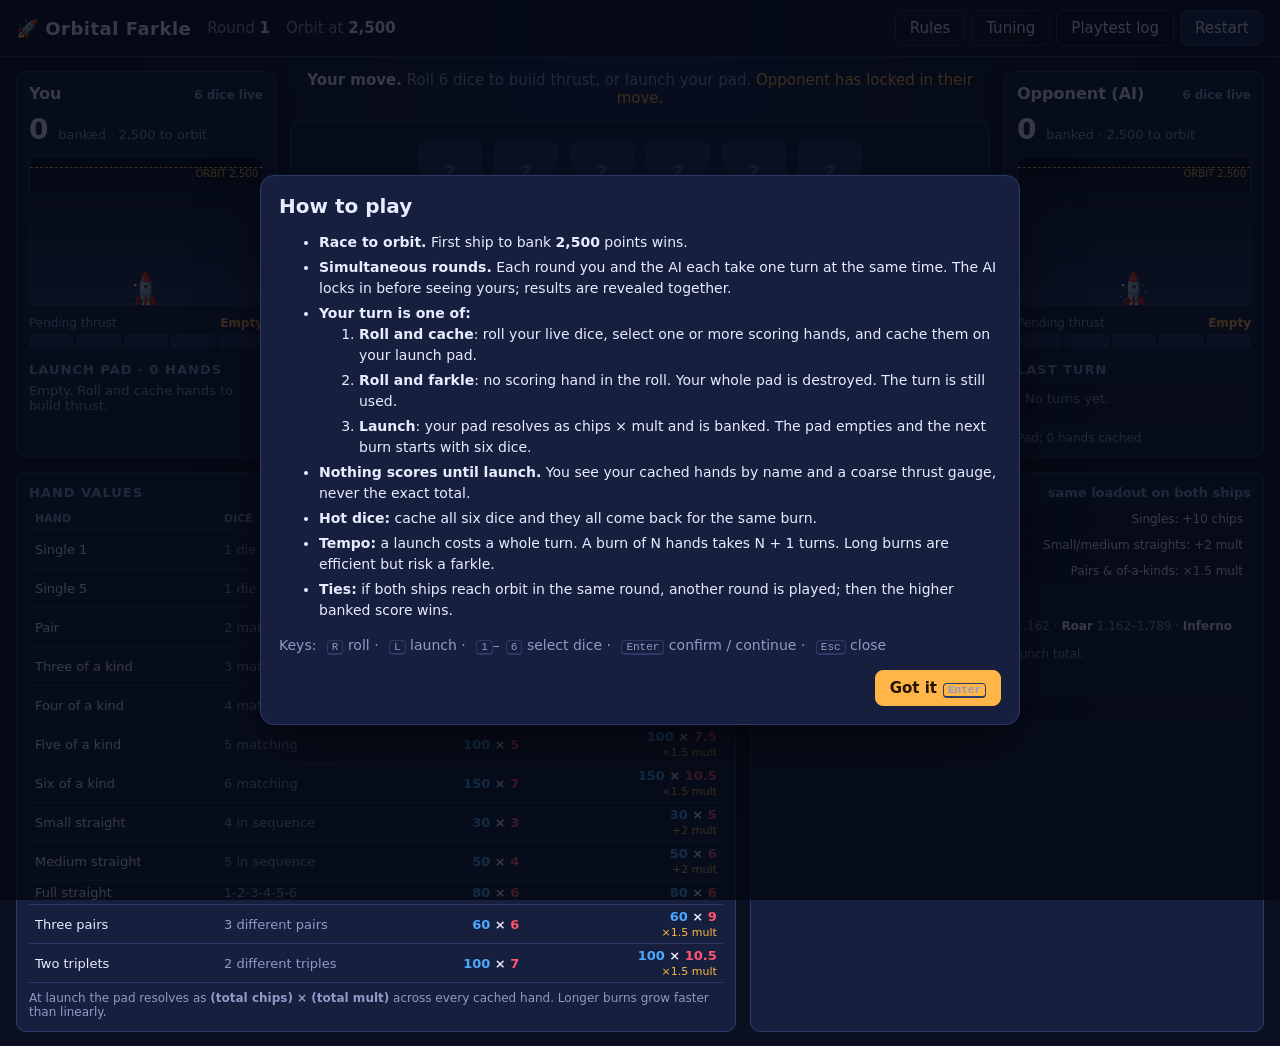
==== orbital-farkle.html @ 851effcd "Add single-file build for easy sharing Co-Authored-By: Claude Opus 5.5 <noreply@anthropic.com> Claud" ====
<!doctype html>
<html lang="en">
<head>
  <meta charset="utf-8">
  <meta name="viewport" content="width=device-width, initial-scale=1">
  <title>Orbital Farkle</title>
  <style>
:root {
  --bg: #0b1020;
  --bg2: #121a33;
  --panel: #161f3d;
  --panel2: #1d2850;
  --line: #2c3a6b;
  --text: #e7ecff;
  --muted: #8f9bc7;
  --accent: #ffb547;
  --accent2: #ff6b3d;
  --good: #4fd18b;
  --bad: #ff5470;
  --chips: #4aa8ff;
  --mult: #ff5470;
  --die: #f4f1e8;
  --die-text: #1a1f36;
  --sel: #ffb547;
  --radius: 10px;
  font-family: system-ui, -apple-system, 'Segoe UI', Roboto, sans-serif;
}

* { box-sizing: border-box; }
html, body { margin: 0; }
body {
  background: radial-gradient(ellipse at top, #18234a 0%, var(--bg) 60%) fixed, var(--bg);
  color: var(--text);
  min-height: 100vh;
  font-size: 15px;
}
button {
  font: inherit;
  cursor: pointer;
  border-radius: 8px;
  border: 1px solid var(--line);
  background: var(--panel2);
  color: var(--text);
  padding: 8px 14px;
}
button:hover:not(:disabled) { border-color: var(--accent); }
button:disabled { opacity: 0.4; cursor: not-allowed; }
button.primary { background: var(--accent); color: #241400; border-color: var(--accent); font-weight: 700; }
button.danger { background: var(--accent2); color: #fff; border-color: var(--accent2); font-weight: 700; }
button.ghost { background: transparent; }
kbd {
  font-size: 11px; border: 1px solid var(--line); border-bottom-width: 2px; border-radius: 4px;
  padding: 0 4px; color: var(--muted); margin-left: 6px;
}

header {
  display: flex; align-items: center; gap: 16px; flex-wrap: wrap;
  padding: 10px 16px; border-bottom: 1px solid var(--line); background: rgba(11, 16, 32, 0.7);
}
header h1 { font-size: 18px; margin: 0; letter-spacing: 0.5px; }
header .meta { color: var(--muted); display: flex; gap: 16px; flex-wrap: wrap; }
header .meta b { color: var(--text); }
header .spacer { flex: 1; }
header .tools { display: flex; gap: 6px; flex-wrap: wrap; }

main {
  display: grid;
  grid-template-columns: 260px minmax(0, 1fr) 260px;
  gap: 14px;
  padding: 14px 16px;
  max-width: 1300px;
  margin: 0 auto;
}
@media (max-width: 960px) {
  main { grid-template-columns: 1fr 1fr; }
  #center { grid-column: 1 / -1; order: -1; }
}
@media (max-width: 560px) {
  main { grid-template-columns: 1fr; }
}

.panel {
  background: var(--panel);
  border: 1px solid var(--line);
  border-radius: var(--radius);
  padding: 12px;
}
.panel h2 { font-size: 13px; text-transform: uppercase; letter-spacing: 1px; color: var(--muted); margin: 0 0 8px; }
.panel h2 .tag { float: right; text-transform: none; letter-spacing: 0; }

/* Ship panels */
.ship { display: flex; flex-direction: column; gap: 10px; }
.ship .name { font-weight: 700; font-size: 16px; display: flex; justify-content: space-between; align-items: baseline; }
.ship .banked { font-size: 28px; font-weight: 800; font-variant-numeric: tabular-nums; }
.ship .banked small { font-size: 13px; color: var(--muted); font-weight: 400; }
.track {
  position: relative; height: 150px; border-radius: 8px; overflow: hidden;
  background: linear-gradient(to top, #24315c 0%, #121a33 70%, #070a14 100%);
  border: 1px solid var(--line);
}
.track .orbit {
  position: absolute; top: 10px; left: 0; right: 0; border-top: 1px dashed var(--accent);
  font-size: 10px; color: var(--accent); text-align: right; padding-right: 4px;
}
.track .fill { position: absolute; left: 0; right: 0; bottom: 0; background: rgba(79, 209, 139, 0.15); transition: height 0.8s ease; }
.track .rocket {
  position: absolute; left: 50%; font-size: 28px; transform: translate(-50%, 50%) rotate(-45deg);
  transition: bottom 1s cubic-bezier(.3,1.4,.5,1);
}
.track .stars { position: absolute; inset: 0; background-image: radial-gradient(1px 1px at 20% 30%, #fff8, transparent), radial-gradient(1px 1px at 70% 15%, #fff6, transparent), radial-gradient(1px 1px at 40% 60%, #fff4, transparent), radial-gradient(1px 1px at 85% 45%, #fff5, transparent); }

.gauge { display: flex; flex-direction: column; gap: 4px; }
.gauge .label { display: flex; justify-content: space-between; font-size: 12px; color: var(--muted); }
.gauge .label b { color: var(--accent); }
.gauge .segs { display: flex; gap: 3px; }
.gauge .seg { flex: 1; height: 14px; border-radius: 3px; background: #26305a; transition: background 0.3s; }
.gauge .seg.on { background: linear-gradient(to top, var(--accent2), var(--accent)); box-shadow: 0 0 8px rgba(255, 140, 60, 0.5); }

.padlist { list-style: none; margin: 0; padding: 0; font-size: 13px; display: flex; flex-direction: column; gap: 3px; max-height: 180px; overflow: auto; }
.padlist li { background: var(--bg2); padding: 4px 8px; border-radius: 6px; display: flex; justify-content: space-between; gap: 6px; }
.padlist li .dice { color: var(--muted); font-variant-numeric: tabular-nums; white-space: nowrap; }
.padlist .empty { color: var(--muted); background: none; padding: 0; }

.lastturn { font-size: 13px; background: var(--bg2); border-radius: 6px; padding: 8px; min-height: 38px; }
.lastturn .t-farkle { color: var(--bad); font-weight: 700; }
.lastturn .t-launch { color: var(--good); font-weight: 700; }
.lastturn .t-cache { color: var(--accent); font-weight: 700; }
.lastturn .why { color: var(--muted); font-style: italic; display: block; margin-top: 2px; }

.powerups { display: flex; flex-direction: column; gap: 4px; font-size: 12px; }
.powerups .pu { display: flex; justify-content: space-between; background: var(--bg2); padding: 4px 8px; border-radius: 6px; }
.powerups .pu.off { opacity: 0.4; text-decoration: line-through; }

/* Center */
#center { display: flex; flex-direction: column; gap: 14px; }
.status {
  text-align: center; font-size: 15px; min-height: 22px; color: var(--muted);
}
.status b { color: var(--text); }
.status .lock { color: var(--accent); }

.tray {
  display: flex; justify-content: center; gap: 12px; flex-wrap: wrap; padding: 18px 8px; min-height: 106px;
  background: radial-gradient(ellipse at center, #1f2b57 0%, var(--panel) 70%); border-radius: var(--radius); border: 1px solid var(--line);
}
.die {
  width: 64px; height: 64px; border-radius: 10px; background: var(--die); color: var(--die-text);
  display: flex; align-items: center; justify-content: center; font-size: 32px; font-weight: 800;
  box-shadow: 0 4px 0 #b8b2a2, 0 6px 14px rgba(0, 0, 0, 0.4); user-select: none; border: 3px solid transparent;
  transition: transform 0.12s, border-color 0.12s;
  padding: 0;
}
.die.clickable:hover { transform: translateY(-3px); }
.die.sel { border-color: var(--sel); transform: translateY(-6px); box-shadow: 0 4px 0 #b8b2a2, 0 0 18px rgba(255, 181, 71, 0.8); }
.die.blank { background: #2a3566; color: #5a6699; box-shadow: none; font-size: 20px; }
.die.dead { opacity: 0.35; }
.die.rolling { animation: tumble 0.45s ease-out; }
@keyframes tumble {
  0% { transform: rotate(-200deg) scale(0.6); opacity: 0.2; }
  70% { transform: rotate(15deg) scale(1.08); }
  100% { transform: rotate(0) scale(1); opacity: 1; }
}

.selinfo { min-height: 50px; text-align: center; font-size: 14px; }
.selinfo .hand { display: inline-block; margin: 3px 4px; background: var(--panel2); padding: 4px 10px; border-radius: 20px; border: 1px solid var(--line); }
.selinfo .invalid { color: var(--bad); }
.selinfo .hint { color: var(--muted); }
.cm { font-variant-numeric: tabular-nums; font-weight: 700; }
.cm .c { color: var(--chips); }
.cm .m { color: var(--mult); }

.actions { display: flex; justify-content: center; gap: 10px; flex-wrap: wrap; }
.actions button { min-width: 140px; padding: 12px 18px; font-size: 16px; }
.risk { text-align: center; font-size: 12px; color: var(--muted); }
.risk b { color: var(--text); }

.farkle-banner {
  text-align: center; color: var(--bad); font-weight: 900; font-size: 26px; letter-spacing: 2px; animation: shake 0.4s;
}
@keyframes shake { 0%,100% { transform: translateX(0); } 25% { transform: translateX(-8px); } 75% { transform: translateX(8px); } }

/* Hand values table */
table.values { width: 100%; border-collapse: collapse; font-size: 13px; }
table.values th, table.values td { padding: 4px 6px; text-align: left; border-bottom: 1px solid var(--line); }
table.values th { color: var(--muted); font-weight: 600; font-size: 11px; text-transform: uppercase; }
table.values td.num { text-align: right; font-variant-numeric: tabular-nums; }
table.values td .boost { color: var(--accent); font-size: 11px; }
.formula { font-size: 12px; color: var(--muted); margin-top: 8px; }
.bottom { grid-column: 1 / -1; display: grid; grid-template-columns: 1.4fr 1fr; gap: 14px; }
@media (max-width: 960px) { .bottom { grid-template-columns: 1fr; } }

.log { font-size: 12px; max-height: 260px; overflow: auto; display: flex; flex-direction: column-reverse; gap: 2px; }
.log div { padding: 3px 6px; border-radius: 4px; background: var(--bg2); }
.log .r { color: var(--muted); }

/* Overlay / modal */
.overlay {
  position: fixed; inset: 0; background: rgba(5, 8, 18, 0.78); display: flex; align-items: center; justify-content: center;
  z-index: 50; padding: 16px;
}
.overlay[hidden] { display: none; }
.modal {
  background: var(--panel); border: 1px solid var(--line); border-radius: 14px; padding: 18px; width: min(760px, 100%);
  max-height: calc(100vh - 32px); overflow: auto; box-shadow: 0 20px 60px rgba(0, 0, 0, 0.5);
}
.modal h3 { margin: 0 0 12px; font-size: 20px; }
.modal .row { display: grid; grid-template-columns: 1fr 1fr; gap: 12px; }
@media (max-width: 600px) { .modal .row { grid-template-columns: 1fr; } }
.modal .foot { display: flex; justify-content: flex-end; gap: 8px; margin-top: 14px; flex-wrap: wrap; }
.card { background: var(--bg2); border-radius: 10px; padding: 12px; border: 1px solid var(--line); }
.card h4 { margin: 0 0 8px; display: flex; justify-content: space-between; }
.card.farkle { border-color: var(--bad); }
.card.launch { border-color: var(--good); }
.card .big { font-size: 22px; font-weight: 800; margin: 4px 0; }
.card .steps { list-style: none; margin: 6px 0; padding: 0; font-size: 13px; }
.card .steps li { display: flex; justify-content: space-between; padding: 2px 0; opacity: 0; transform: translateX(-6px); transition: all 0.25s; }
.card .steps li.show { opacity: 1; transform: none; }
.card .resolve { font-size: 24px; font-weight: 900; text-align: center; margin-top: 8px; font-variant-numeric: tabular-nums; }
.card .resolve .total { color: var(--accent); font-size: 32px; display: block; transform: scale(0.4); opacity: 0; transition: all 0.35s cubic-bezier(.3,1.6,.5,1); }
.card .resolve .total.show { transform: scale(1); opacity: 1; }
.card .muted { color: var(--muted); font-size: 13px; }
.card .why { color: var(--muted); font-style: italic; font-size: 12px; }

.winbox { text-align: center; }
.winbox .big { font-size: 34px; font-weight: 900; margin: 6px 0; }
.survey { text-align: left; margin-top: 14px; display: flex; flex-direction: column; gap: 10px; font-size: 14px; }
.survey label { display: flex; flex-direction: column; gap: 4px; }
.survey .scale { display: flex; gap: 6px; flex-wrap: wrap; }
.survey .scale label { flex-direction: row; align-items: center; gap: 3px; }
.survey textarea { background: var(--bg2); color: var(--text); border: 1px solid var(--line); border-radius: 6px; padding: 6px; font: inherit; min-height: 50px; }

.form { display: grid; grid-template-columns: 1fr 1fr; gap: 10px 16px; font-size: 14px; }
@media (max-width: 600px) { .form { grid-template-columns: 1fr; } }
.form label { display: flex; flex-direction: column; gap: 3px; color: var(--muted); }
.form label.inline { flex-direction: row; align-items: center; gap: 8px; color: var(--text); }
.form input[type=number], .form select { background: var(--bg2); color: var(--text); border: 1px solid var(--line); border-radius: 6px; padding: 6px; font: inherit; }
.form h4 { grid-column: 1 / -1; margin: 8px 0 0; color: var(--text); }
table.edit input { width: 64px; background: var(--bg2); color: var(--text); border: 1px solid var(--line); border-radius: 4px; padding: 3px; font: inherit; }

.stats { display: grid; grid-template-columns: repeat(auto-fill, minmax(200px, 1fr)); gap: 8px; }
.stat { background: var(--bg2); border-radius: 8px; padding: 10px; }
.stat .v { font-size: 22px; font-weight: 800; }
.stat .k { color: var(--muted); font-size: 12px; }
.stat .pass { color: var(--good); font-size: 12px; }
.stat .fail { color: var(--bad); font-size: 12px; }
.rules { font-size: 14px; line-height: 1.5; }
.rules li { margin-bottom: 4px; }
</style>
</head>
<body>
  <header>
    <h1>🚀 Orbital Farkle</h1>
    <div class="meta">
      <span>Round <b id="round">1</b></span>
      <span>Orbit at <b id="target">0</b></span>
      <span id="overtime" hidden><b style="color:var(--accent)">OVERTIME</b></span>
    </div>
    <div class="spacer"></div>
    <div class="tools">
      <button class="ghost" id="btn-rules">Rules</button>
      <button class="ghost" id="btn-tuning">Tuning</button>
      <button class="ghost" id="btn-stats">Playtest log</button>
      <button id="btn-restart">Restart</button>
    </div>
  </header>

  <main>
    <section class="panel ship" id="side-player"></section>

    <section id="center">
      <div class="status" id="status"></div>
      <div class="tray" id="tray"></div>
      <div class="selinfo" id="selinfo"></div>
      <div class="actions" id="actions"></div>
      <div class="risk" id="risk"></div>
    </section>

    <section class="panel ship" id="side-ai"></section>

    <div class="bottom">
      <section class="panel">
        <h2>Hand values <span class="tag" id="mode-tag"></span></h2>
        <table class="values" id="values"></table>
        <div class="formula" id="formula"></div>
      </section>
      <section class="panel">
        <h2>Power-ups <span class="tag">same loadout on both ships</span></h2>
        <div class="powerups" id="powerups"></div>
        <h2 style="margin-top:14px">Thrust gauge tiers</h2>
        <div class="formula" id="tiers" style="margin-top:0"></div>
        <h2 style="margin-top:14px">Round log</h2>
        <div class="log" id="log"></div>
      </section>
    </div>
  </main>

  <div class="overlay" id="overlay" hidden>
    <div class="modal" id="modal"></div>
  </div>

  <script>
/*
 * Orbital Farkle — game engine (no DOM).
 * Loaded by index.html via a classic <script> tag, and by sim.js via require().
 */
(function (root) {
  'use strict';

  // ---------------------------------------------------------------------------
  // Config (every value here is a tuning dial; see the Tuning panel in the UI)
  // ---------------------------------------------------------------------------

  const HAND_DEFS = [
    // id, display name, family, base chips, base mult
    { id: 'single1', name: 'Single 1', family: 'single', chips: 10, mult: 1 },
    { id: 'single5', name: 'Single 5', family: 'single', chips: 5, mult: 1 },
    { id: 'pair', name: 'Pair', family: 'set', chips: 15, mult: 2 },
    { id: 'three', name: 'Three of a kind', family: 'set', chips: 30, mult: 3 },
    { id: 'four', name: 'Four of a kind', family: 'set', chips: 60, mult: 4 },
    { id: 'five', name: 'Five of a kind', family: 'set', chips: 100, mult: 5 },
    { id: 'six', name: 'Six of a kind', family: 'set', chips: 150, mult: 7 },
    { id: 'smallStraight', name: 'Small straight', family: 'run', chips: 30, mult: 3 },
    { id: 'mediumStraight', name: 'Medium straight', family: 'run', chips: 50, mult: 4 },
    { id: 'fullStraight', name: 'Full straight', family: 'run', chips: 80, mult: 6 },
    { id: 'threePairs', name: 'Three pairs', family: 'set', chips: 60, mult: 6 },
    { id: 'twoTriplets', name: 'Two triplets', family: 'set', chips: 100, mult: 7 },
  ];

  const HAND_DICE_TEXT = {
    single1: '1 die (a 1)',
    single5: '1 die (a 5)',
    pair: '2 matching',
    three: '3 matching',
    four: '4 matching',
    five: '5 matching',
    six: '6 matching',
    smallStraight: '4 in sequence',
    mediumStraight: '5 in sequence',
    fullStraight: '1-2-3-4-5-6',
    threePairs: '3 different pairs',
    twoTriplets: '2 different triples',
  };

  function defaultConfig() {
    const hands = {};
    HAND_DEFS.forEach(function (h) {
      hands[h.id] = { chips: h.chips, mult: h.mult };
    });
    return {
      targetScore: 2500,
      // 'pooled': pad resolves as (sum of chips) x (sum of mult), Balatro style.
      // 'perHand': each hand resolves as its own chips x mult, then they are added.
      scoringMode: 'pooled',
      gaugeTiers: 5,
      hotDice: true,
      showFarkleRisk: true,
      hands: hands,
      powerups: {
        single: { enabled: true, chips: 10, appliesTo: ['single1', 'single5'] },
        run: { enabled: true, mult: 2, appliesTo: ['smallStraight', 'mediumStraight'] },
        set: {
          enabled: true,
          xmult: 1.5,
          appliesTo: ['pair', 'three', 'four', 'five', 'six', 'threePairs', 'twoTriplets'],
        },
      },
      ai: {
        // Launch threshold as a share of the target score, before adjustments.
        baseLaunchShare: 0.2,
        leadingFactor: 0.65, // launch earlier when leading
        trailingMax: 1.8, // launch later when trailing (scaled by how far behind)
        jitter: 0.25, // +/- random spread per burn so the AI is not solvable
      },
    };
  }

  function mergeConfig(base, over) {
    if (!over || typeof over !== 'object') return base;
    const out = Array.isArray(base) ? base.slice() : Object.assign({}, base);
    Object.keys(over).forEach(function (k) {
      const bv = base ? base[k] : undefined;
      const ov = over[k];
      if (bv && typeof bv === 'object' && !Array.isArray(bv) && ov && typeof ov === 'object') {
        out[k] = mergeConfig(bv, ov);
      } else if (ov !== undefined) {
        out[k] = ov;
      }
    });
    return out;
  }

  // ---------------------------------------------------------------------------
  // RNG
  // ---------------------------------------------------------------------------

  function makeRng(seed) {
    if (seed === undefined || seed === null) return Math.random;
    let a = seed >>> 0;
    return function () {
      // mulberry32
      a = (a + 0x6d2b79f5) >>> 0;
      let t = a;
      t = Math.imul(t ^ (t >>> 15), t | 1);
      t ^= t + Math.imul(t ^ (t >>> 7), t | 61);
      return ((t ^ (t >>> 14)) >>> 0) / 4294967296;
    };
  }

  function rollDice(n, rng) {
    const out = [];
    for (let i = 0; i < n; i++) out.push(1 + Math.floor(rng() * 6));
    return out;
  }

  // ---------------------------------------------------------------------------
  // Hands and scoring
  // ---------------------------------------------------------------------------

  const HAND_BY_ID = {};
  HAND_DEFS.forEach(function (h) {
    HAND_BY_ID[h.id] = h;
  });

  /** Chips and mult for one hand after the power-up loadout is applied. */
  function handValue(id, cfg) {
    const base = cfg.hands[id];
    let chips = base.chips;
    let mult = base.mult;
    const boosts = [];
    const p = cfg.powerups;
    if (p.single.enabled && p.single.appliesTo.indexOf(id) >= 0) {
      chips += p.single.chips;
      boosts.push('+' + p.single.chips + ' chips');
    }
    if (p.run.enabled && p.run.appliesTo.indexOf(id) >= 0) {
      mult += p.run.mult;
      boosts.push('+' + p.run.mult + ' mult');
    }
    if (p.set.enabled && p.set.appliesTo.indexOf(id) >= 0) {
      mult = mult * p.set.xmult;
      boosts.push('×' + p.set.xmult + ' mult');
    }
    return { chips: chips, mult: round2(mult), boosts: boosts };
  }

  function round2(x) {
    return Math.round(x * 100) / 100;
  }

  function makeHand(id, dice, cfg) {
    const v = handValue(id, cfg);
    return {
      id: id,
      name: HAND_BY_ID[id].name,
      family: HAND_BY_ID[id].family,
      dice: dice.slice().sort(),
      chips: v.chips,
      mult: v.mult,
      label: handLabel(id, dice),
    };
  }

  function handLabel(id, dice) {
    const h = HAND_BY_ID[id];
    if (h.family === 'set' && id !== 'threePairs' && id !== 'twoTriplets') {
      return h.name + ' (' + dice[0] + 's)';
    }
    if (h.family === 'run') {
      const s = dice.slice().sort();
      return h.name + ' (' + s[0] + '–' + s[s.length - 1] + ')';
    }
    return h.name;
  }

  /**
   * Resolve a list of hands into a launch total.
   * Returns { chips, mult, total, steps[] } where steps describe the reveal.
   */
  function resolvePad(hands, cfg) {
    let chips = 0;
    let mult = 0;
    let perHandTotal = 0;
    const steps = hands.map(function (h) {
      chips += h.chips;
      mult = round2(mult + h.mult);
      const own = Math.round(h.chips * h.mult);
      perHandTotal += own;
      return { label: h.label, chips: h.chips, mult: h.mult, runChips: chips, runMult: mult, own: own, runOwn: perHandTotal };
    });
    const total = cfg.scoringMode === 'perHand' ? perHandTotal : Math.round(chips * mult);
    return { chips: chips, mult: mult, total: total, steps: steps, mode: cfg.scoringMode };
  }

  /**
   * Split a set of selected dice values into scoring hands that use every die.
   * Returns the best-scoring split (array of hands) or null if the selection is not valid.
   */
  function decompose(values, cfg) {
    const n = values.length;
    if (!n) return null;
    const counts = [0, 0, 0, 0, 0, 0, 0];
    values.forEach(function (v) {
      counts[v]++;
    });
    let best = null;
    function consider(list) {
      const s = resolvePad(list, cfg).total;
      if (!best || s > best.score || (s === best.score && list.length < best.list.length)) {
        best = { list: list.slice(), score: s };
      }
    }
    if (n === 6) {
      const nz = counts.filter(function (c) {
        return c > 0;
      });
      if (nz.length === 3 && nz.every(function (c) { return c === 2; })) consider([makeHand('threePairs', values, cfg)]);
      if (nz.length === 2 && nz.every(function (c) { return c === 3; })) consider([makeHand('twoTriplets', values, cfg)]);
    }
    const kinds = { 2: 'pair', 3: 'three', 4: 'four', 5: 'five', 6: 'six' };
    const straights = [
      [4, 'smallStraight'],
      [5, 'mediumStraight'],
      [6, 'fullStraight'],
    ];
    const acc = [];
    (function recurse() {
      let f = 1;
      while (f <= 6 && counts[f] === 0) f++;
      if (f > 6) {
        consider(acc);
        return;
      }
      // The lowest remaining face must belong to some hand; try every hand containing it.
      if (f === 1 || f === 5) {
        counts[f]--;
        acc.push(makeHand(f === 1 ? 'single1' : 'single5', [f], cfg));
        recurse();
        acc.pop();
        counts[f]++;
      }
      for (let k = 2; k <= counts[f]; k++) {
        counts[f] -= k;
        acc.push(makeHand(kinds[k], new Array(k).fill(f), cfg));
        recurse();
        acc.pop();
        counts[f] += k;
      }
      straights.forEach(function (st) {
        const len = st[0];
        if (f + len - 1 > 6) return;
        for (let i = f; i < f + len; i++) if (!counts[i]) return;
        const dice = [];
        for (let i = f; i < f + len; i++) {
          counts[i]--;
          dice.push(i);
        }
        acc.push(makeHand(st[1], dice, cfg));
        recurse();
        acc.pop();
        for (let i = f; i < f + len; i++) counts[i]++;
      });
    })();
    return best ? best.list : null;
  }

  /** True if any subset of the roll scores (i.e. the roll is not a farkle). */
  function hasScoring(values) {
    const counts = [0, 0, 0, 0, 0, 0, 0];
    values.forEach(function (v) {
      counts[v]++;
    });
    if (counts[1] || counts[5]) return true;
    for (let f = 1; f <= 6; f++) if (counts[f] >= 2) return true;
    for (let s = 1; s <= 3; s++) {
      if (counts[s] && counts[s + 1] && counts[s + 2] && counts[s + 3]) return true;
    }
    return false;
  }

  /** Exact probability that rolling n dice is a farkle. */
  const farkleCache = {};
  function farkleChance(n) {
    if (n <= 0) return 0;
    if (farkleCache[n] !== undefined) return farkleCache[n];
    let bad = 0;
    const total = Math.pow(6, n);
    const vals = new Array(n).fill(1);
    for (let i = 0; i < total; i++) {
      let x = i;
      for (let d = 0; d < n; d++) {
        vals[d] = (x % 6) + 1;
        x = Math.floor(x / 6);
      }
      if (!hasScoring(vals)) bad++;
    }
    farkleCache[n] = bad / total;
    return farkleCache[n];
  }

  /** All valid cache options for a roll: [{ idx:[...], hands:[...] }]. */
  function cacheOptions(values, cfg) {
    const out = [];
    const n = values.length;
    for (let mask = 1; mask < 1 << n; mask++) {
      const idx = [];
      for (let i = 0; i < n; i++) if (mask & (1 << i)) idx.push(i);
      const hands = decompose(
        idx.map(function (i) {
          return values[i];
        }),
        cfg
      );
      if (hands) out.push({ idx: idx, hands: hands });
    }
    return out;
  }

  // ---------------------------------------------------------------------------
  // Thrust gauge (coarse tiers)
  // ---------------------------------------------------------------------------

  const TIER_NAMES_5 = ['Cold', 'Spark', 'Burn', 'Roar', 'Inferno'];

  function gaugeThresholds(cfg) {
    const n = Math.max(2, cfg.gaugeTiers | 0);
    const out = [];
    // Tier 0 = empty pad. Tiers 1..n-1 start at target * (k/n)^1.5
    for (let k = 1; k < n; k++) out.push(cfg.targetScore * Math.pow(k / n, 1.5));
    return out;
  }

  function gaugeTier(total, handsCount, cfg) {
    if (!handsCount) return { tier: 0, of: cfg.gaugeTiers, name: 'Empty' };
    const th = gaugeThresholds(cfg);
    let t = 1;
    for (let i = 0; i < th.length; i++) if (total >= th[i]) t = i + 2;
    const n = cfg.gaugeTiers;
    const name = n === 5 ? TIER_NAMES_5[t - 1] : 'Tier ' + t;
    return { tier: t, of: n, name: name };
  }

  // ---------------------------------------------------------------------------
  // Match
  // ---------------------------------------------------------------------------

  function newSide(id) {
    return {
      id: id,
      banked: 0,
      pad: [],
      available: 6,
      dice: [], // current roll values
      burn: null, // active burn info for logging
      lastTurn: null,
    };
  }

  function Match(cfg, opts) {
    opts = opts || {};
    this.cfg = cfg;
    this.rng = opts.rng || Math.random;
    this.round = 0;
    this.player = newSide('player');
    this.ai = newSide('ai');
    this.over = false;
    this.winner = null;
    this.overtime = false;
    this.aiPlan = null;
    this.playerTurn = null;
    this.log = { burns: [], rounds: [], startedAt: Date.now() };
  }

  Match.prototype.other = function (side) {
    return side === this.player ? this.ai : this.player;
  };

  Match.prototype.padTotal = function (side) {
    return resolvePad(side.pad, this.cfg).total;
  };

  Match.prototype.gauge = function (side) {
    return gaugeTier(this.padTotal(side), side.pad.length, this.cfg);
  };

  Match.prototype.beginRound = function () {
    this.round++;
    this.playerTurn = null;
    // The AI commits before it sees anything the player does this round.
    this.aiPlan = aiDecide(this, this.ai, this.player);
  };

  Match.prototype.ensureBurn = function (side) {
    if (!side.burn) {
      const o = this.other(side);
      side.burn = {
        side: side.id,
        startRound: this.round,
        caches: 0,
        rolls: 0,
        hotDice: 0,
        diffAtStart: side.banked - o.banked,
        jitter: 1 + (this.rng() * 2 - 1) * this.cfg.ai.jitter,
      };
    }
    return side.burn;
  };

  Match.prototype.roll = function (side) {
    this.ensureBurn(side).rolls++;
    side.dice = rollDice(side.available, this.rng);
    return { values: side.dice.slice(), farkle: !hasScoring(side.dice) };
  };

  /** Cache the dice at the given indices of the current roll. Returns the turn record or null if invalid. */
  Match.prototype.cache = function (side, idx) {
    const vals = idx.map(function (i) {
      return side.dice[i];
    });
    const hands = decompose(vals, this.cfg);
    if (!hands) return null;
    const roll = side.dice.slice();
    side.pad = side.pad.concat(hands);
    side.available -= idx.length;
    const burn = this.ensureBurn(side);
    burn.caches++;
    let hot = false;
    if (side.available === 0 && this.cfg.hotDice) {
      side.available = 6;
      burn.hotDice++;
      hot = true;
    }
    side.dice = [];
    return { type: 'cache', roll: roll, kept: idx.slice(), hands: hands, hot: hot, diceLeft: side.available };
  };

  Match.prototype.farkle = function (side) {
    const lost = resolvePad(side.pad, this.cfg);
    const handsLost = side.pad.slice();
    const roll = side.dice.slice();
    this.endBurn(side, 'farkle', lost.total);
    side.pad = [];
    side.available = 6;
    side.dice = [];
    return { type: 'farkle', roll: roll, lost: lost, handsLost: handsLost };
  };

  Match.prototype.launch = function (side) {
    const res = resolvePad(side.pad, this.cfg);
    const hands = side.pad.slice();
    const before = side.banked;
    this.endBurn(side, 'launch', res.total);
    side.banked += res.total;
    side.pad = [];
    side.available = 6;
    side.dice = [];
    return { type: 'launch', resolution: res, hands: hands, before: before, after: side.banked };
  };

  Match.prototype.endBurn = function (side, outcome, total) {
    const b = side.burn;
    if (!b) return;
    const o = this.other(side);
    b.outcome = outcome;
    b.total = total;
    b.endRound = this.round;
    b.diffAtEnd = side.banked - o.banked;
    b.trailing = b.diffAtEnd < 0;
    this.log.burns.push(b);
    side.burn = null;
  };

  /** Player commits a full turn. turn = { type:'cache', idx:[...] } | { type:'farkle' } | { type:'launch' }. */
  Match.prototype.resolveRound = function (playerTurnRecord) {
    const aiTurn = executeAiPlan(this, this.ai, this.aiPlan);
    const pTurn = playerTurnRecord;
    this.player.lastTurn = pTurn;
    this.ai.lastTurn = aiTurn;

    const t = this.cfg.targetScore;
    const pR = this.player.banked >= t;
    const aR = this.ai.banked >= t;
    let result = null;
    if (this.overtime) {
      if (this.player.banked !== this.ai.banked) result = this.player.banked > this.ai.banked ? 'player' : 'ai';
    } else if (pR && aR) {
      // Both reached orbit in the same round: a tie, so another round is played.
      // From then on the higher banked score at the end of a round wins.
      this.overtime = true;
      result = 'tie';
    } else if (pR) result = 'player';
    else if (aR) result = 'ai';

    const rec = {
      round: this.round,
      player: summarizeTurn(pTurn),
      ai: summarizeTurn(aiTurn),
      playerBanked: this.player.banked,
      aiBanked: this.ai.banked,
    };
    this.log.rounds.push(rec);

    if (result === 'player' || result === 'ai') {
      this.over = true;
      this.winner = result;
      // close any open burns so they are logged
      [this.player, this.ai].forEach(function (s) {
        if (s.burn) this.endBurn(s, 'matchEnd', this.padTotal(s));
      }, this);
      this.log.endedAt = Date.now();
    }
    return { player: pTurn, ai: aiTurn, result: result, round: this.round };
  };

  function summarizeTurn(t) {
    if (!t) return null;
    if (t.type === 'cache') return { type: 'cache', hands: t.hands.map(function (h) { return h.label; }), hot: t.hot };
    if (t.type === 'farkle') return { type: 'farkle', lost: t.lost.total };
    if (t.type === 'launch') return { type: 'launch', total: t.resolution.total };
    return t;
  }

  // ---------------------------------------------------------------------------
  // AI: readable heuristic. Keeps rolling when trailing, launches earlier when leading.
  // ---------------------------------------------------------------------------

  function aiDecide(match, me, opp) {
    const cfg = match.cfg;
    if (!me.pad.length) return { type: 'roll', reason: 'Pad is empty' };
    if (me.available === 0) return { type: 'launch', reason: 'No dice left' };
    const pad = match.padTotal(me);
    const need = cfg.targetScore - me.banked;
    if (pad >= need) return { type: 'launch', reason: 'Pad reaches orbit' };

    const lead = me.banked - opp.banked;
    let threshold = cfg.targetScore * cfg.ai.baseLaunchShare;
    if (lead > 0) threshold *= cfg.ai.leadingFactor;
    else if (lead < 0) threshold *= 1 + Math.min(1, (-lead / cfg.targetScore) * 2) * (cfg.ai.trailingMax - 1);

    // Opponent's pad looks big and they are close: bank what we have so we are not left behind.
    const oppGauge = gaugeTier(match.padTotal(opp), opp.pad.length, cfg);
    if (opp.banked >= cfg.targetScore * 0.6 && oppGauge.tier >= Math.ceil(cfg.gaugeTiers * 0.6)) threshold *= 0.8;

    // Few dice left means a high farkle chance on the next roll.
    const risk = farkleChance(me.available);
    if (risk >= 0.5) threshold *= 0.45;
    else if (risk >= 0.25) threshold *= 0.65;
    else if (risk >= 0.1) threshold *= 0.85;

    threshold *= me.burn ? me.burn.jitter : 1;
    if (threshold > need) threshold = need;
    if (pad >= threshold) return { type: 'launch', reason: lead > 0 ? 'Leading: banking early' : 'Pad is big enough' };
    return { type: 'roll', reason: lead < 0 ? 'Trailing: pressing on' : 'Building thrust' };
  }

  function aiChooseCache(match, me, values) {
    const cfg = match.cfg;
    const opts = cacheOptions(values, cfg);
    if (!opts.length) return null;
    const n = values.length;
    const cur = resolvePad(me.pad, cfg);
    function gain(o) {
      return resolvePad(me.pad.concat(o.hands), cfg).total - cur.total;
    }
    // Hot dice whenever possible: it resets to six dice.
    const all = opts.filter(function (o) {
      return o.idx.length === n;
    });
    if (all.length && cfg.hotDice) return all[0];
    // Otherwise prefer keeping at least 3 dice live, taking the best gain; if impossible take everything we can.
    const keep3 = opts.filter(function (o) {
      return n - o.idx.length >= 3;
    });
    const pool = keep3.length ? keep3 : opts;
    let best = null;
    let bestScore = -Infinity;
    pool.forEach(function (o) {
      // value gain, minus a small cost for each die spent (dice are future rolls)
      const s = gain(o) - (keep3.length ? o.idx.length * cfg.targetScore * 0.004 : -o.idx.length);
      if (s > bestScore) {
        bestScore = s;
        best = o;
      }
    });
    return best;
  }

  function executeAiPlan(match, me, plan) {
    let turn;
    if (plan.type === 'launch') {
      turn = match.launch(me);
    } else {
      const r = match.roll(me);
      if (r.farkle) {
        turn = match.farkle(me);
      } else {
        const choice = aiChooseCache(match, me, r.values);
        turn = match.cache(me, choice.idx);
      }
    }
    turn.reason = plan.reason;
    return turn;
  }

  // ---------------------------------------------------------------------------

  const api = {
    HAND_DEFS: HAND_DEFS,
    HAND_DICE_TEXT: HAND_DICE_TEXT,
    defaultConfig: defaultConfig,
    mergeConfig: mergeConfig,
    makeRng: makeRng,
    rollDice: rollDice,
    handValue: handValue,
    resolvePad: resolvePad,
    decompose: decompose,
    hasScoring: hasScoring,
    farkleChance: farkleChance,
    cacheOptions: cacheOptions,
    gaugeTier: gaugeTier,
    gaugeThresholds: gaugeThresholds,
    Match: Match,
    aiDecide: aiDecide,
    aiChooseCache: aiChooseCache,
  };

  if (typeof module !== 'undefined' && module.exports) module.exports = api;
  else root.OF = api;
})(this);
</script>
  <script>
/* Orbital Farkle — browser UI. Depends on engine.js (window.OF). */
(function () {
  'use strict';

  const OF = window.OF;
  const $ = function (id) { return document.getElementById(id); };
  const fmt = function (n) { return Math.round(n).toLocaleString(); };

  // ---------------------------------------------------------------------------
  // Persistence (localStorage is best-effort: the game works without it)
  // ---------------------------------------------------------------------------

  const LS_CONFIG = 'orbitalFarkle.config.v1';
  const LS_LOGS = 'orbitalFarkle.logs.v1';
  const LS_TESTER = 'orbitalFarkle.tester.v1';

  function lsGet(key, fallback) {
    try {
      const raw = localStorage.getItem(key);
      return raw ? JSON.parse(raw) : fallback;
    } catch (e) {
      return fallback;
    }
  }
  function lsSet(key, val) {
    try {
      localStorage.setItem(key, JSON.stringify(val));
    } catch (e) { /* ignore */ }
  }

  function loadConfig() {
    return OF.mergeConfig(OF.defaultConfig(), lsGet(LS_CONFIG, null));
  }

  // ---------------------------------------------------------------------------
  // State
  // ---------------------------------------------------------------------------

  let cfg = loadConfig();
  let match = null;
  let phase = 'choose'; // choose | select | farkled | reveal | over
  let selected = [];
  let pendingPlayerTurn = null;
  let rolledFresh = false;
  let matchSaved = false;
  const roundLog = [];

  function newMatch() {
    if (match && !matchSaved && match.round > 1) saveMatch(true);
    cfg = loadConfig();
    match = new OF.Match(cfg);
    matchSaved = false;
    roundLog.length = 0;
    selected = [];
    pendingPlayerTurn = null;
    match.beginRound();
    phase = 'choose';
    closeModal();
    render();
  }

  // ---------------------------------------------------------------------------
  // Player actions
  // ---------------------------------------------------------------------------

  function onRoll() {
    if (phase !== 'choose' || match.player.available === 0) return;
    const r = match.roll(match.player);
    selected = [];
    rolledFresh = true;
    if (r.farkle) {
      phase = 'farkled';
    } else {
      phase = 'select';
    }
    render();
    rolledFresh = false;
  }

  function onLaunch() {
    if (phase !== 'choose' || !match.player.pad.length) return;
    commit(match.launch(match.player));
  }

  function onCache() {
    if (phase !== 'select' || !currentSelection()) return;
    const turn = match.cache(match.player, selected.slice().sort());
    if (turn) commit(turn);
  }

  function onFarkleContinue() {
    if (phase !== 'farkled') return;
    commit(match.farkle(match.player));
  }

  function toggleDie(i) {
    if (phase !== 'select' || i >= match.player.dice.length) return;
    const at = selected.indexOf(i);
    if (at >= 0) selected.splice(at, 1);
    else selected.push(i);
    render();
  }

  function currentSelection() {
    if (!selected.length) return null;
    return OF.decompose(selected.map(function (i) { return match.player.dice[i]; }), cfg);
  }

  function commit(turn) {
    pendingPlayerTurn = turn;
    const res = match.resolveRound(turn);
    roundLog.push(res);
    phase = 'reveal';
    render();
    showReveal(res);
  }

  function afterReveal() {
    closeModal();
    if (match.over) {
      phase = 'over';
      if (!matchSaved) saveMatch(false);
      render();
      showGameOver();
      return;
    }
    match.beginRound();
    phase = 'choose';
    render();
  }

  // ---------------------------------------------------------------------------
  // Rendering
  // ---------------------------------------------------------------------------

  function render() {
    $('round').textContent = match.round;
    $('target').textContent = fmt(cfg.targetScore);
    $('overtime').hidden = !match.overtime;
    renderSide($('side-player'), match.player, true);
    renderSide($('side-ai'), match.ai, false);
    renderCenter();
    renderValues();
    renderLog();
  }

  function gaugeHtml(side) {
    const g = match.gauge(side);
    let segs = '';
    for (let i = 0; i < g.of; i++) segs += '<div class="seg' + (i < g.tier ? ' on' : '') + '"></div>';
    return (
      '<div class="gauge"><div class="label"><span>Pending thrust</span><b>' + g.name + '</b></div>' +
      '<div class="segs">' + segs + '</div></div>'
    );
  }

  function renderSide(el, side, isPlayer) {
    const pct = Math.min(1, side.banked / cfg.targetScore);
    const need = Math.max(0, cfg.targetScore - side.banked);
    let html =
      '<div class="name"><span>' + (isPlayer ? 'You' : 'Opponent (AI)') + '</span>' +
      '<span class="muted" style="font-size:12px;color:var(--muted)">' + side.available + ' dice live</span></div>' +
      '<div class="banked">' + fmt(side.banked) + ' <small>banked · ' + fmt(need) + ' to orbit</small></div>' +
      '<div class="track"><div class="stars"></div><div class="orbit">ORBIT ' + fmt(cfg.targetScore) + '</div>' +
      '<div class="fill" style="height:' + (pct * 85) + '%"></div>' +
      '<div class="rocket" style="bottom:' + (8 + pct * 80) + '%">🚀</div></div>' +
      gaugeHtml(side);

    if (isPlayer) {
      html += '<div><h2 style="margin:4px 0 6px">Launch pad · ' + side.pad.length + ' hand' + (side.pad.length === 1 ? '' : 's') + '</h2>';
      if (!side.pad.length) html += '<ul class="padlist"><li class="empty">Empty. Roll and cache hands to build thrust.</li></ul>';
      else {
        html += '<ul class="padlist">' + side.pad.map(function (h) {
          return '<li><span>' + h.label + '</span><span class="dice">' + h.dice.join(' ') + '</span></li>';
        }).join('') + '</ul>';
      }
      html += '</div>';
    } else {
      html += '<div><h2 style="margin:4px 0 6px">Last turn</h2><div class="lastturn">' + describeTurn(side.lastTurn, false) + '</div></div>';
      html += '<div class="muted" style="font-size:12px;color:var(--muted)">Pad: ' + side.pad.length + ' hand' + (side.pad.length === 1 ? '' : 's') + ' cached</div>';
    }
    el.innerHTML = html;
  }

  function describeTurn(t, short) {
    if (!t) return '<span class="muted" style="color:var(--muted)">No turns yet.</span>';
    let s = '';
    if (t.type === 'cache') {
      s = '<span class="t-cache">Rolled ' + t.roll.length + ', cached</span> ' + t.hands.map(function (h) { return h.label; }).join(' + ');
      if (t.hot) s += ' · <b>Hot dice!</b>';
    } else if (t.type === 'farkle') {
      s = '<span class="t-farkle">Farkle!</span> Rolled ' + t.roll.join(' ') + (t.handsLost.length ? ' and lost a pad of ' + t.handsLost.length + ' hand' + (t.handsLost.length === 1 ? '' : 's') : '');
    } else if (t.type === 'launch') {
      s = '<span class="t-launch">Launched</span> for ' + fmt(t.resolution.total);
    }
    if (!short && t.reason) s += '<span class="why">“' + t.reason + '”</span>';
    return s;
  }

  function cmHtml(chips, mult) {
    return '<span class="cm"><span class="c">' + fmt(chips) + '</span> × <span class="m">' + mult + '</span></span>';
  }

  function renderCenter() {
    const p = match.player;
    const tray = $('tray');
    const status = $('status');
    const sel = $('selinfo');
    const actions = $('actions');
    const risk = $('risk');

    // Status line
    if (phase === 'choose') {
      status.innerHTML = '<b>Your move.</b> Roll ' + p.available + ' dice to build thrust, or launch your pad. <span class="lock">Opponent has locked in their move.</span>';
    } else if (phase === 'select') {
      status.innerHTML = '<b>Select one or more scoring hands</b> to cache on your pad, then confirm.';
    } else if (phase === 'farkled') {
      status.innerHTML = '<b>No scoring hand.</b> Your pad is destroyed.';
    } else if (phase === 'reveal') {
      status.innerHTML = 'Revealing round…';
    } else {
      status.innerHTML = '<b>Match over.</b>';
    }

    // Dice tray
    let dice = '';
    if (phase === 'select' || phase === 'farkled') {
      p.dice.forEach(function (v, i) {
        const cls = 'die' + (phase === 'select' ? ' clickable' : ' dead') + (selected.indexOf(i) >= 0 ? ' sel' : '') + (rolledFresh ? ' rolling' : '');
        dice += '<button class="' + cls + '" data-i="' + i + '" style="animation-delay:' + (i * 40) + 'ms" aria-label="Die ' + (i + 1) + ': ' + v + '">' + v + '</button>';
      });
    } else {
      for (let i = 0; i < p.available; i++) dice += '<div class="die blank">?</div>';
      if (!p.available) dice = '<div class="hint" style="color:var(--muted);align-self:center">No dice left. Launch!</div>';
    }
    if (phase === 'farkled') dice += '<div class="farkle-banner" style="flex-basis:100%">FARKLE</div>';
    tray.innerHTML = dice;
    tray.querySelectorAll('.die[data-i]').forEach(function (b) {
      b.addEventListener('click', function () { toggleDie(+b.dataset.i); });
    });

    // Selection info
    if (phase === 'select') {
      if (!selected.length) {
        sel.innerHTML = '<span class="hint">Click dice (or press 1–6) to select a hand.</span>';
      } else {
        const hands = currentSelection();
        if (!hands) {
          sel.innerHTML = '<span class="invalid">Not a valid hand: every selected die must be part of a scoring hand.</span>';
        } else {
          const left = p.available - selected.length;
          sel.innerHTML = hands.map(function (h) {
            return '<span class="hand">' + h.label + ' · ' + cmHtml(h.chips, h.mult) + '</span>';
          }).join('') +
            '<div class="hint">' + (left === 0 && cfg.hotDice ? '<b style="color:var(--accent)">Hot dice!</b> All six dice come back.' : left + ' dice left for the next roll') + '</div>';
        }
      }
    } else if (phase === 'farkled') {
      sel.innerHTML = '<span class="invalid">Your pad of ' + p.pad.length + ' hand' + (p.pad.length === 1 ? '' : 's') + ' will be destroyed.</span>';
    } else {
      sel.innerHTML = '';
    }

    // Buttons
    let a = '';
    if (phase === 'choose') {
      a += '<button class="primary" id="a-roll"' + (p.available ? '' : ' disabled') + '>Roll ' + p.available + ' dice<kbd>R</kbd></button>';
      a += '<button class="danger" id="a-launch"' + (p.pad.length ? '' : ' disabled') + '>Launch pad<kbd>L</kbd></button>';
    } else if (phase === 'select') {
      a += '<button class="primary" id="a-cache"' + (currentSelection() ? '' : ' disabled') + '>Cache & end turn<kbd>Enter</kbd></button>';
    } else if (phase === 'farkled') {
      a += '<button class="danger" id="a-fcont">End turn<kbd>Enter</kbd></button>';
    } else if (phase === 'over') {
      a += '<button class="primary" id="a-again">Play again</button>';
    }
    actions.innerHTML = a;
    bind('a-roll', onRoll);
    bind('a-launch', onLaunch);
    bind('a-cache', onCache);
    bind('a-fcont', onFarkleContinue);
    bind('a-again', newMatch);

    // Farkle risk readout
    if (cfg.showFarkleRisk && phase === 'choose' && p.available) {
      const ch = OF.farkleChance(p.available);
      risk.innerHTML = 'Farkle chance on a ' + p.available + '-die roll: <b>' + (ch * 100).toFixed(ch < 0.1 && ch > 0 ? 1 : 0) + '%</b>';
    } else if (cfg.showFarkleRisk && phase === 'select' && selected.length && currentSelection()) {
      let left = p.available - selected.length;
      if (left === 0 && cfg.hotDice) left = 6;
      const ch = OF.farkleChance(left);
      risk.innerHTML = left ? 'Next roll would be ' + left + ' dice: <b>' + (ch * 100).toFixed(ch < 0.1 && ch > 0 ? 1 : 0) + '%</b> farkle chance' : 'No dice left after this: you will have to launch.';
    } else risk.innerHTML = '';
  }

  function bind(id, fn) {
    const el = $(id);
    if (el) el.addEventListener('click', fn);
  }

  function renderValues() {
    $('mode-tag').textContent = cfg.scoringMode === 'pooled' ? 'pooled scoring' : 'per-hand scoring';
    let rows = '<tr><th>Hand</th><th>Dice</th><th class="num">Base</th><th class="num">With power-ups</th></tr>';
    OF.HAND_DEFS.forEach(function (h) {
      const base = cfg.hands[h.id];
      const v = OF.handValue(h.id, cfg);
      rows += '<tr><td>' + h.name + '</td><td style="color:var(--muted)">' + OF.HAND_DICE_TEXT[h.id] + '</td>' +
        '<td class="num">' + cmHtml(base.chips, base.mult) + '</td>' +
        '<td class="num">' + cmHtml(v.chips, v.mult) + (v.boosts.length ? '<br><span class="boost">' + v.boosts.join(', ') + '</span>' : '') + '</td></tr>';
    });
    $('values').innerHTML = rows;
    $('formula').innerHTML = cfg.scoringMode === 'pooled'
      ? 'At launch the pad resolves as <b>(total chips) × (total mult)</b> across every cached hand. Longer burns grow faster than linearly.'
      : 'At launch each cached hand resolves as its own <b>chips × mult</b>, and the results are added.';

    const p = cfg.powerups;
    $('powerups').innerHTML =
      '<div class="pu' + (p.single.enabled ? '' : ' off') + '"><span>⚡ Single booster</span><span>Singles: +' + p.single.chips + ' chips</span></div>' +
      '<div class="pu' + (p.run.enabled ? '' : ' off') + '"><span>🌀 Run booster</span><span>Small/medium straights: +' + p.run.mult + ' mult</span></div>' +
      '<div class="pu' + (p.set.enabled ? '' : ' off') + '"><span>💎 Set booster</span><span>Pairs & of-a-kinds: ×' + p.set.xmult + ' mult</span></div>';

    const th = OF.gaugeThresholds(cfg);
    const names = [];
    for (let t = 1; t <= cfg.gaugeTiers; t++) {
      const lo = t === 1 ? 0 : th[t - 2];
      const hi = t - 1 < th.length ? th[t - 1] : null;
      const nm = OF.gaugeTier(t === 1 ? 0 : lo, 1, cfg).name;
      names.push('<b style="color:var(--text)">' + nm + '</b> ' + (hi === null ? fmt(lo) + '+' : fmt(lo) + '–' + fmt(hi)));
    }
    $('tiers').innerHTML = names.join(' · ') + '<br>The gauge shows a tier, never the exact launch total.';
  }

  function renderLog() {
    $('log').innerHTML = roundLog.map(function (r) {
      return '<div><span class="r">R' + r.round + '</span> You: ' + describeTurn(r.player, true) + ' &nbsp;|&nbsp; AI: ' + describeTurn(r.ai, true) + '</div>';
    }).join('') || '<div style="color:var(--muted)">Nothing yet.</div>';
  }

  // ---------------------------------------------------------------------------
  // Modals
  // ---------------------------------------------------------------------------

  let modalOnEnter = null;
  let revealTimers = [];

  function openModal(html, onEnter) {
    $('modal').innerHTML = html;
    $('overlay').hidden = false;
    modalOnEnter = onEnter || null;
  }
  function closeModal() {
    revealTimers.forEach(clearTimeout);
    revealTimers = [];
    $('overlay').hidden = true;
    $('modal').innerHTML = '';
    modalOnEnter = null;
  }

  function turnCard(who, t, idPrefix) {
    let cls = 'card';
    let body = '';
    if (t.type === 'cache') {
      body = '<div class="big" style="color:var(--accent)">Cached</div>' +
        '<div>' + t.hands.map(function (h) { return h.label + ' ' + cmHtml(h.chips, h.mult); }).join('<br>') + '</div>' +
        '<div class="muted">Rolled ' + t.roll.join(' ') + (t.hot ? ' · <b style="color:var(--accent)">Hot dice! Six dice return.</b>' : ' · ' + t.diceLeft + ' dice left') + '</div>';
    } else if (t.type === 'farkle') {
      cls += ' farkle';
      body = '<div class="big" style="color:var(--bad)">Farkle!</div><div class="muted">Rolled ' + t.roll.join(' ') + ' with no scoring hand.</div>';
      if (t.handsLost.length) {
        body += '<div>Pad destroyed: ' + t.handsLost.length + ' hand' + (t.handsLost.length === 1 ? '' : 's') + '.</div>' +
          '<div class="muted">It would have launched for <b style="color:var(--text)">' + fmt(t.lost.total) + '</b>.</div>';
      }
    } else if (t.type === 'launch') {
      cls += ' launch';
      const r = t.resolution;
      body = '<div class="big" style="color:var(--good)">Launch!</div><ul class="steps" id="' + idPrefix + '-steps">' +
        r.steps.map(function (s) {
          return '<li><span>' + s.label + '</span><span>' +
            (r.mode === 'pooled' ? '+<span class="cm"><span class="c">' + s.chips + '</span></span> / +<span class="cm"><span class="m">' + s.mult + '</span></span>'
              : cmHtml(s.chips, s.mult) + ' = ' + fmt(s.own)) + '</span></li>';
        }).join('') + '</ul>' +
        '<div class="resolve">' +
        (r.mode === 'pooled' ? '<span id="' + idPrefix + '-cm">' + cmHtml(0, 0) + '</span>' : '<span id="' + idPrefix + '-cm">' + fmt(0) + '</span>') +
        '<span class="total" id="' + idPrefix + '-total">= ' + fmt(r.total) + '</span></div>' +
        '<div class="muted" style="text-align:center">Banked ' + fmt(t.before) + ' → <b style="color:var(--text)">' + fmt(t.after) + '</b></div>';
    }
    const why = t.reason ? '<div class="why">“' + t.reason + '”</div>' : '';
    return '<div class="' + cls + '"><h4><span>' + who + '</span></h4>' + body + why + '</div>';
  }

  function animateLaunch(idPrefix, t, delay) {
    if (t.type !== 'launch') return delay;
    const r = t.resolution;
    const items = document.querySelectorAll('#' + idPrefix + '-steps li');
    const cm = $(idPrefix + '-cm');
    r.steps.forEach(function (s, i) {
      delay += 380;
      revealTimers.push(setTimeout(function () {
        if (items[i]) items[i].classList.add('show');
        if (cm) cm.innerHTML = r.mode === 'pooled' ? cmHtml(s.runChips, s.runMult) : fmt(s.runOwn);
      }, delay));
    });
    delay += 450;
    revealTimers.push(setTimeout(function () {
      const tot = $(idPrefix + '-total');
      if (tot) tot.classList.add('show');
    }, delay));
    return delay;
  }

  function showReveal(res) {
    let title = 'Round ' + res.round + ' results';
    let note = '';
    if (res.result === 'tie') {
      note = '<div class="card" style="margin-top:12px;border-color:var(--accent)"><b>Both ships reached orbit in the same round!</b> It is a tie, so another round is played. After it, the higher banked score wins.</div>';
    }
    openModal(
      '<h3>' + title + '</h3><div class="row">' + turnCard('You', res.player, 'rp') + turnCard('Opponent', res.ai, 'ra') + '</div>' + note +
      '<div class="foot"><button class="primary" id="m-next">' + (match.over ? 'See result' : 'Next round') + '<kbd>Enter</kbd></button></div>',
      afterReveal
    );
    bind('m-next', afterReveal);
    let d = animateLaunch('rp', res.player, 100);
    animateLaunch('ra', res.ai, res.player.type === 'launch' ? d : 100);
  }

  function showGameOver() {
    const w = match.winner;
    const title = w === 'player' ? 'You reached orbit first! 🎉' : 'The opponent reached orbit first.';
    const q = function (name, text) {
      let s = '<label>' + text + '<div class="scale">';
      for (let i = 1; i <= 5; i++) s += '<label><input type="radio" name="' + name + '" value="' + i + '">' + i + '</label>';
      return s + '</div><span style="color:var(--muted);font-size:12px">1 = not at all · 5 = completely</span></label>';
    };
    openModal(
      '<div class="winbox"><h3>' + title + '</h3>' +
      '<div class="big">' + fmt(match.player.banked) + ' – ' + fmt(match.ai.banked) + '</div>' +
      '<div style="color:var(--muted)">' + match.round + ' rounds</div></div>' +
      '<form class="survey" id="survey"><b>Quick questions (optional, saved to the playtest log)</b>' +
      q('q_bet', 'Launching felt like a bet, not a routine.') +
      q('q_opp', 'The opponent\'s score changed when I launched.') +
      q('q_fair', 'Losses felt explained by my own choices.') +
      '<label>After a farkle, what should you have done? (or anything else)<textarea name="q_note"></textarea></label></form>' +
      '<div class="foot"><button id="m-log">Playtest log</button><button class="primary" id="m-again">Save & play again<kbd>Enter</kbd></button></div>',
      function () { saveSurvey(); newMatch(); }
    );
    bind('m-again', function () { saveSurvey(); newMatch(); });
    bind('m-log', function () { saveSurvey(); showStats(); });
  }

  // ---------------------------------------------------------------------------
  // Playtest logging
  // ---------------------------------------------------------------------------

  function tester() {
    return lsGet(LS_TESTER, '') || '';
  }

  function saveMatch(abandoned) {
    const logs = lsGet(LS_LOGS, []);
    const burns = match.log.burns.map(function (b) {
      return {
        side: b.side, startRound: b.startRound, endRound: b.endRound, caches: b.caches, rolls: b.rolls, hotDice: b.hotDice,
        outcome: b.outcome, total: b.total, diffAtStart: b.diffAtStart, diffAtEnd: b.diffAtEnd, trailing: b.trailing,
      };
    });
    let comeback = false;
    if (!abandoned && match.winner) {
      const wins = burns.filter(function (b) { return b.side === match.winner && b.outcome === 'launch'; });
      const last = wins[wins.length - 1];
      comeback = !!(last && last.trailing && last.caches >= 3);
    }
    logs.push({
      id: Date.now().toString(36),
      tester: tester(),
      startedAt: new Date(match.log.startedAt).toISOString(),
      endedAt: new Date().toISOString(),
      abandoned: !!abandoned,
      winner: abandoned ? null : match.winner,
      rounds: match.round,
      playerBanked: match.player.banked,
      aiBanked: match.ai.banked,
      comeback: comeback,
      config: { targetScore: cfg.targetScore, scoringMode: cfg.scoringMode, gaugeTiers: cfg.gaugeTiers, hotDice: cfg.hotDice, showFarkleRisk: cfg.showFarkleRisk },
      burns: burns,
      roundLog: match.log.rounds,
      survey: null,
    });
    lsSet(LS_LOGS, logs);
    matchSaved = true;
  }

  function saveSurvey() {
    const form = $('survey');
    if (!form) return;
    const data = {};
    let any = false;
    ['q_bet', 'q_opp', 'q_fair'].forEach(function (k) {
      const el = form.querySelector('input[name=' + k + ']:checked');
      data[k] = el ? +el.value : null;
      if (el) any = true;
    });
    data.q_note = form.querySelector('textarea').value.trim();
    if (data.q_note) any = true;
    if (!any) return;
    const logs = lsGet(LS_LOGS, []);
    if (logs.length) {
      logs[logs.length - 1].survey = data;
      lsSet(LS_LOGS, logs);
    }
  }

  function computeStats(logs) {
    const done = logs.filter(function (m) { return !m.abandoned; });
    const pb = [];
    logs.forEach(function (m) {
      m.burns.forEach(function (b) { if (b.side === 'player' && b.outcome !== 'matchEnd') pb.push(b); });
    });
    const launched = pb.filter(function (b) { return b.outcome === 'launch'; });
    const avg = function (a) { return a.length ? a.reduce(function (x, y) { return x + y; }, 0) / a.length : null; };
    const trailing = pb.filter(function (b) { return b.trailing; }).map(function (b) { return b.caches; });
    const leading = pb.filter(function (b) { return !b.trailing; }).map(function (b) { return b.caches; });
    return {
      matches: done.length,
      wins: done.filter(function (m) { return m.winner === 'player'; }).length,
      burns: pb.length,
      long: launched.length ? launched.filter(function (b) { return b.caches >= 3; }).length / launched.length : null,
      farkleRate: pb.length ? pb.filter(function (b) { return b.outcome === 'farkle'; }).length / pb.length : null,
      avgLaunch: avg(launched.map(function (b) { return b.total; })),
      trailingCaches: avg(trailing),
      leadingCaches: avg(leading),
      trailingN: trailing.length,
      leadingN: leading.length,
      comebacks: done.length ? done.filter(function (m) { return m.comeback; }).length / done.length : null,
      avgRounds: avg(done.map(function (m) { return m.rounds; })),
    };
  }

  function showStats() {
    const logs = lsGet(LS_LOGS, []);
    const s = computeStats(logs);
    const pct = function (x) { return x === null ? '–' : Math.round(x * 100) + '%'; };
    const num = function (x, d) { return x === null ? '–' : x.toFixed(d || 0); };
    const pass = function (ok, text) { return ok === null ? '' : '<div class="' + (ok ? 'pass' : 'fail') + '">' + (ok ? '✓ ' : '✗ ') + text + '</div>'; };
    const stat = function (v, k, extra) { return '<div class="stat"><div class="v">' + v + '</div><div class="k">' + k + '</div>' + (extra || '') + '</div>'; };
    openModal(
      '<h3>Playtest log</h3>' +
      '<div class="form" style="margin-bottom:12px"><label>Tester name (saved with each match)<input type="text" id="tester" value="' + escapeHtml(tester()) + '" style="background:var(--bg2);color:var(--text);border:1px solid var(--line);border-radius:6px;padding:6px;font:inherit"></label></div>' +
      '<div class="stats">' +
      stat(s.matches + ' <small style="font-size:13px;color:var(--muted)">(' + s.wins + ' won)</small>', 'Completed matches on this browser') +
      stat(pct(s.long), 'Your launched burns with 3+ cache turns', pass(s.long === null ? null : s.long >= 0.4, 'target ≥ 40%')) +
      stat(num(s.trailingCaches, 2) + ' vs ' + num(s.leadingCaches, 2), 'Avg cache turns per burn: trailing vs leading (n=' + s.trailingN + ' / ' + s.leadingN + ')',
        pass(s.trailingCaches === null || s.leadingCaches === null ? null : s.trailingCaches > s.leadingCaches, 'trailing should go longer')) +
      stat(pct(s.comebacks), 'Matches won by a trailing ship after a 3+ cache burn', pass(s.comebacks === null ? null : s.comebacks >= 0.25, 'target ≥ 1 in 4')) +
      stat(pct(s.farkleRate), 'Your farkle rate (per burn)') +
      stat(num(s.avgLaunch), 'Your average launch size') +
      stat(num(s.avgRounds, 1), 'Average rounds per match') +
      stat(s.burns, 'Your burns logged') +
      '</div>' +
      '<p style="color:var(--muted);font-size:13px">Logs live in this browser only (localStorage). Export them to collect results from each tester.</p>' +
      '<div class="foot"><button id="s-clear">Clear log</button><button id="s-csv">Export burns CSV</button><button id="s-json">Export JSON</button><button class="primary" id="s-close">Close<kbd>Esc</kbd></button></div>',
      null
    );
    $('tester').addEventListener('change', function (e) { lsSet(LS_TESTER, e.target.value.trim()); });
    bind('s-close', function () { closeModal(); if (phase === 'over') showGameOver(); });
    bind('s-json', function () { download('orbital-farkle-log.json', JSON.stringify(lsGet(LS_LOGS, []), null, 2), 'application/json'); });
    bind('s-csv', function () { download('orbital-farkle-burns.csv', burnsCsv(lsGet(LS_LOGS, [])), 'text/csv'); });
    bind('s-clear', function () {
      if (confirm('Delete every logged match on this browser?')) { lsSet(LS_LOGS, []); showStats(); }
    });
  }

  function burnsCsv(logs) {
    const cols = ['matchId', 'tester', 'winner', 'side', 'startRound', 'endRound', 'caches', 'rolls', 'hotDice', 'outcome', 'total', 'diffAtStart', 'diffAtEnd', 'trailing', 'targetScore', 'scoringMode'];
    const rows = [cols.join(',')];
    logs.forEach(function (m) {
      m.burns.forEach(function (b) {
        const r = Object.assign({ matchId: m.id, tester: m.tester, winner: m.winner, targetScore: m.config.targetScore, scoringMode: m.config.scoringMode }, b);
        rows.push(cols.map(function (c) { const v = r[c]; return v === null || v === undefined ? '' : JSON.stringify(v); }).join(','));
      });
    });
    return rows.join('\n');
  }

  function download(name, text, type) {
    const a = document.createElement('a');
    a.href = URL.createObjectURL(new Blob([text], { type: type }));
    a.download = name;
    document.body.appendChild(a);
    a.click();
    setTimeout(function () { URL.revokeObjectURL(a.href); a.remove(); }, 500);
  }

  function escapeHtml(s) {
    return String(s).replace(/[&<>"']/g, function (c) { return { '&': '&amp;', '<': '&lt;', '>': '&gt;', '"': '&quot;', "'": '&#39;' }[c]; });
  }

  // ---------------------------------------------------------------------------
  // Tuning panel
  // ---------------------------------------------------------------------------

  function showTuning() {
    const c = loadConfig();
    let handRows = '<tr><th>Hand</th><th>Chips</th><th>Mult</th></tr>';
    OF.HAND_DEFS.forEach(function (h) {
      handRows += '<tr><td>' + h.name + '</td><td><input type="number" min="0" step="1" data-hand="' + h.id + '" data-k="chips" value="' + c.hands[h.id].chips + '"></td>' +
        '<td><input type="number" min="0" step="0.5" data-hand="' + h.id + '" data-k="mult" value="' + c.hands[h.id].mult + '"></td></tr>';
    });
    openModal(
      '<h3>Tuning dials</h3><p style="color:var(--muted);font-size:13px;margin-top:0">Changes apply when you save, and restart the match. Saved in this browser.</p>' +
      '<form class="form" id="tune">' +
      '<label>Target score (orbital velocity)<input type="number" name="targetScore" min="100" step="100" value="' + c.targetScore + '"></label>' +
      '<label>Scoring at launch<select name="scoringMode"><option value="pooled"' + (c.scoringMode === 'pooled' ? ' selected' : '') + '>Pooled: total chips × total mult</option><option value="perHand"' + (c.scoringMode === 'perHand' ? ' selected' : '') + '>Per hand: sum of each chips × mult</option></select></label>' +
      '<label>Gauge tiers (granularity)<input type="number" name="gaugeTiers" min="2" max="12" step="1" value="' + c.gaugeTiers + '"></label>' +
      '<label class="inline"><input type="checkbox" name="hotDice"' + (c.hotDice ? ' checked' : '') + '>Hot dice (all six return when every die is cached)</label>' +
      '<label class="inline"><input type="checkbox" name="showFarkleRisk"' + (c.showFarkleRisk ? ' checked' : '') + '>Show farkle chance for the next roll</label>' +
      '<h4>Power-ups</h4>' +
      '<label class="inline"><input type="checkbox" name="pu_single"' + (c.powerups.single.enabled ? ' checked' : '') + '>Single booster: + chips <input type="number" name="pu_single_v" min="0" step="1" value="' + c.powerups.single.chips + '" style="width:70px"></label>' +
      '<label class="inline"><input type="checkbox" name="pu_run"' + (c.powerups.run.enabled ? ' checked' : '') + '>Run booster: + mult <input type="number" name="pu_run_v" min="0" step="0.5" value="' + c.powerups.run.mult + '" style="width:70px"></label>' +
      '<label class="inline"><input type="checkbox" name="pu_set"' + (c.powerups.set.enabled ? ' checked' : '') + '>Set booster: × mult <input type="number" name="pu_set_v" min="1" step="0.1" value="' + c.powerups.set.xmult + '" style="width:70px"></label>' +
      '<span></span>' +
      '<h4>AI</h4>' +
      '<label>Base launch point (share of target)<input type="number" name="ai_base" min="0.02" max="1" step="0.01" value="' + c.ai.baseLaunchShare + '"></label>' +
      '<label>Leading: launch-point factor (&lt;1 = earlier)<input type="number" name="ai_lead" min="0.1" max="2" step="0.05" value="' + c.ai.leadingFactor + '"></label>' +
      '<label>Trailing: max launch-point factor (&gt;1 = later)<input type="number" name="ai_trail" min="1" max="4" step="0.1" value="' + c.ai.trailingMax + '"></label>' +
      '<label>Randomness per burn (±)<input type="number" name="ai_jitter" min="0" max="0.9" step="0.05" value="' + c.ai.jitter + '"></label>' +
      '<h4>Base hand values</h4>' +
      '<table class="values edit" style="grid-column:1/-1">' + handRows + '</table>' +
      '</form>' +
      '<div class="foot"><button id="t-reset">Reset to defaults</button><button id="t-cancel">Cancel</button><button class="primary" id="t-save">Save & restart</button></div>',
      null
    );
    bind('t-cancel', closeModal);
    bind('t-reset', function () {
      try { localStorage.removeItem(LS_CONFIG); } catch (e) { /* ignore */ }
      newMatch();
    });
    bind('t-save', function () {
      const f = $('tune');
      const val = function (n) { return parseFloat(f.elements[n].value); };
      const chk = function (n) { return f.elements[n].checked; };
      const over = {
        targetScore: Math.max(100, val('targetScore') || 2500),
        scoringMode: f.elements.scoringMode.value,
        gaugeTiers: Math.min(12, Math.max(2, Math.round(val('gaugeTiers')) || 5)),
        hotDice: chk('hotDice'),
        showFarkleRisk: chk('showFarkleRisk'),
        powerups: {
          single: { enabled: chk('pu_single'), chips: val('pu_single_v') || 0 },
          run: { enabled: chk('pu_run'), mult: val('pu_run_v') || 0 },
          set: { enabled: chk('pu_set'), xmult: val('pu_set_v') || 1 },
        },
        ai: { baseLaunchShare: val('ai_base'), leadingFactor: val('ai_lead'), trailingMax: val('ai_trail'), jitter: val('ai_jitter') },
        hands: {},
      };
      f.querySelectorAll('input[data-hand]').forEach(function (inp) {
        const id = inp.dataset.hand;
        over.hands[id] = over.hands[id] || {};
        over.hands[id][inp.dataset.k] = Math.max(0, parseFloat(inp.value) || 0);
      });
      lsSet(LS_CONFIG, over);
      newMatch();
    });
  }

  // ---------------------------------------------------------------------------
  // Rules
  // ---------------------------------------------------------------------------

  function showRules() {
    openModal(
      '<h3>How to play</h3><div class="rules"><ul>' +
      '<li><b>Race to orbit.</b> First ship to bank <b>' + fmt(cfg.targetScore) + '</b> points wins.</li>' +
      '<li><b>Simultaneous rounds.</b> Each round you and the AI each take one turn at the same time. The AI locks in before seeing yours; results are revealed together.</li>' +
      '<li><b>Your turn is one of:</b><ol>' +
      '<li><b>Roll and cache</b>: roll your live dice, select one or more scoring hands, and cache them on your launch pad.</li>' +
      '<li><b>Roll and farkle</b>: no scoring hand in the roll. Your whole pad is destroyed. The turn is still used.</li>' +
      '<li><b>Launch</b>: your pad resolves as chips × mult and is banked. The pad empties and the next burn starts with six dice.</li></ol></li>' +
      '<li><b>Nothing scores until launch.</b> You see your cached hands by name and a coarse thrust gauge, never the exact total.</li>' +
      '<li><b>Hot dice:</b> cache all six dice and they all come back for the same burn.</li>' +
      '<li><b>Tempo:</b> a launch costs a whole turn. A burn of N hands takes N + 1 turns. Long burns are efficient but risk a farkle.</li>' +
      '<li><b>Ties:</b> if both ships reach orbit in the same round, another round is played; then the higher banked score wins.</li>' +
      '</ul><p style="color:var(--muted)">Keys: <kbd>R</kbd> roll · <kbd>L</kbd> launch · <kbd>1</kbd>–<kbd>6</kbd> select dice · <kbd>Enter</kbd> confirm / continue · <kbd>Esc</kbd> close</p></div>' +
      '<div class="foot"><button class="primary" id="r-close">Got it<kbd>Enter</kbd></button></div>',
      closeModal
    );
    bind('r-close', closeModal);
  }

  // ---------------------------------------------------------------------------
  // Wiring
  // ---------------------------------------------------------------------------

  bind('btn-rules', showRules);
  bind('btn-tuning', showTuning);
  bind('btn-stats', showStats);
  bind('btn-restart', function () {
    if (match.round <= 1 || phase === 'over' || confirm('Restart the match? Progress is logged as abandoned.')) newMatch();
  });

  document.addEventListener('keydown', function (e) {
    if (e.target && e.target.tagName === 'BUTTON' && (e.key === 'Enter' || e.key === ' ')) return;
    if (e.target && (e.target.tagName === 'INPUT' || e.target.tagName === 'TEXTAREA' || e.target.tagName === 'SELECT')) return;
    const modalOpen = !$('overlay').hidden;
    if (modalOpen) {
      if (e.key === 'Enter' && modalOnEnter) { e.preventDefault(); modalOnEnter(); }
      else if (e.key === 'Escape' && phase !== 'reveal' && phase !== 'over') closeModal();
      return;
    }
    const k = e.key.toLowerCase();
    if (k === 'r') onRoll();
    else if (k === 'l') onLaunch();
    else if (k >= '1' && k <= '6') toggleDie(+k - 1);
    else if (k === 'enter' || k === 'c') {
      e.preventDefault();
      if (phase === 'select') onCache();
      else if (phase === 'farkled') onFarkleContinue();
    }
  });

  newMatch();
  if (!lsGet('orbitalFarkle.seenRules', false)) {
    lsSet('orbitalFarkle.seenRules', true);
    showRules();
  }
})();
</script>
</body>
</html>
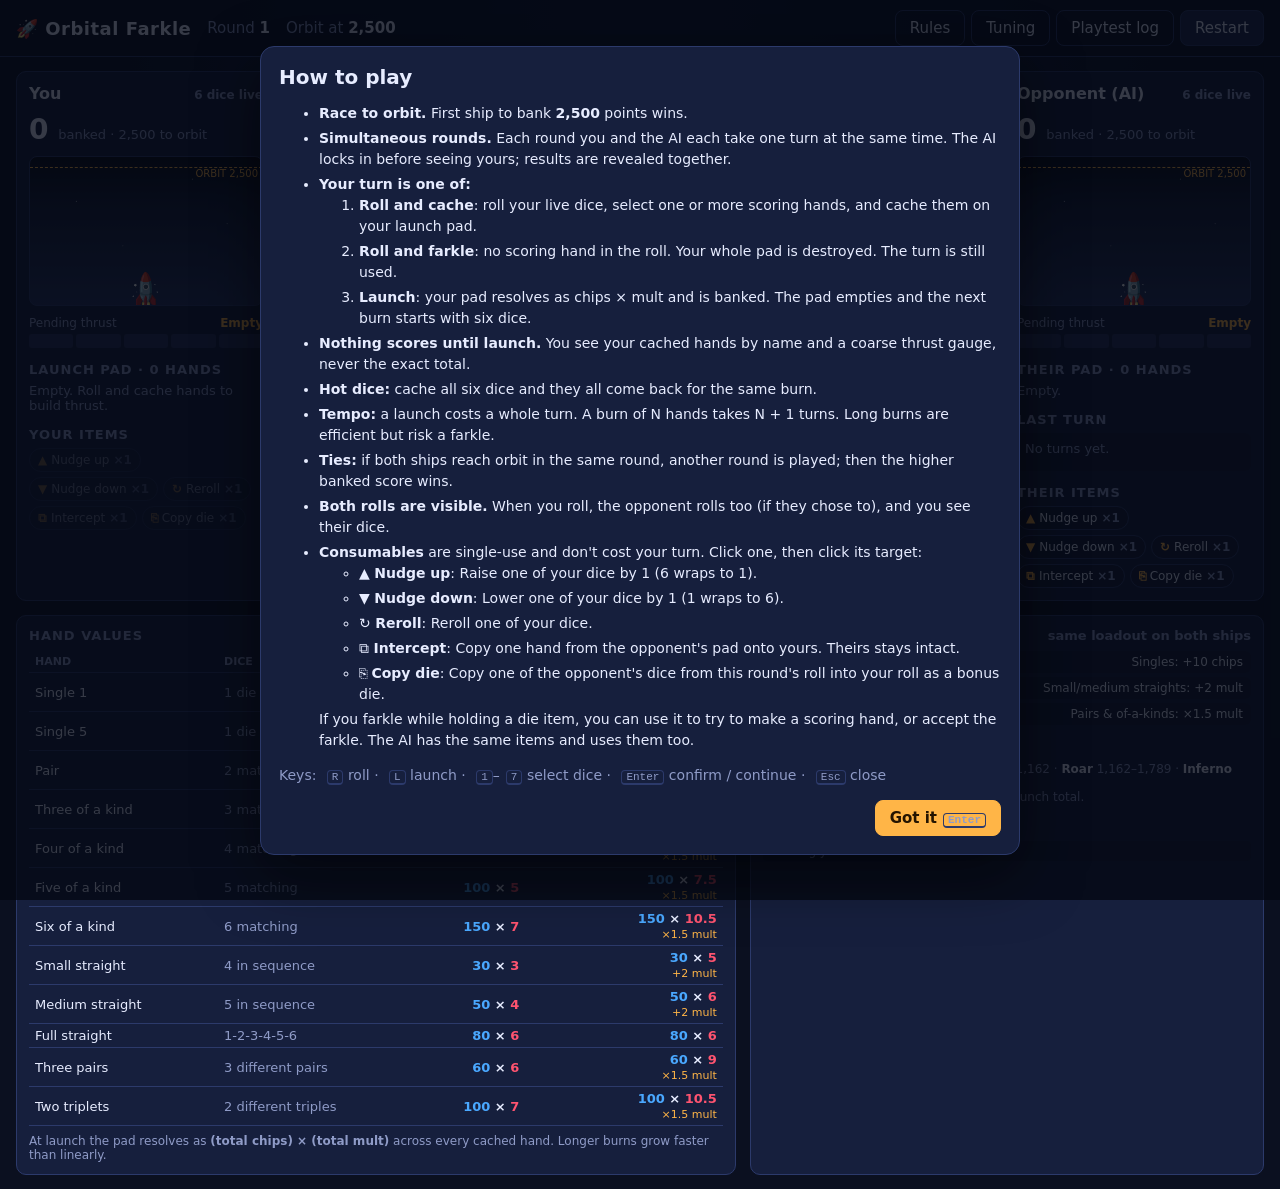
==== commit c1f322a6: "Add consumable items, visible opponent rolls, and AI item use - Nudge up/down (wrapping), reroll, in" ====
--- a/orbital-farkle.html
+++ b/orbital-farkle.html
@@ -245,6 +245,38 @@
 .stat .fail { color: var(--bad); font-size: 12px; }
 .rules { font-size: 14px; line-height: 1.5; }
 .rules li { margin-bottom: 4px; }
+
+/* Consumables */
+.items { display: flex; flex-wrap: wrap; gap: 5px; }
+.item {
+  font-size: 12px; padding: 4px 8px; border-radius: 14px; display: inline-flex; align-items: center; gap: 4px;
+  background: var(--bg2); border: 1px solid var(--line); color: var(--text);
+}
+.item .ico { color: var(--accent); font-weight: 900; }
+.item b { color: var(--muted); font-weight: 600; }
+.item.none { opacity: 0.35; }
+button.item:not(:disabled) { border-color: var(--accent); }
+button.item.active { background: var(--accent); color: #241400; }
+button.item.active .ico, button.item.active b { color: #241400; }
+.padlist li.pick { cursor: pointer; outline: 1px dashed var(--chips); }
+.padlist li.pick:hover { background: #24407a; }
+.copied { font-size: 10px; color: var(--chips); border: 1px solid var(--chips); border-radius: 8px; padding: 0 4px; margin-left: 4px; }
+.t-item { color: var(--chips); }
+.card .used { color: var(--chips); font-size: 13px; margin-top: 6px; }
+
+.die.bonus { background: #d7e9ff; box-shadow: 0 4px 0 #8fb3dd, 0 6px 14px rgba(0, 0, 0, 0.4); border-color: var(--chips); }
+.die.bonus.sel { border-color: var(--sel); }
+.die.target { outline: 2px dashed var(--chips); outline-offset: 3px; cursor: crosshair; }
+.die.changed { animation: pop 0.4s ease-out; }
+@keyframes pop { 0% { transform: scale(1.35); } 100% { transform: scale(1); } }
+
+.opptray { background: var(--panel); border: 1px solid var(--line); border-radius: var(--radius); padding: 8px 12px; }
+.opptray .opplabel { font-size: 11px; text-transform: uppercase; letter-spacing: 1px; color: var(--muted); margin-bottom: 6px; }
+.opptray .oppdice { display: flex; gap: 8px; flex-wrap: wrap; min-height: 40px; align-items: center; }
+.opptray .hint { color: var(--muted); font-size: 13px; }
+.die.mini { width: 40px; height: 40px; font-size: 20px; border-radius: 7px; box-shadow: 0 3px 0 #b8b2a2; border-width: 2px; cursor: default; }
+.die.mini.clickable { cursor: crosshair; }
+.die.mini.clickable:hover { transform: translateY(-2px); }
 </style>
 </head>
 <body>
@@ -273,6 +305,7 @@
       <div class="selinfo" id="selinfo"></div>
       <div class="actions" id="actions"></div>
       <div class="risk" id="risk"></div>
+      <div class="opptray" id="opptray"></div>
     </section>
 
     <section class="panel ship" id="side-ai"></section>
@@ -370,6 +403,13 @@
         leadingFactor: 0.65, // launch earlier when leading
         trailingMax: 1.8, // launch later when trailing (scaled by how far behind)
         jitter: 0.25, // +/- random spread per burn so the AI is not solvable
+        usesItems: true,
+      },
+      consumables: {
+        // Starting loadout, the same for both ships.
+        start: { nudgeUp: 1, nudgeDown: 1, reroll: 1, intercept: 1, copyDie: 1 },
+        earnOnHotDice: false, // hot dice grants one random consumable
+        maxEach: 3,
       },
     };
   }
@@ -538,7 +578,7 @@
         acc.pop();
         counts[f]++;
       }
-      for (let k = 2; k <= counts[f]; k++) {
+      for (let k = 2; k <= Math.min(counts[f], 6); k++) {
         counts[f] -= k;
         acc.push(makeHand(kinds[k], new Array(k).fill(f), cfg));
         recurse();
@@ -640,16 +680,42 @@
   }
 
   // ---------------------------------------------------------------------------
+  // Consumables
+  // ---------------------------------------------------------------------------
+
+  const CONSUMABLE_DEFS = [
+    { id: 'nudgeUp', name: 'Nudge up', icon: '▲', kind: 'self', target: 'ownDie', desc: 'Raise one of your dice by 1 (6 wraps to 1).' },
+    { id: 'nudgeDown', name: 'Nudge down', icon: '▼', kind: 'self', target: 'ownDie', desc: 'Lower one of your dice by 1 (1 wraps to 6).' },
+    { id: 'reroll', name: 'Reroll', icon: '↻', kind: 'self', target: 'ownDie', desc: 'Reroll one of your dice.' },
+    { id: 'intercept', name: 'Intercept', icon: '⧉', kind: 'opponent', target: 'oppHand', desc: "Copy one hand from the opponent's pad onto yours. Theirs stays intact." },
+    { id: 'copyDie', name: 'Copy die', icon: '⎘', kind: 'opponent', target: 'oppDie', desc: "Copy one of the opponent's dice from this round's roll into your roll as a bonus die." },
+  ];
+  const CONSUMABLE_BY_ID = {};
+  CONSUMABLE_DEFS.forEach(function (c) {
+    CONSUMABLE_BY_ID[c.id] = c;
+  });
+  // Items that can turn a farkle into a scoring roll.
+  const RESCUE_ITEMS = ['nudgeUp', 'nudgeDown', 'reroll', 'copyDie'];
+
+  function wrapDie(v) {
+    return ((v - 1 + 6) % 6) + 1;
+  }
+
+  // ---------------------------------------------------------------------------
   // Match
   // ---------------------------------------------------------------------------
 
-  function newSide(id) {
+  function newSide(id, cfg) {
     return {
       id: id,
       banked: 0,
       pad: [],
       available: 6,
-      dice: [], // current roll values
+      dice: [], // current roll values (may include bonus dice)
+      bonus: [], // bonus[i] true when dice[i] was copied from the opponent
+      rolled: null, // this round's roll as rolled, before any items (visible to the opponent)
+      items: [], // consumables used this turn
+      inventory: Object.assign({}, cfg.consumables.start),
       burn: null, // active burn info for logging
       lastTurn: null,
     };
@@ -660,14 +726,14 @@
     this.cfg = cfg;
     this.rng = opts.rng || Math.random;
     this.round = 0;
-    this.player = newSide('player');
-    this.ai = newSide('ai');
+    this.player = newSide('player', cfg);
+    this.ai = newSide('ai', cfg);
     this.over = false;
     this.winner = null;
     this.overtime = false;
     this.aiPlan = null;
-    this.playerTurn = null;
-    this.log = { burns: [], rounds: [], startedAt: Date.now() };
+    this.padAtRoundStart = { player: [], ai: [] };
+    this.log = { burns: [], rounds: [], items: [], startedAt: Date.now() };
   }
 
   Match.prototype.other = function (side) {
@@ -684,7 +750,14 @@
 
   Match.prototype.beginRound = function () {
     this.round++;
-    this.playerTurn = null;
+    [this.player, this.ai].forEach(function (s) {
+      s.items = [];
+      s.rolled = null;
+      s.dice = [];
+      s.bonus = [];
+    });
+    // Intercept copies from the opponent's pad as it stood when the round began.
+    this.padAtRoundStart = { player: this.player.pad.slice(), ai: this.ai.pad.slice() };
     // The AI commits before it sees anything the player does this round.
     this.aiPlan = aiDecide(this, this.ai, this.player);
   };
@@ -698,6 +771,7 @@
         caches: 0,
         rolls: 0,
         hotDice: 0,
+        items: 0,
         diffAtStart: side.banked - o.banked,
         jitter: 1 + (this.rng() * 2 - 1) * this.cfg.ai.jitter,
       };
@@ -708,7 +782,81 @@
   Match.prototype.roll = function (side) {
     this.ensureBurn(side).rolls++;
     side.dice = rollDice(side.available, this.rng);
+    side.bonus = side.dice.map(function () { return false; });
+    side.rolled = side.dice.slice();
     return { values: side.dice.slice(), farkle: !hasScoring(side.dice) };
+  };
+
+  Match.prototype.isFarkle = function (side) {
+    return !hasScoring(side.dice);
+  };
+
+  /** Number of live (non-bonus) dice among the given indices. */
+  Match.prototype.liveCount = function (side, idx) {
+    return idx.filter(function (i) { return !side.bonus[i]; }).length;
+  };
+
+  // --- consumable use. Each returns a description object, or null if not allowed. ---
+
+  Match.prototype.canUse = function (side, id) {
+    if (!(side.inventory[id] > 0)) return false;
+    const opp = this.other(side);
+    if (id === 'intercept') return this.padAtRoundStart[opp.id].length > 0;
+    if (id === 'copyDie') return side.dice.length > 0 && !!opp.rolled && opp.rolled.length > 0;
+    return side.dice.length > 0; // nudges and reroll need a roll in front of you
+  };
+
+  Match.prototype.spend = function (side, id, detail) {
+    side.inventory[id]--;
+    const rec = Object.assign({ id: id, name: CONSUMABLE_BY_ID[id].name, icon: CONSUMABLE_BY_ID[id].icon }, detail);
+    side.items.push(rec);
+    this.ensureBurn(side).items++;
+    this.log.items.push(Object.assign({ side: side.id, round: this.round }, rec));
+    return rec;
+  };
+
+  Match.prototype.useNudge = function (side, i, dir) {
+    const id = dir > 0 ? 'nudgeUp' : 'nudgeDown';
+    if (!this.canUse(side, id) || i < 0 || i >= side.dice.length) return null;
+    const from = side.dice[i];
+    side.dice[i] = wrapDie(from + dir);
+    return this.spend(side, id, { from: from, to: side.dice[i], text: from + ' → ' + side.dice[i] });
+  };
+
+  Match.prototype.useReroll = function (side, i) {
+    if (!this.canUse(side, 'reroll') || i < 0 || i >= side.dice.length) return null;
+    const from = side.dice[i];
+    side.dice[i] = rollDice(1, this.rng)[0];
+    return this.spend(side, 'reroll', { from: from, to: side.dice[i], text: from + ' → ' + side.dice[i] });
+  };
+
+  Match.prototype.useCopyDie = function (side, oppIdx) {
+    const opp = this.other(side);
+    if (!this.canUse(side, 'copyDie') || oppIdx < 0 || oppIdx >= opp.rolled.length) return null;
+    const v = opp.rolled[oppIdx];
+    side.dice.push(v);
+    side.bonus.push(true);
+    return this.spend(side, 'copyDie', { value: v, text: 'copied a ' + v });
+  };
+
+  Match.prototype.useIntercept = function (side, handIdx) {
+    const opp = this.other(side);
+    const src = this.padAtRoundStart[opp.id];
+    if (!this.canUse(side, 'intercept') || handIdx < 0 || handIdx >= src.length) return null;
+    const h = Object.assign({}, src[handIdx], { copied: true });
+    side.pad = side.pad.concat([h]);
+    return this.spend(side, 'intercept', { hand: h.label, text: 'copied ' + h.label });
+  };
+
+  Match.prototype.grantRandomItem = function (side) {
+    const max = this.cfg.consumables.maxEach;
+    const ids = CONSUMABLE_DEFS.map(function (c) { return c.id; }).filter(function (id) {
+      return (side.inventory[id] || 0) < max;
+    });
+    if (!ids.length) return null;
+    const id = ids[Math.floor(this.rng() * ids.length)];
+    side.inventory[id] = (side.inventory[id] || 0) + 1;
+    return id;
   };
 
   /** Cache the dice at the given indices of the current roll. Returns the turn record or null if invalid. */
@@ -718,30 +866,37 @@
     });
     const hands = decompose(vals, this.cfg);
     if (!hands) return null;
-    const roll = side.dice.slice();
+    const roll = side.rolled ? side.rolled.slice() : side.dice.slice();
+    const finalDice = side.dice.slice();
     side.pad = side.pad.concat(hands);
-    side.available -= idx.length;
+    // Bonus (copied) dice don't come out of your live dice.
+    side.available -= this.liveCount(side, idx);
     const burn = this.ensureBurn(side);
     burn.caches++;
     let hot = false;
+    let earned = null;
     if (side.available === 0 && this.cfg.hotDice) {
       side.available = 6;
       burn.hotDice++;
       hot = true;
+      if (this.cfg.consumables.earnOnHotDice) earned = this.grantRandomItem(side);
     }
     side.dice = [];
-    return { type: 'cache', roll: roll, kept: idx.slice(), hands: hands, hot: hot, diceLeft: side.available };
+    side.bonus = [];
+    return { type: 'cache', roll: roll, finalDice: finalDice, kept: idx.slice(), hands: hands, hot: hot, earned: earned, diceLeft: side.available };
   };
 
   Match.prototype.farkle = function (side) {
     const lost = resolvePad(side.pad, this.cfg);
     const handsLost = side.pad.slice();
-    const roll = side.dice.slice();
+    const roll = side.rolled ? side.rolled.slice() : side.dice.slice();
+    const finalDice = side.dice.slice();
     this.endBurn(side, 'farkle', lost.total);
     side.pad = [];
     side.available = 6;
     side.dice = [];
-    return { type: 'farkle', roll: roll, lost: lost, handsLost: handsLost };
+    side.bonus = [];
+    return { type: 'farkle', roll: roll, finalDice: finalDice, lost: lost, handsLost: handsLost };
   };
 
   Match.prototype.launch = function (side) {
@@ -753,6 +908,7 @@
     side.pad = [];
     side.available = 6;
     side.dice = [];
+    side.bonus = [];
     return { type: 'launch', resolution: res, hands: hands, before: before, after: side.banked };
   };
 
@@ -769,10 +925,19 @@
     side.burn = null;
   };
 
-  /** Player commits a full turn. turn = { type:'cache', idx:[...] } | { type:'farkle' } | { type:'launch' }. */
+  /**
+   * Roll for the AI now if it committed to rolling. Called when the player rolls so both
+   * rolls are revealed together and each side can see (and copy from) the other's dice.
+   */
+  Match.prototype.aiRollIfPlanned = function () {
+    if (this.aiPlan && this.aiPlan.type === 'roll' && !this.ai.rolled) this.roll(this.ai);
+  };
+
+  /** Player commits a full turn (a record from cache(), farkle() or launch()). */
   Match.prototype.resolveRound = function (playerTurnRecord) {
     const aiTurn = executeAiPlan(this, this.ai, this.aiPlan);
     const pTurn = playerTurnRecord;
+    pTurn.items = this.player.items.slice();
     this.player.lastTurn = pTurn;
     this.ai.lastTurn = aiTurn;
 
@@ -813,10 +978,15 @@
 
   function summarizeTurn(t) {
     if (!t) return null;
-    if (t.type === 'cache') return { type: 'cache', hands: t.hands.map(function (h) { return h.label; }), hot: t.hot };
-    if (t.type === 'farkle') return { type: 'farkle', lost: t.lost.total };
-    if (t.type === 'launch') return { type: 'launch', total: t.resolution.total };
-    return t;
+    const items = (t.items || []).map(function (i) { return i.name + ' (' + i.text + ')'; });
+    let s;
+    if (t.type === 'cache') s = { type: 'cache', roll: t.roll, hands: t.hands.map(function (h) { return h.label; }), hot: t.hot };
+    else if (t.type === 'farkle') s = { type: 'farkle', roll: t.roll, lost: t.lost.total };
+    else if (t.type === 'launch') s = { type: 'launch', total: t.resolution.total };
+    else s = { type: t.type };
+    s.items = items;
+    s.reason = t.reason;
+    return s;
   }
 
   // ---------------------------------------------------------------------------
@@ -840,8 +1010,10 @@
     const oppGauge = gaugeTier(match.padTotal(opp), opp.pad.length, cfg);
     if (opp.banked >= cfg.targetScore * 0.6 && oppGauge.tier >= Math.ceil(cfg.gaugeTiers * 0.6)) threshold *= 0.8;
 
-    // Few dice left means a high farkle chance on the next roll.
-    const risk = farkleChance(me.available);
+    // Few dice left means a high farkle chance on the next roll. Rescue items soften that.
+    let risk = farkleChance(me.available);
+    const rescues = (me.inventory.nudgeUp || 0) + (me.inventory.nudgeDown || 0) + (me.inventory.reroll || 0);
+    if (cfg.ai.usesItems && rescues > 0) risk *= 0.5;
     if (risk >= 0.5) threshold *= 0.45;
     else if (risk >= 0.25) threshold *= 0.65;
     else if (risk >= 0.1) threshold *= 0.85;
@@ -852,52 +1024,165 @@
     return { type: 'roll', reason: lead < 0 ? 'Trailing: pressing on' : 'Building thrust' };
   }
 
-  function aiChooseCache(match, me, values) {
+  /**
+   * Pick the AI's cache from a roll. values/bonus describe the dice; live = live dice count this roll.
+   * Returns { opt, score, hot } or null if nothing scores.
+   */
+  function aiEvalCache(match, me, values, bonus) {
     const cfg = match.cfg;
     const opts = cacheOptions(values, cfg);
     if (!opts.length) return null;
-    const n = values.length;
-    const cur = resolvePad(me.pad, cfg);
+    const live = me.available;
+    const cur = resolvePad(me.pad, cfg).total;
+    function liveUsed(o) {
+      return o.idx.filter(function (i) { return !bonus[i]; }).length;
+    }
     function gain(o) {
-      return resolvePad(me.pad.concat(o.hands), cfg).total - cur.total;
+      return resolvePad(me.pad.concat(o.hands), cfg).total - cur;
     }
     // Hot dice whenever possible: it resets to six dice.
-    const all = opts.filter(function (o) {
-      return o.idx.length === n;
-    });
-    if (all.length && cfg.hotDice) return all[0];
+    if (cfg.hotDice) {
+      let hotBest = null;
+      opts.forEach(function (o) {
+        if (liveUsed(o) === live) {
+          const g = gain(o);
+          if (!hotBest || g > hotBest.score) hotBest = { opt: o, score: g, hot: true };
+        }
+      });
+      if (hotBest) {
+        hotBest.score += cfg.targetScore * 0.08; // six fresh dice are worth a lot
+        return hotBest;
+      }
+    }
     // Otherwise prefer keeping at least 3 dice live, taking the best gain; if impossible take everything we can.
     const keep3 = opts.filter(function (o) {
-      return n - o.idx.length >= 3;
+      return live - liveUsed(o) >= 3;
     });
     const pool = keep3.length ? keep3 : opts;
     let best = null;
-    let bestScore = -Infinity;
     pool.forEach(function (o) {
-      // value gain, minus a small cost for each die spent (dice are future rolls)
-      const s = gain(o) - (keep3.length ? o.idx.length * cfg.targetScore * 0.004 : -o.idx.length);
-      if (s > bestScore) {
-        bestScore = s;
-        best = o;
+      // value gain, minus a small cost for each live die spent (dice are future rolls)
+      const used = liveUsed(o);
+      const s = gain(o) - (keep3.length ? used * cfg.targetScore * 0.004 : -used);
+      if (!best || s > best.score) best = { opt: o, score: s, hot: false };
+    });
+    return best;
+  }
+
+  function aiChooseCache(match, me, values) {
+    const bonus = me.bonus && me.bonus.length === values.length ? me.bonus : values.map(function () { return false; });
+    const r = aiEvalCache(match, me, values, bonus);
+    return r ? r.opt : null;
+  }
+
+  /**
+   * Candidate deterministic item uses on the current roll: nudges on each die and copying each opponent die.
+   * Each candidate is { id, arg, dice, bonus }.
+   */
+  function aiItemCandidates(match, me) {
+    const out = [];
+    const opp = match.other(me);
+    [['nudgeUp', 1], ['nudgeDown', -1]].forEach(function (pair) {
+      if (!(me.inventory[pair[0]] > 0)) return;
+      me.dice.forEach(function (v, i) {
+        const d = me.dice.slice();
+        d[i] = wrapDie(v + pair[1]);
+        out.push({ id: pair[0], arg: i, dice: d, bonus: me.bonus.slice() });
+      });
+    });
+    if (me.inventory.copyDie > 0 && opp.rolled && opp.rolled.length) {
+      const seen = {};
+      opp.rolled.forEach(function (v, j) {
+        if (seen[v]) return;
+        seen[v] = true;
+        out.push({ id: 'copyDie', arg: j, dice: me.dice.concat([v]), bonus: me.bonus.concat([true]) });
+      });
+    }
+    return out;
+  }
+
+  function aiApply(match, me, c) {
+    if (c.id === 'nudgeUp') return match.useNudge(me, c.arg, 1);
+    if (c.id === 'nudgeDown') return match.useNudge(me, c.arg, -1);
+    if (c.id === 'copyDie') return match.useCopyDie(me, c.arg);
+    if (c.id === 'reroll') return match.useReroll(me, c.arg);
+    return null;
+  }
+
+  /** Try to turn a farkle into a scoring roll. Prefers sure things (nudge, copy) over a reroll gamble. */
+  function aiRescue(match, me) {
+    let best = null;
+    aiItemCandidates(match, me).forEach(function (c) {
+      const r = aiEvalCache(match, me, c.dice, c.bonus);
+      if (r && (!best || r.score > best.score)) best = { c: c, score: r.score };
+    });
+    if (best) {
+      aiApply(match, me, best.c);
+      return true;
+    }
+    // Gamble with rerolls while we have them.
+    while (me.inventory.reroll > 0 && match.isFarkle(me)) {
+      match.useReroll(me, Math.floor(match.rng() * me.dice.length));
+    }
+    return !match.isFarkle(me);
+  }
+
+  /** Spend at most one item to improve a good roll, but only when it is clearly worth it. */
+  function aiImprove(match, me) {
+    const base = aiEvalCache(match, me, me.dice, me.bonus);
+    if (!base) return;
+    // Nudges are saved for farkle rescues unless the AI holds a spare of that kind.
+    let best = null;
+    aiItemCandidates(match, me).forEach(function (c) {
+      if (c.id !== 'copyDie' && me.inventory[c.id] < 2) return;
+      const r = aiEvalCache(match, me, c.dice, c.bonus);
+      if (!r) return;
+      const lift = r.score - base.score;
+      const worth = (r.hot && !base.hot) || lift >= Math.max(match.cfg.targetScore * 0.03, Math.abs(base.score) * 0.6);
+      if (worth && (!best || lift > best.lift)) best = { c: c, lift: lift };
+    });
+    if (best) aiApply(match, me, best.c);
+  }
+
+  /** Copy the best hand from the opponent's pad when it is big, or when trailing. */
+  function aiMaybeIntercept(match, me) {
+    if (!match.canUse(me, 'intercept')) return;
+    const opp = match.other(me);
+    const src = match.padAtRoundStart[opp.id];
+    let bestI = -1;
+    let bestGain = 0;
+    const cur = resolvePad(me.pad, match.cfg).total;
+    src.forEach(function (h, i) {
+      const g = resolvePad(me.pad.concat([h]), match.cfg).total - cur;
+      if (g > bestGain) {
+        bestGain = g;
+        bestI = i;
       }
     });
-    return best;
+    const trailing = me.banked < opp.banked;
+    const big = src[bestI] && src[bestI].chips * src[bestI].mult >= (trailing ? 45 : 90);
+    if (bestI >= 0 && big) match.useIntercept(me, bestI);
   }
 
   function executeAiPlan(match, me, plan) {
+    const useItems = match.cfg.ai.usesItems;
     let turn;
+    if (useItems) aiMaybeIntercept(match, me);
     if (plan.type === 'launch') {
       turn = match.launch(me);
     } else {
-      const r = match.roll(me);
-      if (r.farkle) {
+      if (!me.rolled) match.roll(me);
+      if (match.isFarkle(me) && useItems) aiRescue(match, me);
+      if (match.isFarkle(me)) {
         turn = match.farkle(me);
       } else {
-        const choice = aiChooseCache(match, me, r.values);
-        turn = match.cache(me, choice.idx);
+        if (useItems) aiImprove(match, me);
+        const r = aiEvalCache(match, me, me.dice, me.bonus);
+        turn = match.cache(me, r.opt.idx);
       }
     }
     turn.reason = plan.reason;
+    turn.items = me.items.slice();
     return turn;
   }
 
@@ -906,6 +1191,8 @@
   const api = {
     HAND_DEFS: HAND_DEFS,
     HAND_DICE_TEXT: HAND_DICE_TEXT,
+    CONSUMABLE_DEFS: CONSUMABLE_DEFS,
+    RESCUE_ITEMS: RESCUE_ITEMS,
     defaultConfig: defaultConfig,
     mergeConfig: mergeConfig,
     makeRng: makeRng,
@@ -921,6 +1208,7 @@
     Match: Match,
     aiDecide: aiDecide,
     aiChooseCache: aiChooseCache,
+    executeAiPlan: executeAiPlan,
   };
 
   if (typeof module !== 'undefined' && module.exports) module.exports = api;
@@ -973,7 +1261,11 @@
   let pendingPlayerTurn = null;
   let rolledFresh = false;
   let matchSaved = false;
+  let targeting = null; // consumable id waiting for the player to pick a target
+  let changedDie = -1; // die index to flash after an item changed it
   const roundLog = [];
+  const ITEM = {};
+  OF.CONSUMABLE_DEFS.forEach(function (c) { ITEM[c.id] = c; });
 
   function newMatch() {
     if (match && !matchSaved && match.round > 1) saveMatch(true);
@@ -983,6 +1275,7 @@
     roundLog.length = 0;
     selected = [];
     pendingPlayerTurn = null;
+    targeting = null;
     match.beginRound();
     phase = 'choose';
     closeModal();
@@ -995,20 +1288,20 @@
 
   function onRoll() {
     if (phase !== 'choose' || match.player.available === 0) return;
-    const r = match.roll(match.player);
+    match.roll(match.player);
+    // Both ships roll together, so each can see (and copy from) the other's dice.
+    match.aiRollIfPlanned();
     selected = [];
+    targeting = null;
     rolledFresh = true;
-    if (r.farkle) {
-      phase = 'farkled';
-    } else {
-      phase = 'select';
-    }
+    phase = match.isFarkle(match.player) ? 'farkled' : 'select';
     render();
     rolledFresh = false;
   }
 
   function onLaunch() {
     if (phase !== 'choose' || !match.player.pad.length) return;
+    targeting = null;
     commit(match.launch(match.player));
   }
 
@@ -1020,15 +1313,58 @@
 
   function onFarkleContinue() {
     if (phase !== 'farkled') return;
+    targeting = null;
     commit(match.farkle(match.player));
   }
 
   function toggleDie(i) {
-    if (phase !== 'select' || i >= match.player.dice.length) return;
+    if (i >= match.player.dice.length) return;
+    if (targeting && ITEM[targeting].target === 'ownDie') return applyItem(i);
+    if (phase !== 'select') return;
     const at = selected.indexOf(i);
     if (at >= 0) selected.splice(at, 1);
     else selected.push(i);
     render();
+  }
+
+  // --- consumables ---
+
+  function itemPhaseOk(id) {
+    if (ITEM[id].target === 'oppHand') return phase === 'choose' || phase === 'select' || phase === 'farkled';
+    return phase === 'select' || phase === 'farkled';
+  }
+
+  function itemUsable(id) {
+    return itemPhaseOk(id) && match.canUse(match.player, id);
+  }
+
+  function hasRescue() {
+    return OF.RESCUE_ITEMS.some(function (id) { return match.canUse(match.player, id); });
+  }
+
+  function onItem(id) {
+    if (!itemUsable(id)) return;
+    targeting = targeting === id ? null : id;
+    render();
+  }
+
+  function applyItem(arg) {
+    const p = match.player;
+    const id = targeting;
+    targeting = null;
+    let rec = null;
+    if (id === 'nudgeUp') rec = match.useNudge(p, arg, 1);
+    else if (id === 'nudgeDown') rec = match.useNudge(p, arg, -1);
+    else if (id === 'reroll') rec = match.useReroll(p, arg);
+    else if (id === 'copyDie') rec = match.useCopyDie(p, arg);
+    else if (id === 'intercept') rec = match.useIntercept(p, arg);
+    if (rec) {
+      changedDie = id === 'copyDie' ? p.dice.length - 1 : id === 'intercept' ? -1 : arg;
+      selected = [];
+      if (phase === 'select' || phase === 'farkled') phase = match.isFarkle(p) ? 'farkled' : 'select';
+    }
+    render();
+    changedDie = -1;
   }
 
   function currentSelection() {
@@ -1096,39 +1432,72 @@
       '<div class="rocket" style="bottom:' + (8 + pct * 80) + '%">🚀</div></div>' +
       gaugeHtml(side);
 
-    if (isPlayer) {
-      html += '<div><h2 style="margin:4px 0 6px">Launch pad · ' + side.pad.length + ' hand' + (side.pad.length === 1 ? '' : 's') + '</h2>';
-      if (!side.pad.length) html += '<ul class="padlist"><li class="empty">Empty. Roll and cache hands to build thrust.</li></ul>';
-      else {
-        html += '<ul class="padlist">' + side.pad.map(function (h) {
-          return '<li><span>' + h.label + '</span><span class="dice">' + h.dice.join(' ') + '</span></li>';
-        }).join('') + '</ul>';
+    // Pad hands are listed by name for both ships (never the total). The opponent's are
+    // what Intercept copies from, so they become clickable while targeting.
+    const pickHand = !isPlayer && targeting === 'intercept';
+    // The AI doesn't act until the round resolves, so during your turn its pad is the round-start pad Intercept copies from.
+    const pad = side.pad;
+    html += '<div><h2 style="margin:4px 0 6px">' + (isPlayer ? 'Launch pad' : 'Their pad') + ' · ' + pad.length + ' hand' + (pad.length === 1 ? '' : 's') + '</h2>';
+    if (!pad.length) {
+      html += '<ul class="padlist"><li class="empty">' + (isPlayer ? 'Empty. Roll and cache hands to build thrust.' : 'Empty.') + '</li></ul>';
+    } else {
+      html += '<ul class="padlist">' + pad.map(function (h, i) {
+        return '<li' + (pickHand ? ' class="pick" data-h="' + i + '"' : '') + '><span>' + h.label + (h.copied ? ' <span class="copied">copied</span>' : '') + '</span><span class="dice">' + h.dice.join(' ') + '</span></li>';
+      }).join('') + '</ul>';
+    }
+    html += '</div>';
+    if (!isPlayer) {
+      html += '<div><h2 style="margin:4px 0 6px">Last turn</h2><div class="lastturn">' + describeTurn(side.lastTurn, false) + '</div></div>';
+    }
+    html += '<div><h2 style="margin:4px 0 6px">' + (isPlayer ? 'Your items' : 'Their items') + '</h2>' + inventoryHtml(side, isPlayer) + '</div>';
+    el.innerHTML = html;
+    el.querySelectorAll('li.pick').forEach(function (li) {
+      li.addEventListener('click', function () { applyItem(+li.dataset.h); });
+    });
+    el.querySelectorAll('button.item').forEach(function (b) {
+      b.addEventListener('click', function () { onItem(b.dataset.id); });
+    });
+  }
+
+  function inventoryHtml(side, isPlayer) {
+    return '<div class="items">' + OF.CONSUMABLE_DEFS.map(function (c) {
+      const n = side.inventory[c.id] || 0;
+      if (!isPlayer) {
+        return '<span class="item static' + (n ? '' : ' none') + '" title="' + c.desc + '"><span class="ico">' + c.icon + '</span>' + c.name + ' <b>×' + n + '</b></span>';
       }
-      html += '</div>';
-    } else {
-      html += '<div><h2 style="margin:4px 0 6px">Last turn</h2><div class="lastturn">' + describeTurn(side.lastTurn, false) + '</div></div>';
-      html += '<div class="muted" style="font-size:12px;color:var(--muted)">Pad: ' + side.pad.length + ' hand' + (side.pad.length === 1 ? '' : 's') + ' cached</div>';
-    }
-    el.innerHTML = html;
+      const usable = itemUsable(c.id);
+      return '<button class="item' + (targeting === c.id ? ' active' : '') + (n ? '' : ' none') + '" data-id="' + c.id + '"' + (usable ? '' : ' disabled') +
+        ' title="' + c.desc + '"><span class="ico">' + c.icon + '</span>' + c.name + ' <b>×' + n + '</b></button>';
+    }).join('') + '</div>';
+  }
+
+  function itemsText(items) {
+    if (!items || !items.length) return '';
+    return items.map(function (i) { return i.icon + ' ' + i.name + ' (' + i.text + ')'; }).join(', ');
   }
 
   function describeTurn(t, short) {
     if (!t) return '<span class="muted" style="color:var(--muted)">No turns yet.</span>';
     let s = '';
     if (t.type === 'cache') {
-      s = '<span class="t-cache">Rolled ' + t.roll.length + ', cached</span> ' + t.hands.map(function (h) { return h.label; }).join(' + ');
+      s = '<span class="t-cache">Rolled ' + t.roll.join(' ') + ', cached</span> ' + t.hands.map(function (h) { return h.label; }).join(' + ');
       if (t.hot) s += ' · <b>Hot dice!</b>';
     } else if (t.type === 'farkle') {
       s = '<span class="t-farkle">Farkle!</span> Rolled ' + t.roll.join(' ') + (t.handsLost.length ? ' and lost a pad of ' + t.handsLost.length + ' hand' + (t.handsLost.length === 1 ? '' : 's') : '');
     } else if (t.type === 'launch') {
       s = '<span class="t-launch">Launched</span> for ' + fmt(t.resolution.total);
     }
+    if (t.items && t.items.length) s += ' · <span class="t-item">used ' + itemsText(t.items) + '</span>';
     if (!short && t.reason) s += '<span class="why">“' + t.reason + '”</span>';
     return s;
   }
 
   function cmHtml(chips, mult) {
     return '<span class="cm"><span class="c">' + fmt(chips) + '</span> × <span class="m">' + mult + '</span></span>';
+  }
+
+  function pctText(ch) {
+    return (ch * 100).toFixed(ch < 0.1 && ch > 0 ? 1 : 0) + '%';
   }
 
   function renderCenter() {
@@ -1140,12 +1509,18 @@
     const risk = $('risk');
 
     // Status line
-    if (phase === 'choose') {
+    if (targeting) {
+      const t = ITEM[targeting];
+      const what = t.target === 'ownDie' ? 'Click one of your dice' : t.target === 'oppDie' ? "Click one of the opponent's dice to copy" : "Click a hand on the opponent's pad to copy";
+      status.innerHTML = '<b>' + t.icon + ' ' + t.name + ':</b> ' + what + '. <span class="lock">Esc to cancel.</span>';
+    } else if (phase === 'choose') {
       status.innerHTML = '<b>Your move.</b> Roll ' + p.available + ' dice to build thrust, or launch your pad. <span class="lock">Opponent has locked in their move.</span>';
     } else if (phase === 'select') {
-      status.innerHTML = '<b>Select one or more scoring hands</b> to cache on your pad, then confirm.';
+      status.innerHTML = '<b>Select one or more scoring hands</b> to cache on your pad, then confirm. Items can change your dice first.';
     } else if (phase === 'farkled') {
-      status.innerHTML = '<b>No scoring hand.</b> Your pad is destroyed.';
+      status.innerHTML = hasRescue()
+        ? '<b style="color:var(--bad)">You farkled</b>, but you can try a consumable to make a scoring hand. Or accept the farkle.'
+        : '<b>No scoring hand.</b> Your pad is destroyed.';
     } else if (phase === 'reveal') {
       status.innerHTML = 'Revealing round…';
     } else {
@@ -1153,10 +1528,12 @@
     }
 
     // Dice tray
+    const pickOwn = targeting && ITEM[targeting].target === 'ownDie';
     let dice = '';
     if (phase === 'select' || phase === 'farkled') {
       p.dice.forEach(function (v, i) {
-        const cls = 'die' + (phase === 'select' ? ' clickable' : ' dead') + (selected.indexOf(i) >= 0 ? ' sel' : '') + (rolledFresh ? ' rolling' : '');
+        const cls = 'die' + (phase === 'select' || pickOwn ? ' clickable' : ' dead') + (selected.indexOf(i) >= 0 ? ' sel' : '') +
+          (rolledFresh && !p.bonus[i] ? ' rolling' : '') + (p.bonus[i] ? ' bonus' : '') + (pickOwn ? ' target' : '') + (i === changedDie ? ' changed' : '');
         dice += '<button class="' + cls + '" data-i="' + i + '" style="animation-delay:' + (i * 40) + 'ms" aria-label="Die ' + (i + 1) + ': ' + v + '">' + v + '</button>';
       });
     } else {
@@ -1169,16 +1546,18 @@
       b.addEventListener('click', function () { toggleDie(+b.dataset.i); });
     });
 
+    renderOppTray();
+
     // Selection info
     if (phase === 'select') {
       if (!selected.length) {
-        sel.innerHTML = '<span class="hint">Click dice (or press 1–6) to select a hand.</span>';
+        sel.innerHTML = '<span class="hint">Click dice (or press 1–' + p.dice.length + ') to select a hand.' + (p.bonus.some(Boolean) ? ' Copied dice (blue) are free: they don’t use up your live dice.' : '') + '</span>';
       } else {
         const hands = currentSelection();
         if (!hands) {
           sel.innerHTML = '<span class="invalid">Not a valid hand: every selected die must be part of a scoring hand.</span>';
         } else {
-          const left = p.available - selected.length;
+          const left = p.available - match.liveCount(p, selected);
           sel.innerHTML = hands.map(function (h) {
             return '<span class="hand">' + h.label + ' · ' + cmHtml(h.chips, h.mult) + '</span>';
           }).join('') +
@@ -1186,7 +1565,7 @@
         }
       }
     } else if (phase === 'farkled') {
-      sel.innerHTML = '<span class="invalid">Your pad of ' + p.pad.length + ' hand' + (p.pad.length === 1 ? '' : 's') + ' will be destroyed.</span>';
+      sel.innerHTML = '<span class="invalid">Accepting the farkle destroys your pad of ' + p.pad.length + ' hand' + (p.pad.length === 1 ? '' : 's') + '.</span>';
     } else {
       sel.innerHTML = '';
     }
@@ -1199,7 +1578,7 @@
     } else if (phase === 'select') {
       a += '<button class="primary" id="a-cache"' + (currentSelection() ? '' : ' disabled') + '>Cache & end turn<kbd>Enter</kbd></button>';
     } else if (phase === 'farkled') {
-      a += '<button class="danger" id="a-fcont">End turn<kbd>Enter</kbd></button>';
+      a += '<button class="danger" id="a-fcont">' + (hasRescue() ? 'Accept farkle (lose pad)' : 'End turn') + '<kbd>Enter</kbd></button>';
     } else if (phase === 'over') {
       a += '<button class="primary" id="a-again">Play again</button>';
     }
@@ -1212,14 +1591,40 @@
 
     // Farkle risk readout
     if (cfg.showFarkleRisk && phase === 'choose' && p.available) {
-      const ch = OF.farkleChance(p.available);
-      risk.innerHTML = 'Farkle chance on a ' + p.available + '-die roll: <b>' + (ch * 100).toFixed(ch < 0.1 && ch > 0 ? 1 : 0) + '%</b>';
+      risk.innerHTML = 'Farkle chance on a ' + p.available + '-die roll: <b>' + pctText(OF.farkleChance(p.available)) + '</b>';
     } else if (cfg.showFarkleRisk && phase === 'select' && selected.length && currentSelection()) {
-      let left = p.available - selected.length;
+      let left = p.available - match.liveCount(p, selected);
       if (left === 0 && cfg.hotDice) left = 6;
-      const ch = OF.farkleChance(left);
-      risk.innerHTML = left ? 'Next roll would be ' + left + ' dice: <b>' + (ch * 100).toFixed(ch < 0.1 && ch > 0 ? 1 : 0) + '%</b> farkle chance' : 'No dice left after this: you will have to launch.';
+      risk.innerHTML = left ? 'Next roll would be ' + left + ' dice: <b>' + pctText(OF.farkleChance(left)) + '</b> farkle chance' : 'No dice left after this: you will have to launch.';
     } else risk.innerHTML = '';
+  }
+
+  /** The opponent's roll for this round, shown once both ships have rolled. */
+  function renderOppTray() {
+    const el = $('opptray');
+    const ai = match.ai;
+    const pick = targeting === 'copyDie';
+    let body = '';
+    if (phase === 'choose') {
+      body = '<span class="hint">Their move is locked in. Their dice appear when you roll.</span>';
+    } else if (phase === 'select' || phase === 'farkled') {
+      if (ai.rolled) {
+        body = ai.rolled.map(function (v, j) {
+          return '<button class="die mini' + (pick ? ' clickable target' : '') + (rolledFresh ? ' rolling' : '') + '" data-j="' + j + '"' + (pick ? '' : ' tabindex="-1"') + '>' + v + '</button>';
+        }).join('');
+        if (!OF.hasScoring(ai.rolled)) body += '<span class="hint" style="align-self:center">No scoring dice… unless they use an item.</span>';
+      } else {
+        body = '<span class="hint">They are not rolling this round.</span>';
+      }
+    } else {
+      body = '<span class="hint">—</span>';
+    }
+    el.innerHTML = '<div class="opplabel">Opponent’s roll</div><div class="oppdice">' + body + '</div>';
+    if (pick) {
+      el.querySelectorAll('.die[data-j]').forEach(function (b) {
+        b.addEventListener('click', function () { applyItem(+b.dataset.j); });
+      });
+    }
   }
 
   function bind(id, fn) {
@@ -1291,10 +1696,11 @@
     if (t.type === 'cache') {
       body = '<div class="big" style="color:var(--accent)">Cached</div>' +
         '<div>' + t.hands.map(function (h) { return h.label + ' ' + cmHtml(h.chips, h.mult); }).join('<br>') + '</div>' +
-        '<div class="muted">Rolled ' + t.roll.join(' ') + (t.hot ? ' · <b style="color:var(--accent)">Hot dice! Six dice return.</b>' : ' · ' + t.diceLeft + ' dice left') + '</div>';
+        '<div class="muted">Rolled ' + t.roll.join(' ') + afterItems(t) + (t.hot ? ' · <b style="color:var(--accent)">Hot dice! Six dice return.</b>' : ' · ' + t.diceLeft + ' dice left') + '</div>' +
+        (t.earned ? '<div class="muted">Earned an item: <b style="color:var(--text)">' + ITEM[t.earned].icon + ' ' + ITEM[t.earned].name + '</b></div>' : '');
     } else if (t.type === 'farkle') {
       cls += ' farkle';
-      body = '<div class="big" style="color:var(--bad)">Farkle!</div><div class="muted">Rolled ' + t.roll.join(' ') + ' with no scoring hand.</div>';
+      body = '<div class="big" style="color:var(--bad)">Farkle!</div><div class="muted">Rolled ' + t.roll.join(' ') + afterItems(t) + ' with no scoring hand.</div>';
       if (t.handsLost.length) {
         body += '<div>Pad destroyed: ' + t.handsLost.length + ' hand' + (t.handsLost.length === 1 ? '' : 's') + '.</div>' +
           '<div class="muted">It would have launched for <b style="color:var(--text)">' + fmt(t.lost.total) + '</b>.</div>';
@@ -1313,8 +1719,14 @@
         '<span class="total" id="' + idPrefix + '-total">= ' + fmt(r.total) + '</span></div>' +
         '<div class="muted" style="text-align:center">Banked ' + fmt(t.before) + ' → <b style="color:var(--text)">' + fmt(t.after) + '</b></div>';
     }
+    const used = t.items && t.items.length ? '<div class="used">Used ' + itemsText(t.items) + '</div>' : '';
     const why = t.reason ? '<div class="why">“' + t.reason + '”</div>' : '';
-    return '<div class="' + cls + '"><h4><span>' + who + '</span></h4>' + body + why + '</div>';
+    return '<div class="' + cls + '"><h4><span>' + who + '</span></h4>' + body + used + why + '</div>';
+  }
+
+  function afterItems(t) {
+    if (!t.finalDice || t.finalDice.join() === t.roll.join()) return '';
+    return ' → <b style="color:var(--text)">' + t.finalDice.join(' ') + '</b> after items';
   }
 
   function animateLaunch(idPrefix, t, delay) {
@@ -1389,7 +1801,7 @@
     const logs = lsGet(LS_LOGS, []);
     const burns = match.log.burns.map(function (b) {
       return {
-        side: b.side, startRound: b.startRound, endRound: b.endRound, caches: b.caches, rolls: b.rolls, hotDice: b.hotDice,
+        side: b.side, startRound: b.startRound, endRound: b.endRound, caches: b.caches, rolls: b.rolls, hotDice: b.hotDice, items: b.items || 0,
         outcome: b.outcome, total: b.total, diffAtStart: b.diffAtStart, diffAtEnd: b.diffAtEnd, trailing: b.trailing,
       };
     });
@@ -1410,8 +1822,9 @@
       playerBanked: match.player.banked,
       aiBanked: match.ai.banked,
       comeback: comeback,
-      config: { targetScore: cfg.targetScore, scoringMode: cfg.scoringMode, gaugeTiers: cfg.gaugeTiers, hotDice: cfg.hotDice, showFarkleRisk: cfg.showFarkleRisk },
+      config: { targetScore: cfg.targetScore, scoringMode: cfg.scoringMode, gaugeTiers: cfg.gaugeTiers, hotDice: cfg.hotDice, showFarkleRisk: cfg.showFarkleRisk, consumables: cfg.consumables, aiUsesItems: cfg.ai.usesItems },
       burns: burns,
+      items: match.log.items,
       roundLog: match.log.rounds,
       survey: null,
     });
@@ -1462,6 +1875,7 @@
       leadingN: leading.length,
       comebacks: done.length ? done.filter(function (m) { return m.comeback; }).length / done.length : null,
       avgRounds: avg(done.map(function (m) { return m.rounds; })),
+      itemsPerMatch: avg(done.map(function (m) { return (m.items || []).filter(function (i) { return i.side === 'player'; }).length; })),
     };
   }
 
@@ -1485,6 +1899,7 @@
       stat(num(s.avgLaunch), 'Your average launch size') +
       stat(num(s.avgRounds, 1), 'Average rounds per match') +
       stat(s.burns, 'Your burns logged') +
+      stat(num(s.itemsPerMatch, 1), 'Items you used per match') +
       '</div>' +
       '<p style="color:var(--muted);font-size:13px">Logs live in this browser only (localStorage). Export them to collect results from each tester.</p>' +
       '<div class="foot"><button id="s-clear">Clear log</button><button id="s-csv">Export burns CSV</button><button id="s-json">Export JSON</button><button class="primary" id="s-close">Close<kbd>Esc</kbd></button></div>',
@@ -1500,7 +1915,7 @@
   }
 
   function burnsCsv(logs) {
-    const cols = ['matchId', 'tester', 'winner', 'side', 'startRound', 'endRound', 'caches', 'rolls', 'hotDice', 'outcome', 'total', 'diffAtStart', 'diffAtEnd', 'trailing', 'targetScore', 'scoringMode'];
+    const cols = ['matchId', 'tester', 'winner', 'side', 'startRound', 'endRound', 'caches', 'rolls', 'hotDice', 'items', 'outcome', 'total', 'diffAtStart', 'diffAtEnd', 'trailing', 'targetScore', 'scoringMode'];
     const rows = [cols.join(',')];
     logs.forEach(function (m) {
       m.burns.forEach(function (b) {
@@ -1553,6 +1968,13 @@
       '<label>Leading: launch-point factor (&lt;1 = earlier)<input type="number" name="ai_lead" min="0.1" max="2" step="0.05" value="' + c.ai.leadingFactor + '"></label>' +
       '<label>Trailing: max launch-point factor (&gt;1 = later)<input type="number" name="ai_trail" min="1" max="4" step="0.1" value="' + c.ai.trailingMax + '"></label>' +
       '<label>Randomness per burn (±)<input type="number" name="ai_jitter" min="0" max="0.9" step="0.05" value="' + c.ai.jitter + '"></label>' +
+      '<label class="inline"><input type="checkbox" name="ai_items"' + (c.ai.usesItems ? ' checked' : '') + '>AI uses consumables</label>' +
+      '<h4>Consumables (starting count on both ships)</h4>' +
+      OF.CONSUMABLE_DEFS.map(function (it) {
+        return '<label>' + it.icon + ' ' + it.name + '<input type="number" min="0" max="9" step="1" name="cs_' + it.id + '" value="' + (c.consumables.start[it.id] || 0) + '"></label>';
+      }).join('') +
+      '<label class="inline"><input type="checkbox" name="cs_earn"' + (c.consumables.earnOnHotDice ? ' checked' : '') + '>Hot dice earns one random item</label>' +
+      '<label>Max of each item<input type="number" min="1" max="9" step="1" name="cs_max" value="' + c.consumables.maxEach + '"></label>' +
       '<h4>Base hand values</h4>' +
       '<table class="values edit" style="grid-column:1/-1">' + handRows + '</table>' +
       '</form>' +
@@ -1579,9 +2001,13 @@
           run: { enabled: chk('pu_run'), mult: val('pu_run_v') || 0 },
           set: { enabled: chk('pu_set'), xmult: val('pu_set_v') || 1 },
         },
-        ai: { baseLaunchShare: val('ai_base'), leadingFactor: val('ai_lead'), trailingMax: val('ai_trail'), jitter: val('ai_jitter') },
+        ai: { baseLaunchShare: val('ai_base'), leadingFactor: val('ai_lead'), trailingMax: val('ai_trail'), jitter: val('ai_jitter'), usesItems: chk('ai_items') },
+        consumables: { start: {}, earnOnHotDice: chk('cs_earn'), maxEach: Math.max(1, Math.round(val('cs_max')) || 3) },
         hands: {},
       };
+      OF.CONSUMABLE_DEFS.forEach(function (it) {
+        over.consumables.start[it.id] = Math.max(0, Math.round(val('cs_' + it.id)) || 0);
+      });
       f.querySelectorAll('input[data-hand]').forEach(function (inp) {
         const id = inp.dataset.hand;
         over.hands[id] = over.hands[id] || {};
@@ -1609,7 +2035,11 @@
       '<li><b>Hot dice:</b> cache all six dice and they all come back for the same burn.</li>' +
       '<li><b>Tempo:</b> a launch costs a whole turn. A burn of N hands takes N + 1 turns. Long burns are efficient but risk a farkle.</li>' +
       '<li><b>Ties:</b> if both ships reach orbit in the same round, another round is played; then the higher banked score wins.</li>' +
-      '</ul><p style="color:var(--muted)">Keys: <kbd>R</kbd> roll · <kbd>L</kbd> launch · <kbd>1</kbd>–<kbd>6</kbd> select dice · <kbd>Enter</kbd> confirm / continue · <kbd>Esc</kbd> close</p></div>' +
+      '<li><b>Both rolls are visible.</b> When you roll, the opponent rolls too (if they chose to), and you see their dice.</li>' +
+      '<li><b>Consumables</b> are single-use and don\'t cost your turn. Click one, then click its target:<ul>' +
+      OF.CONSUMABLE_DEFS.map(function (c) { return '<li>' + c.icon + ' <b>' + c.name + '</b>: ' + c.desc + '</li>'; }).join('') +
+      '</ul>If you farkle while holding a die item, you can use it to try to make a scoring hand, or accept the farkle. The AI has the same items and uses them too.</li>' +
+      '</ul><p style="color:var(--muted)">Keys: <kbd>R</kbd> roll · <kbd>L</kbd> launch · <kbd>1</kbd>–<kbd>7</kbd> select dice · <kbd>Enter</kbd> confirm / continue · <kbd>Esc</kbd> close</p></div>' +
       '<div class="foot"><button class="primary" id="r-close">Got it<kbd>Enter</kbd></button></div>',
       closeModal
     );
@@ -1639,7 +2069,8 @@
     const k = e.key.toLowerCase();
     if (k === 'r') onRoll();
     else if (k === 'l') onLaunch();
-    else if (k >= '1' && k <= '6') toggleDie(+k - 1);
+    else if (k >= '1' && k <= '7') toggleDie(+k - 1);
+    else if (k === 'escape' && targeting) { targeting = null; render(); }
     else if (k === 'enter' || k === 'c') {
       e.preventDefault();
       if (phase === 'select') onCache();
@@ -1647,6 +2078,13 @@
     }
   });
 
+  // Debug handle for the browser console (e.g. orbitalFarkle.match.player.inventory.reroll = 5; orbitalFarkle.render()).
+  window.orbitalFarkle = {
+    get match() { return match; },
+    setPhase: function (p) { phase = p; },
+    render: function () { render(); },
+  };
+
   newMatch();
   if (!lsGet('orbitalFarkle.seenRules', false)) {
     lsSet('orbitalFarkle.seenRules', true);
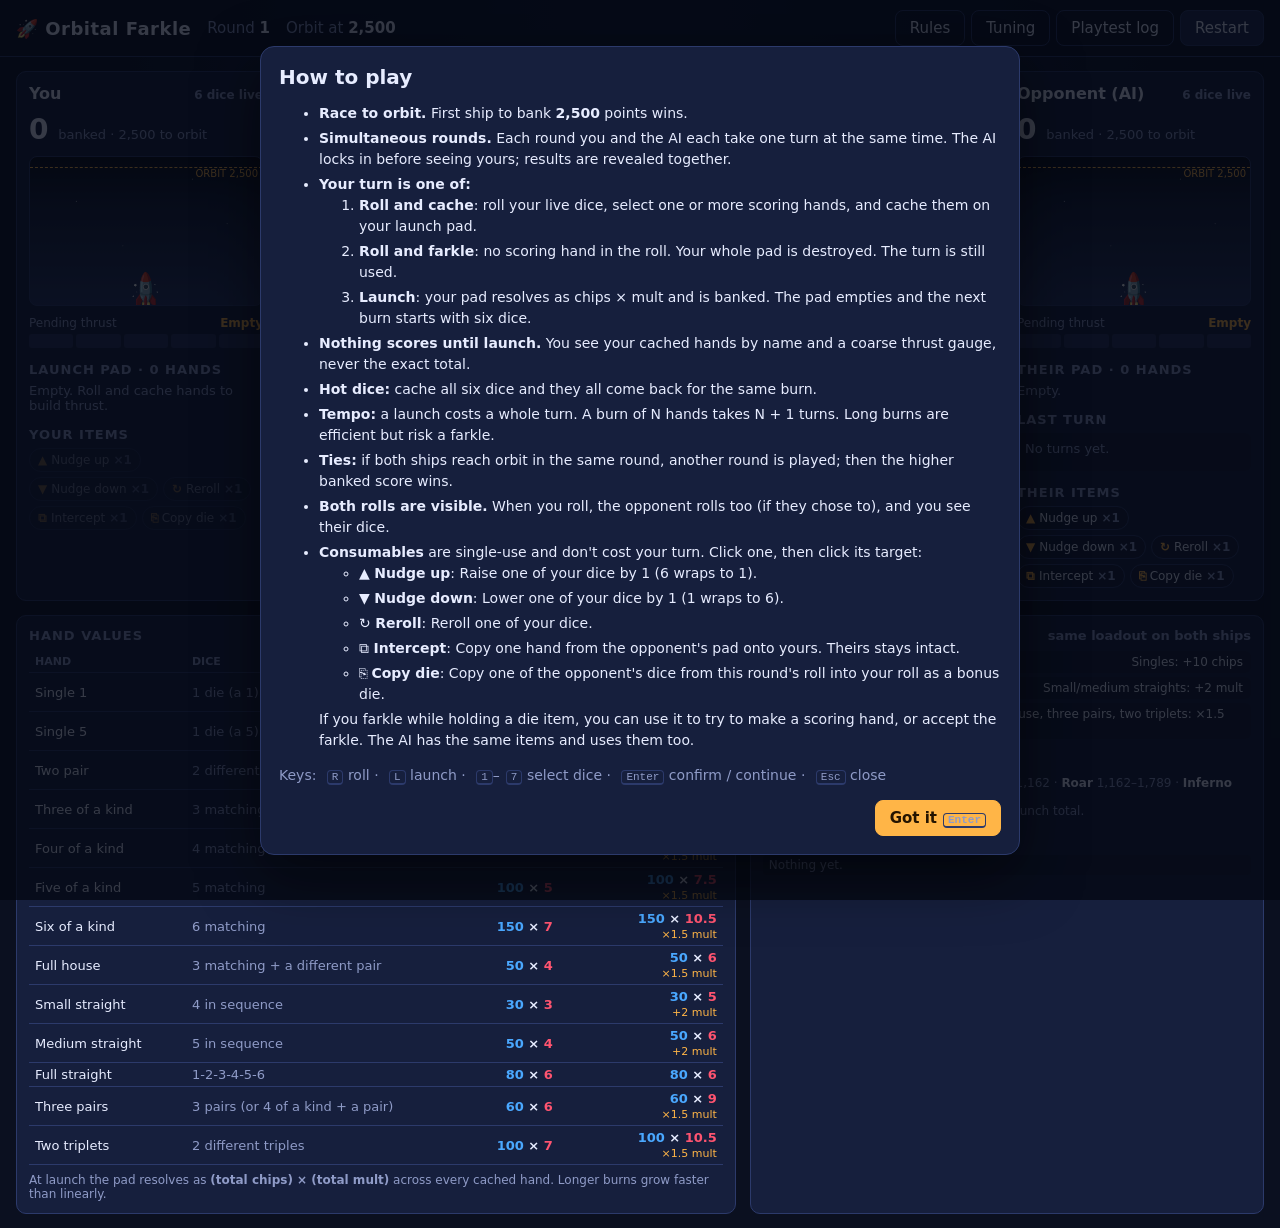
==== commit a9c08eaa: "Replace lone pairs with two pair and full house A lone pair no longer scores. Two pair (25x3) and fu" ====
--- a/orbital-farkle.html
+++ b/orbital-farkle.html
@@ -347,11 +347,12 @@
     // id, display name, family, base chips, base mult
     { id: 'single1', name: 'Single 1', family: 'single', chips: 10, mult: 1 },
     { id: 'single5', name: 'Single 5', family: 'single', chips: 5, mult: 1 },
-    { id: 'pair', name: 'Pair', family: 'set', chips: 15, mult: 2 },
+    { id: 'twoPair', name: 'Two pair', family: 'set', chips: 25, mult: 3 },
     { id: 'three', name: 'Three of a kind', family: 'set', chips: 30, mult: 3 },
     { id: 'four', name: 'Four of a kind', family: 'set', chips: 60, mult: 4 },
     { id: 'five', name: 'Five of a kind', family: 'set', chips: 100, mult: 5 },
     { id: 'six', name: 'Six of a kind', family: 'set', chips: 150, mult: 7 },
+    { id: 'fullHouse', name: 'Full house', family: 'set', chips: 50, mult: 4 },
     { id: 'smallStraight', name: 'Small straight', family: 'run', chips: 30, mult: 3 },
     { id: 'mediumStraight', name: 'Medium straight', family: 'run', chips: 50, mult: 4 },
     { id: 'fullStraight', name: 'Full straight', family: 'run', chips: 80, mult: 6 },
@@ -362,15 +363,16 @@
   const HAND_DICE_TEXT = {
     single1: '1 die (a 1)',
     single5: '1 die (a 5)',
-    pair: '2 matching',
+    twoPair: '2 different pairs',
     three: '3 matching',
     four: '4 matching',
     five: '5 matching',
     six: '6 matching',
+    fullHouse: '3 matching + a different pair',
     smallStraight: '4 in sequence',
     mediumStraight: '5 in sequence',
     fullStraight: '1-2-3-4-5-6',
-    threePairs: '3 different pairs',
+    threePairs: '3 pairs (or 4 of a kind + a pair)',
     twoTriplets: '2 different triples',
   };
 
@@ -394,7 +396,7 @@
         set: {
           enabled: true,
           xmult: 1.5,
-          appliesTo: ['pair', 'three', 'four', 'five', 'six', 'threePairs', 'twoTriplets'],
+          appliesTo: ['twoPair', 'three', 'four', 'five', 'six', 'fullHouse', 'threePairs', 'twoTriplets'],
         },
       },
       ai: {
@@ -502,6 +504,15 @@
 
   function handLabel(id, dice) {
     const h = HAND_BY_ID[id];
+    if (id === 'twoPair' || id === 'fullHouse') {
+      const c = {};
+      dice.forEach(function (v) { c[v] = (c[v] || 0) + 1; });
+      const faces = Object.keys(c).map(Number).sort();
+      if (id === 'twoPair') return h.name + ' (' + faces[0] + 's & ' + faces[1] + 's)';
+      const trip = faces.filter(function (f) { return c[f] === 3; })[0];
+      const pr = faces.filter(function (f) { return c[f] === 2; })[0];
+      return h.name + ' (' + trip + 's over ' + pr + 's)';
+    }
     if (h.family === 'set' && id !== 'threePairs' && id !== 'twoTriplets') {
       return h.name + ' (' + dice[0] + 's)';
     }
@@ -549,21 +560,30 @@
         best = { list: list.slice(), score: s };
       }
     }
-    if (n === 6) {
-      const nz = counts.filter(function (c) {
-        return c > 0;
-      });
-      if (nz.length === 3 && nz.every(function (c) { return c === 2; })) consider([makeHand('threePairs', values, cfg)]);
-      if (nz.length === 2 && nz.every(function (c) { return c === 3; })) consider([makeHand('twoTriplets', values, cfg)]);
-    }
-    const kinds = { 2: 'pair', 3: 'three', 4: 'four', 5: 'five', 6: 'six' };
+    // Single pairs don't score; pairs only count inside two pair, full house and three pairs.
+    const kinds = { 3: 'three', 4: 'four', 5: 'five', 6: 'six' };
     const straights = [
       [4, 'smallStraight'],
       [5, 'mediumStraight'],
       [6, 'fullStraight'],
     ];
     const acc = [];
-    (function recurse() {
+    // Take parts ([[face, count], ...]) out of counts as one hand, recurse, then put them back.
+    function tryHand(id, parts) {
+      for (let i = 0; i < parts.length; i++) if (counts[parts[i][0]] < parts[i][1]) return;
+      const dice = [];
+      parts.forEach(function (pt) {
+        counts[pt[0]] -= pt[1];
+        for (let i = 0; i < pt[1]; i++) dice.push(pt[0]);
+      });
+      acc.push(makeHand(id, dice, cfg));
+      recurse();
+      acc.pop();
+      parts.forEach(function (pt) {
+        counts[pt[0]] += pt[1];
+      });
+    }
+    function recurse() {
       let f = 1;
       while (f <= 6 && counts[f] === 0) f++;
       if (f > 6) {
@@ -578,12 +598,19 @@
         acc.pop();
         counts[f]++;
       }
-      for (let k = 2; k <= Math.min(counts[f], 6); k++) {
-        counts[f] -= k;
-        acc.push(makeHand(kinds[k], new Array(k).fill(f), cfg));
-        recurse();
-        acc.pop();
-        counts[f] += k;
+      for (let k = 3; k <= Math.min(counts[f], 6); k++) {
+        tryHand(kinds[k], [[f, k]]);
+      }
+      // Multi-face set hands built from f and higher faces g < h.
+      for (let g = f + 1; g <= 6; g++) {
+        tryHand('twoPair', [[f, 2], [g, 2]]);
+        tryHand('fullHouse', [[f, 3], [g, 2]]);
+        tryHand('fullHouse', [[f, 2], [g, 3]]);
+        tryHand('twoTriplets', [[f, 3], [g, 3]]);
+        for (let h = g + 1; h <= 6; h++) tryHand('threePairs', [[f, 2], [g, 2], [h, 2]]);
+        // Four of a kind plus a pair also counts as three pairs.
+        tryHand('threePairs', [[f, 4], [g, 2]]);
+        tryHand('threePairs', [[f, 2], [g, 4]]);
       }
       straights.forEach(function (st) {
         const len = st[0];
@@ -599,7 +626,8 @@
         acc.pop();
         for (let i = f; i < f + len; i++) counts[i]++;
       });
-    })();
+    }
+    recurse();
     return best ? best.list : null;
   }
 
@@ -610,7 +638,12 @@
       counts[v]++;
     });
     if (counts[1] || counts[5]) return true;
-    for (let f = 1; f <= 6; f++) if (counts[f] >= 2) return true;
+    let pairs = 0;
+    for (let f = 1; f <= 6; f++) {
+      if (counts[f] >= 3) return true;
+      if (counts[f] >= 2) pairs++;
+    }
+    if (pairs >= 2) return true; // two pair
     for (let s = 1; s <= 3; s++) {
       if (counts[s] && counts[s + 1] && counts[s + 2] && counts[s + 3]) return true;
     }
@@ -1651,7 +1684,7 @@
     $('powerups').innerHTML =
       '<div class="pu' + (p.single.enabled ? '' : ' off') + '"><span>⚡ Single booster</span><span>Singles: +' + p.single.chips + ' chips</span></div>' +
       '<div class="pu' + (p.run.enabled ? '' : ' off') + '"><span>🌀 Run booster</span><span>Small/medium straights: +' + p.run.mult + ' mult</span></div>' +
-      '<div class="pu' + (p.set.enabled ? '' : ' off') + '"><span>💎 Set booster</span><span>Pairs & of-a-kinds: ×' + p.set.xmult + ' mult</span></div>';
+      '<div class="pu' + (p.set.enabled ? '' : ' off') + '"><span>💎 Set booster</span><span>Of-a-kinds, two pair, full house, three pairs, two triplets: ×' + p.set.xmult + ' mult</span></div>';
 
     const th = OF.gaugeThresholds(cfg);
     const names = [];
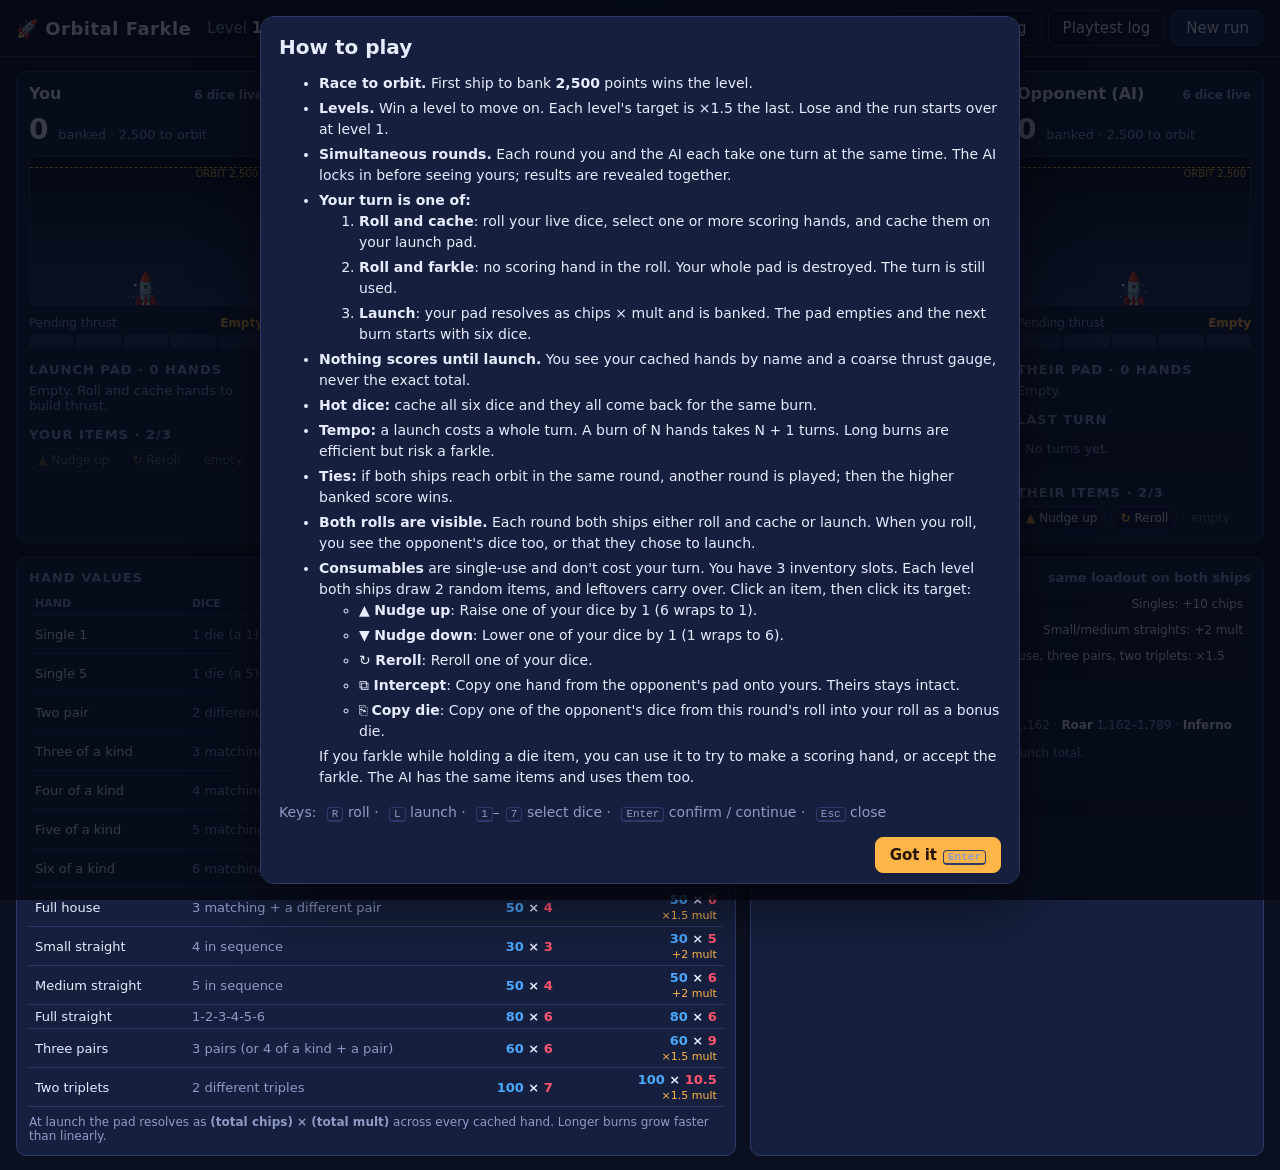
==== commit 645f0e87: "Add levels, limited random inventory, and a racing AI - Levels: win to advance; each target is 1.5x " ====
--- a/orbital-farkle.html
+++ b/orbital-farkle.html
@@ -277,12 +277,14 @@
 .die.mini { width: 40px; height: 40px; font-size: 20px; border-radius: 7px; box-shadow: 0 3px 0 #b8b2a2; border-width: 2px; cursor: default; }
 .die.mini.clickable { cursor: crosshair; }
 .die.mini.clickable:hover { transform: translateY(-2px); }
+.item.slot { border-style: dashed; color: var(--muted); opacity: 0.6; }
 </style>
 </head>
 <body>
   <header>
     <h1>🚀 Orbital Farkle</h1>
     <div class="meta">
+      <span>Level <b id="level">1</b></span>
       <span>Round <b id="round">1</b></span>
       <span>Orbit at <b id="target">0</b></span>
       <span id="overtime" hidden><b style="color:var(--accent)">OVERTIME</b></span>
@@ -292,7 +294,7 @@
       <button class="ghost" id="btn-rules">Rules</button>
       <button class="ghost" id="btn-tuning">Tuning</button>
       <button class="ghost" id="btn-stats">Playtest log</button>
-      <button id="btn-restart">Restart</button>
+      <button id="btn-restart">New run</button>
     </div>
   </header>
 
@@ -408,10 +410,13 @@
         usesItems: true,
       },
       consumables: {
-        // Starting loadout, the same for both ships.
-        start: { nudgeUp: 1, nudgeDown: 1, reroll: 1, intercept: 1, copyDie: 1 },
-        earnOnHotDice: false, // hot dice grants one random consumable
-        maxEach: 3,
+        capacity: 3, // inventory slots per ship
+        perLevel: 2, // random items granted at the start of each level (both ships get the same draws)
+        earnOnHotDice: false, // hot dice grants one random item (if there is a free slot)
+        pool: { nudgeUp: true, nudgeDown: true, reroll: true, intercept: true, copyDie: true },
+      },
+      levels: {
+        multiplier: 1.5, // each level's target = level 1 target x multiplier^(level-1)
       },
     };
   }
@@ -429,6 +434,16 @@
       }
     });
     return out;
+  }
+
+  /** Target score for a level (level 1 = cfg.targetScore). */
+  function levelTarget(cfg, level) {
+    return Math.round((cfg.targetScore * Math.pow(cfg.levels.multiplier, Math.max(0, level - 1))) / 10) * 10;
+  }
+
+  /** The config for one level: same dials, scaled target. */
+  function levelConfig(cfg, level) {
+    return mergeConfig(cfg, { targetScore: levelTarget(cfg, level) });
   }
 
   // ---------------------------------------------------------------------------
@@ -702,6 +717,15 @@
     return out;
   }
 
+  /** A rough pad value from a gauge reading: the middle of its tier (the floor of the top tier). */
+  function gaugeEstimate(g, cfg) {
+    if (!g.tier) return 0;
+    const th = gaugeThresholds(cfg);
+    const lo = g.tier === 1 ? 0 : th[g.tier - 2];
+    const hi = g.tier - 1 < th.length ? th[g.tier - 1] : null;
+    return hi === null ? lo : (lo + hi) / 2;
+  }
+
   function gaugeTier(total, handsCount, cfg) {
     if (!handsCount) return { tier: 0, of: cfg.gaugeTiers, name: 'Empty' };
     const th = gaugeThresholds(cfg);
@@ -738,6 +762,20 @@
   // Match
   // ---------------------------------------------------------------------------
 
+  function emptyInventory() {
+    const inv = {};
+    CONSUMABLE_DEFS.forEach(function (c) {
+      inv[c.id] = 0;
+    });
+    return inv;
+  }
+
+  function inventoryCount(inv) {
+    return Object.keys(inv).reduce(function (n, k) {
+      return n + (inv[k] || 0);
+    }, 0);
+  }
+
   function newSide(id, cfg) {
     return {
       id: id,
@@ -748,7 +786,7 @@
       bonus: [], // bonus[i] true when dice[i] was copied from the opponent
       rolled: null, // this round's roll as rolled, before any items (visible to the opponent)
       items: [], // consumables used this turn
-      inventory: Object.assign({}, cfg.consumables.start),
+      inventory: emptyInventory(),
       burn: null, // active burn info for logging
       lastTurn: null,
     };
@@ -766,7 +804,22 @@
     this.overtime = false;
     this.aiPlan = null;
     this.padAtRoundStart = { player: [], ai: [] };
+    this.level = opts.level || 1;
     this.log = { burns: [], rounds: [], items: [], startedAt: Date.now() };
+    // Leftover items carry over from the previous level, then both ships draw the same new items.
+    const carry = opts.carry || {};
+    if (carry.player) this.player.inventory = Object.assign(emptyInventory(), carry.player);
+    if (carry.ai) this.ai.inventory = Object.assign(emptyInventory(), carry.ai);
+    this.levelGrants = []; // items drawn this level
+    this.levelLost = { player: [], ai: [] }; // drawn items that didn't fit in a full inventory
+    for (let k = 0; k < cfg.consumables.perLevel; k++) {
+      const id = this.drawItem();
+      if (!id) break;
+      this.levelGrants.push(id);
+      [this.player, this.ai].forEach(function (sd) {
+        if (!this.giveItem(sd, id)) this.levelLost[sd.id].push(id);
+      }, this);
+    }
   }
 
   Match.prototype.other = function (side) {
@@ -881,15 +934,26 @@
     return this.spend(side, 'intercept', { hand: h.label, text: 'copied ' + h.label });
   };
 
+  /** A random item id from the enabled pool, or null if the pool is empty. */
+  Match.prototype.drawItem = function () {
+    const pool = this.cfg.consumables.pool;
+    const ids = CONSUMABLE_DEFS.map(function (c) { return c.id; }).filter(function (id) {
+      return pool[id];
+    });
+    if (!ids.length) return null;
+    return ids[Math.floor(this.rng() * ids.length)];
+  };
+
+  /** Add an item if the ship has a free inventory slot. Returns true if it fit. */
+  Match.prototype.giveItem = function (side, id) {
+    if (inventoryCount(side.inventory) >= this.cfg.consumables.capacity) return false;
+    side.inventory[id] = (side.inventory[id] || 0) + 1;
+    return true;
+  };
+
   Match.prototype.grantRandomItem = function (side) {
-    const max = this.cfg.consumables.maxEach;
-    const ids = CONSUMABLE_DEFS.map(function (c) { return c.id; }).filter(function (id) {
-      return (side.inventory[id] || 0) < max;
-    });
-    if (!ids.length) return null;
-    const id = ids[Math.floor(this.rng() * ids.length)];
-    side.inventory[id] = (side.inventory[id] || 0) + 1;
-    return id;
+    const id = this.drawItem();
+    return id && this.giveItem(side, id) ? id : null;
   };
 
   /** Cache the dice at the given indices of the current roll. Returns the turn record or null if invalid. */
@@ -1034,14 +1098,22 @@
     const need = cfg.targetScore - me.banked;
     if (pad >= need) return { type: 'launch', reason: 'Pad reaches orbit' };
 
-    const lead = me.banked - opp.banked;
+    // Judge the race on projected scores: banked plus a read of the pad gauge, so a big
+    // unbanked pad on the other ship counts as a threat even before it launches.
+    const oppEst = opp.banked + gaugeEstimate(match.gauge(opp), cfg);
+    const lead = me.banked + pad - oppEst;
+
+    // The opponent could reach orbit on their next launch. Banking short of orbit won't
+    // stop them, so race for a pad that gets us there, unless the next roll is very risky.
+    if (oppEst >= cfg.targetScore) {
+      const rescues = cfg.ai.usesItems ? (me.inventory.nudgeUp || 0) + (me.inventory.nudgeDown || 0) + (me.inventory.reroll || 0) : 0;
+      if (farkleChance(me.available) >= 0.4 && !rescues) return { type: 'launch', reason: 'They are near orbit and my dice are thin: banking' };
+      return { type: 'roll', reason: 'They are near orbit: racing to get there first' };
+    }
+
     let threshold = cfg.targetScore * cfg.ai.baseLaunchShare;
     if (lead > 0) threshold *= cfg.ai.leadingFactor;
     else if (lead < 0) threshold *= 1 + Math.min(1, (-lead / cfg.targetScore) * 2) * (cfg.ai.trailingMax - 1);
-
-    // Opponent's pad looks big and they are close: bank what we have so we are not left behind.
-    const oppGauge = gaugeTier(match.padTotal(opp), opp.pad.length, cfg);
-    if (opp.banked >= cfg.targetScore * 0.6 && oppGauge.tier >= Math.ceil(cfg.gaugeTiers * 0.6)) threshold *= 0.8;
 
     // Few dice left means a high farkle chance on the next roll. Rescue items soften that.
     let risk = farkleChance(me.available);
@@ -1053,8 +1125,8 @@
 
     threshold *= me.burn ? me.burn.jitter : 1;
     if (threshold > need) threshold = need;
-    if (pad >= threshold) return { type: 'launch', reason: lead > 0 ? 'Leading: banking early' : 'Pad is big enough' };
-    return { type: 'roll', reason: lead < 0 ? 'Trailing: pressing on' : 'Building thrust' };
+    if (pad >= threshold) return { type: 'launch', reason: lead > 0 ? 'Ahead: banking early' : 'Pad is big enough' };
+    return { type: 'roll', reason: lead < 0 ? 'Behind: pressing on' : 'Building thrust' };
   }
 
   /**
@@ -1227,6 +1299,10 @@
     CONSUMABLE_DEFS: CONSUMABLE_DEFS,
     RESCUE_ITEMS: RESCUE_ITEMS,
     defaultConfig: defaultConfig,
+    levelTarget: levelTarget,
+    levelConfig: levelConfig,
+    inventoryCount: inventoryCount,
+    gaugeEstimate: gaugeEstimate,
     mergeConfig: mergeConfig,
     makeRng: makeRng,
     rollDice: rollDice,
@@ -1300,10 +1376,29 @@
   const ITEM = {};
   OF.CONSUMABLE_DEFS.forEach(function (c) { ITEM[c.id] = c; });
 
-  function newMatch() {
+  let level = 1;
+  let runId = '';
+
+  /** Start a fresh run at level 1 with empty inventories. */
+  function newRun() {
+    runId = Date.now().toString(36);
+    startLevel(1, null);
+  }
+
+  /** After a level ends: a win moves on to the next level (items carry over); a loss starts a new run. */
+  function continueRun() {
+    if (match.winner === 'player') {
+      startLevel(level + 1, { player: Object.assign({}, match.player.inventory), ai: Object.assign({}, match.ai.inventory) });
+    } else {
+      newRun();
+    }
+  }
+
+  function startLevel(lv, carry) {
     if (match && !matchSaved && match.round > 1) saveMatch(true);
-    cfg = loadConfig();
-    match = new OF.Match(cfg);
+    level = lv;
+    cfg = OF.levelConfig(loadConfig(), lv);
+    match = new OF.Match(cfg, { level: lv, carry: carry });
     matchSaved = false;
     roundLog.length = 0;
     selected = [];
@@ -1313,6 +1408,22 @@
     phase = 'choose';
     closeModal();
     render();
+    if ($('overlay').hidden && lsGet('orbitalFarkle.seenRules', false)) showLevelIntro();
+  }
+
+  function showLevelIntro() {
+    const grants = match.levelGrants.map(function (id) { return ITEM[id].icon + ' ' + ITEM[id].name; });
+    const cap = cfg.consumables.capacity;
+    openModal(
+      '<div class="winbox"><h3>Level ' + level + '</h3>' +
+      '<div class="big">Orbit at ' + fmt(cfg.targetScore) + '</div>' +
+      '<p>' + (grants.length ? 'Both ships drew: <b>' + grants.join(', ') + '</b>.' : 'No new items this level.') + '<br>' +
+      (match.levelLost.player.length ? '<span style="color:var(--bad)">Your inventory was full, so you lost: ' + match.levelLost.player.map(function (id) { return ITEM[id].name; }).join(', ') + '.</span><br>' : '') +
+      '<span style="color:var(--muted)">Inventory: ' + OF.inventoryCount(match.player.inventory) + '/' + cap + ' slots (drawn items that don\u2019t fit are lost).</span></p></div>' +
+      '<div class="foot"><button class="primary" id="l-go">Start level<kbd>Enter</kbd></button></div>',
+      closeModal
+    );
+    bind('l-go', closeModal);
   }
 
   // ---------------------------------------------------------------------------
@@ -1433,6 +1544,7 @@
   // ---------------------------------------------------------------------------
 
   function render() {
+    $('level').textContent = level;
     $('round').textContent = match.round;
     $('target').textContent = fmt(cfg.targetScore);
     $('overtime').hidden = !match.overtime;
@@ -1482,7 +1594,7 @@
     if (!isPlayer) {
       html += '<div><h2 style="margin:4px 0 6px">Last turn</h2><div class="lastturn">' + describeTurn(side.lastTurn, false) + '</div></div>';
     }
-    html += '<div><h2 style="margin:4px 0 6px">' + (isPlayer ? 'Your items' : 'Their items') + '</h2>' + inventoryHtml(side, isPlayer) + '</div>';
+    html += '<div><h2 style="margin:4px 0 6px">' + (isPlayer ? 'Your items' : 'Their items') + ' · ' + OF.inventoryCount(side.inventory) + '/' + cfg.consumables.capacity + '</h2>' + inventoryHtml(side, isPlayer) + '</div>';
     el.innerHTML = html;
     el.querySelectorAll('li.pick').forEach(function (li) {
       li.addEventListener('click', function () { applyItem(+li.dataset.h); });
@@ -1492,16 +1604,21 @@
     });
   }
 
+  /** One chip per inventory slot: owned items, then empty slots up to capacity. */
   function inventoryHtml(side, isPlayer) {
-    return '<div class="items">' + OF.CONSUMABLE_DEFS.map(function (c) {
-      const n = side.inventory[c.id] || 0;
-      if (!isPlayer) {
-        return '<span class="item static' + (n ? '' : ' none') + '" title="' + c.desc + '"><span class="ico">' + c.icon + '</span>' + c.name + ' <b>×' + n + '</b></span>';
+    let html = '';
+    OF.CONSUMABLE_DEFS.forEach(function (c) {
+      for (let k = 0; k < (side.inventory[c.id] || 0); k++) {
+        if (!isPlayer) {
+          html += '<span class="item static" title="' + c.desc + '"><span class="ico">' + c.icon + '</span>' + c.name + '</span>';
+        } else {
+          html += '<button class="item' + (targeting === c.id ? ' active' : '') + '" data-id="' + c.id + '"' + (itemUsable(c.id) ? '' : ' disabled') +
+            ' title="' + c.desc + '"><span class="ico">' + c.icon + '</span>' + c.name + '</button>';
+        }
       }
-      const usable = itemUsable(c.id);
-      return '<button class="item' + (targeting === c.id ? ' active' : '') + (n ? '' : ' none') + '" data-id="' + c.id + '"' + (usable ? '' : ' disabled') +
-        ' title="' + c.desc + '"><span class="ico">' + c.icon + '</span>' + c.name + ' <b>×' + n + '</b></button>';
-    }).join('') + '</div>';
+    });
+    for (let k = OF.inventoryCount(side.inventory); k < cfg.consumables.capacity; k++) html += '<span class="item slot">empty</span>';
+    return '<div class="items">' + html + '</div>';
   }
 
   function itemsText(items) {
@@ -1620,7 +1737,7 @@
     bind('a-launch', onLaunch);
     bind('a-cache', onCache);
     bind('a-fcont', onFarkleContinue);
-    bind('a-again', newMatch);
+    bind('a-again', continueRun);
 
     // Farkle risk readout
     if (cfg.showFarkleRisk && phase === 'choose' && p.available) {
@@ -1647,7 +1764,7 @@
         }).join('');
         if (!OF.hasScoring(ai.rolled)) body += '<span class="hint" style="align-self:center">No scoring dice… unless they use an item.</span>';
       } else {
-        body = '<span class="hint">They are not rolling this round.</span>';
+        body = '<span class="hint">They chose to <b>launch</b> this round, so they have no roll.</span>';
       }
     } else {
       body = '<span class="hint">—</span>';
@@ -1800,7 +1917,12 @@
 
   function showGameOver() {
     const w = match.winner;
-    const title = w === 'player' ? 'You reached orbit first! 🎉' : 'The opponent reached orbit first.';
+    const nextTarget = OF.levelTarget(loadConfig(), level + 1);
+    const title = w === 'player' ? 'Level ' + level + ' cleared! 🎉' : 'The opponent reached orbit first.';
+    const sub = w === 'player'
+      ? 'Next: level ' + (level + 1) + ', orbit at <b>' + fmt(nextTarget) + '</b>. Your leftover items carry over.'
+      : 'Run over at level ' + level + '. A new run starts at level 1.';
+    const btn = w === 'player' ? 'Save & next level' : 'Save & new run';
     const q = function (name, text) {
       let s = '<label>' + text + '<div class="scale">';
       for (let i = 1; i <= 5; i++) s += '<label><input type="radio" name="' + name + '" value="' + i + '">' + i + '</label>';
@@ -1809,16 +1931,16 @@
     openModal(
       '<div class="winbox"><h3>' + title + '</h3>' +
       '<div class="big">' + fmt(match.player.banked) + ' – ' + fmt(match.ai.banked) + '</div>' +
-      '<div style="color:var(--muted)">' + match.round + ' rounds</div></div>' +
+      '<div style="color:var(--muted)">' + match.round + ' rounds</div><p>' + sub + '</p></div>' +
       '<form class="survey" id="survey"><b>Quick questions (optional, saved to the playtest log)</b>' +
       q('q_bet', 'Launching felt like a bet, not a routine.') +
       q('q_opp', 'The opponent\'s score changed when I launched.') +
       q('q_fair', 'Losses felt explained by my own choices.') +
       '<label>After a farkle, what should you have done? (or anything else)<textarea name="q_note"></textarea></label></form>' +
-      '<div class="foot"><button id="m-log">Playtest log</button><button class="primary" id="m-again">Save & play again<kbd>Enter</kbd></button></div>',
-      function () { saveSurvey(); newMatch(); }
+      '<div class="foot"><button id="m-log">Playtest log</button><button class="primary" id="m-again">' + btn + '<kbd>Enter</kbd></button></div>',
+      function () { saveSurvey(); continueRun(); }
     );
-    bind('m-again', function () { saveSurvey(); newMatch(); });
+    bind('m-again', function () { saveSurvey(); continueRun(); });
     bind('m-log', function () { saveSurvey(); showStats(); });
   }
 
@@ -1850,12 +1972,14 @@
       startedAt: new Date(match.log.startedAt).toISOString(),
       endedAt: new Date().toISOString(),
       abandoned: !!abandoned,
+      runId: runId,
+      level: level,
       winner: abandoned ? null : match.winner,
       rounds: match.round,
       playerBanked: match.player.banked,
       aiBanked: match.ai.banked,
       comeback: comeback,
-      config: { targetScore: cfg.targetScore, scoringMode: cfg.scoringMode, gaugeTiers: cfg.gaugeTiers, hotDice: cfg.hotDice, showFarkleRisk: cfg.showFarkleRisk, consumables: cfg.consumables, aiUsesItems: cfg.ai.usesItems },
+      config: { targetScore: cfg.targetScore, levelMultiplier: cfg.levels.multiplier, scoringMode: cfg.scoringMode, gaugeTiers: cfg.gaugeTiers, hotDice: cfg.hotDice, showFarkleRisk: cfg.showFarkleRisk, consumables: cfg.consumables, aiUsesItems: cfg.ai.usesItems },
       burns: burns,
       items: match.log.items,
       roundLog: match.log.rounds,
@@ -1908,6 +2032,7 @@
       leadingN: leading.length,
       comebacks: done.length ? done.filter(function (m) { return m.comeback; }).length / done.length : null,
       avgRounds: avg(done.map(function (m) { return m.rounds; })),
+      bestLevel: done.reduce(function (b, m) { return m.winner === 'player' ? Math.max(b, m.level || 1) : b; }, 0),
       itemsPerMatch: avg(done.map(function (m) { return (m.items || []).filter(function (i) { return i.side === 'player'; }).length; })),
     };
   }
@@ -1933,6 +2058,7 @@
       stat(num(s.avgRounds, 1), 'Average rounds per match') +
       stat(s.burns, 'Your burns logged') +
       stat(num(s.itemsPerMatch, 1), 'Items you used per match') +
+      stat(s.bestLevel || '–', 'Highest level cleared') +
       '</div>' +
       '<p style="color:var(--muted);font-size:13px">Logs live in this browser only (localStorage). Export them to collect results from each tester.</p>' +
       '<div class="foot"><button id="s-clear">Clear log</button><button id="s-csv">Export burns CSV</button><button id="s-json">Export JSON</button><button class="primary" id="s-close">Close<kbd>Esc</kbd></button></div>',
@@ -1948,11 +2074,11 @@
   }
 
   function burnsCsv(logs) {
-    const cols = ['matchId', 'tester', 'winner', 'side', 'startRound', 'endRound', 'caches', 'rolls', 'hotDice', 'items', 'outcome', 'total', 'diffAtStart', 'diffAtEnd', 'trailing', 'targetScore', 'scoringMode'];
+    const cols = ['matchId', 'runId', 'level', 'tester', 'winner', 'side', 'startRound', 'endRound', 'caches', 'rolls', 'hotDice', 'items', 'outcome', 'total', 'diffAtStart', 'diffAtEnd', 'trailing', 'targetScore', 'scoringMode'];
     const rows = [cols.join(',')];
     logs.forEach(function (m) {
       m.burns.forEach(function (b) {
-        const r = Object.assign({ matchId: m.id, tester: m.tester, winner: m.winner, targetScore: m.config.targetScore, scoringMode: m.config.scoringMode }, b);
+        const r = Object.assign({ matchId: m.id, runId: m.runId, level: m.level, tester: m.tester, winner: m.winner, targetScore: m.config.targetScore, scoringMode: m.config.scoringMode }, b);
         rows.push(cols.map(function (c) { const v = r[c]; return v === null || v === undefined ? '' : JSON.stringify(v); }).join(','));
       });
     });
@@ -1984,9 +2110,9 @@
         '<td><input type="number" min="0" step="0.5" data-hand="' + h.id + '" data-k="mult" value="' + c.hands[h.id].mult + '"></td></tr>';
     });
     openModal(
-      '<h3>Tuning dials</h3><p style="color:var(--muted);font-size:13px;margin-top:0">Changes apply when you save, and restart the match. Saved in this browser.</p>' +
+      '<h3>Tuning dials</h3><p style="color:var(--muted);font-size:13px;margin-top:0">Changes apply when you save, and start a new run at level 1. Saved in this browser.</p>' +
       '<form class="form" id="tune">' +
-      '<label>Target score (orbital velocity)<input type="number" name="targetScore" min="100" step="100" value="' + c.targetScore + '"></label>' +
+      '<label>Level 1 target score (orbital velocity)<input type="number" name="targetScore" min="100" step="100" value="' + c.targetScore + '"></label>' +
       '<label>Scoring at launch<select name="scoringMode"><option value="pooled"' + (c.scoringMode === 'pooled' ? ' selected' : '') + '>Pooled: total chips × total mult</option><option value="perHand"' + (c.scoringMode === 'perHand' ? ' selected' : '') + '>Per hand: sum of each chips × mult</option></select></label>' +
       '<label>Gauge tiers (granularity)<input type="number" name="gaugeTiers" min="2" max="12" step="1" value="' + c.gaugeTiers + '"></label>' +
       '<label class="inline"><input type="checkbox" name="hotDice"' + (c.hotDice ? ' checked' : '') + '>Hot dice (all six return when every die is cached)</label>' +
@@ -2002,12 +2128,18 @@
       '<label>Trailing: max launch-point factor (&gt;1 = later)<input type="number" name="ai_trail" min="1" max="4" step="0.1" value="' + c.ai.trailingMax + '"></label>' +
       '<label>Randomness per burn (±)<input type="number" name="ai_jitter" min="0" max="0.9" step="0.05" value="' + c.ai.jitter + '"></label>' +
       '<label class="inline"><input type="checkbox" name="ai_items"' + (c.ai.usesItems ? ' checked' : '') + '>AI uses consumables</label>' +
-      '<h4>Consumables (starting count on both ships)</h4>' +
+      '<h4>Levels</h4>' +
+      '<label>Target multiplier per level<input type="number" name="lv_mult" min="1" max="4" step="0.05" value="' + c.levels.multiplier + '"></label>' +
+      '<span></span>' +
+      '<h4>Consumables</h4>' +
+      '<label>Inventory slots per ship<input type="number" name="cs_cap" min="0" max="10" step="1" value="' + c.consumables.capacity + '"></label>' +
+      '<label>Random items granted each level (same for both ships)<input type="number" name="cs_per" min="0" max="10" step="1" value="' + c.consumables.perLevel + '"></label>' +
+      '<label class="inline"><input type="checkbox" name="cs_earn"' + (c.consumables.earnOnHotDice ? ' checked' : '') + '>Hot dice earns one random item</label>' +
+      '<span></span>' +
+      '<div style="grid-column:1/-1;color:var(--muted)">Items that can be drawn:</div>' +
       OF.CONSUMABLE_DEFS.map(function (it) {
-        return '<label>' + it.icon + ' ' + it.name + '<input type="number" min="0" max="9" step="1" name="cs_' + it.id + '" value="' + (c.consumables.start[it.id] || 0) + '"></label>';
+        return '<label class="inline"><input type="checkbox" name="cs_' + it.id + '"' + (c.consumables.pool[it.id] ? ' checked' : '') + '>' + it.icon + ' ' + it.name + '</label>';
       }).join('') +
-      '<label class="inline"><input type="checkbox" name="cs_earn"' + (c.consumables.earnOnHotDice ? ' checked' : '') + '>Hot dice earns one random item</label>' +
-      '<label>Max of each item<input type="number" min="1" max="9" step="1" name="cs_max" value="' + c.consumables.maxEach + '"></label>' +
       '<h4>Base hand values</h4>' +
       '<table class="values edit" style="grid-column:1/-1">' + handRows + '</table>' +
       '</form>' +
@@ -2017,7 +2149,7 @@
     bind('t-cancel', closeModal);
     bind('t-reset', function () {
       try { localStorage.removeItem(LS_CONFIG); } catch (e) { /* ignore */ }
-      newMatch();
+      newRun();
     });
     bind('t-save', function () {
       const f = $('tune');
@@ -2035,11 +2167,17 @@
           set: { enabled: chk('pu_set'), xmult: val('pu_set_v') || 1 },
         },
         ai: { baseLaunchShare: val('ai_base'), leadingFactor: val('ai_lead'), trailingMax: val('ai_trail'), jitter: val('ai_jitter'), usesItems: chk('ai_items') },
-        consumables: { start: {}, earnOnHotDice: chk('cs_earn'), maxEach: Math.max(1, Math.round(val('cs_max')) || 3) },
+        consumables: {
+          capacity: Math.max(0, Math.round(val('cs_cap')) || 0),
+          perLevel: Math.max(0, Math.round(val('cs_per')) || 0),
+          earnOnHotDice: chk('cs_earn'),
+          pool: {},
+        },
+        levels: { multiplier: Math.max(1, val('lv_mult') || 1.5) },
         hands: {},
       };
       OF.CONSUMABLE_DEFS.forEach(function (it) {
-        over.consumables.start[it.id] = Math.max(0, Math.round(val('cs_' + it.id)) || 0);
+        over.consumables.pool[it.id] = chk('cs_' + it.id);
       });
       f.querySelectorAll('input[data-hand]').forEach(function (inp) {
         const id = inp.dataset.hand;
@@ -2047,7 +2185,7 @@
         over.hands[id][inp.dataset.k] = Math.max(0, parseFloat(inp.value) || 0);
       });
       lsSet(LS_CONFIG, over);
-      newMatch();
+      newRun();
     });
   }
 
@@ -2058,7 +2196,8 @@
   function showRules() {
     openModal(
       '<h3>How to play</h3><div class="rules"><ul>' +
-      '<li><b>Race to orbit.</b> First ship to bank <b>' + fmt(cfg.targetScore) + '</b> points wins.</li>' +
+      '<li><b>Race to orbit.</b> First ship to bank <b>' + fmt(cfg.targetScore) + '</b> points wins the level.</li>' +
+      '<li><b>Levels.</b> Win a level to move on. Each level\'s target is ×' + cfg.levels.multiplier + ' the last. Lose and the run starts over at level 1.</li>' +
       '<li><b>Simultaneous rounds.</b> Each round you and the AI each take one turn at the same time. The AI locks in before seeing yours; results are revealed together.</li>' +
       '<li><b>Your turn is one of:</b><ol>' +
       '<li><b>Roll and cache</b>: roll your live dice, select one or more scoring hands, and cache them on your launch pad.</li>' +
@@ -2068,8 +2207,8 @@
       '<li><b>Hot dice:</b> cache all six dice and they all come back for the same burn.</li>' +
       '<li><b>Tempo:</b> a launch costs a whole turn. A burn of N hands takes N + 1 turns. Long burns are efficient but risk a farkle.</li>' +
       '<li><b>Ties:</b> if both ships reach orbit in the same round, another round is played; then the higher banked score wins.</li>' +
-      '<li><b>Both rolls are visible.</b> When you roll, the opponent rolls too (if they chose to), and you see their dice.</li>' +
-      '<li><b>Consumables</b> are single-use and don\'t cost your turn. Click one, then click its target:<ul>' +
+      '<li><b>Both rolls are visible.</b> Each round both ships either roll and cache or launch. When you roll, you see the opponent\'s dice too, or that they chose to launch.</li>' +
+      '<li><b>Consumables</b> are single-use and don\'t cost your turn. You have ' + cfg.consumables.capacity + ' inventory slots. Each level both ships draw ' + cfg.consumables.perLevel + ' random items, and leftovers carry over. Click an item, then click its target:<ul>' +
       OF.CONSUMABLE_DEFS.map(function (c) { return '<li>' + c.icon + ' <b>' + c.name + '</b>: ' + c.desc + '</li>'; }).join('') +
       '</ul>If you farkle while holding a die item, you can use it to try to make a scoring hand, or accept the farkle. The AI has the same items and uses them too.</li>' +
       '</ul><p style="color:var(--muted)">Keys: <kbd>R</kbd> roll · <kbd>L</kbd> launch · <kbd>1</kbd>–<kbd>7</kbd> select dice · <kbd>Enter</kbd> confirm / continue · <kbd>Esc</kbd> close</p></div>' +
@@ -2087,7 +2226,7 @@
   bind('btn-tuning', showTuning);
   bind('btn-stats', showStats);
   bind('btn-restart', function () {
-    if (match.round <= 1 || phase === 'over' || confirm('Restart the match? Progress is logged as abandoned.')) newMatch();
+    if ((level === 1 && match.round <= 1) || confirm('Start a new run at level 1? This level is logged as abandoned.')) newRun();
   });
 
   document.addEventListener('keydown', function (e) {
@@ -2118,7 +2257,7 @@
     render: function () { render(); },
   };
 
-  newMatch();
+  newRun();
   if (!lsGet('orbitalFarkle.seenRules', false)) {
     lsSet('orbitalFarkle.seenRules', true);
     showRules();
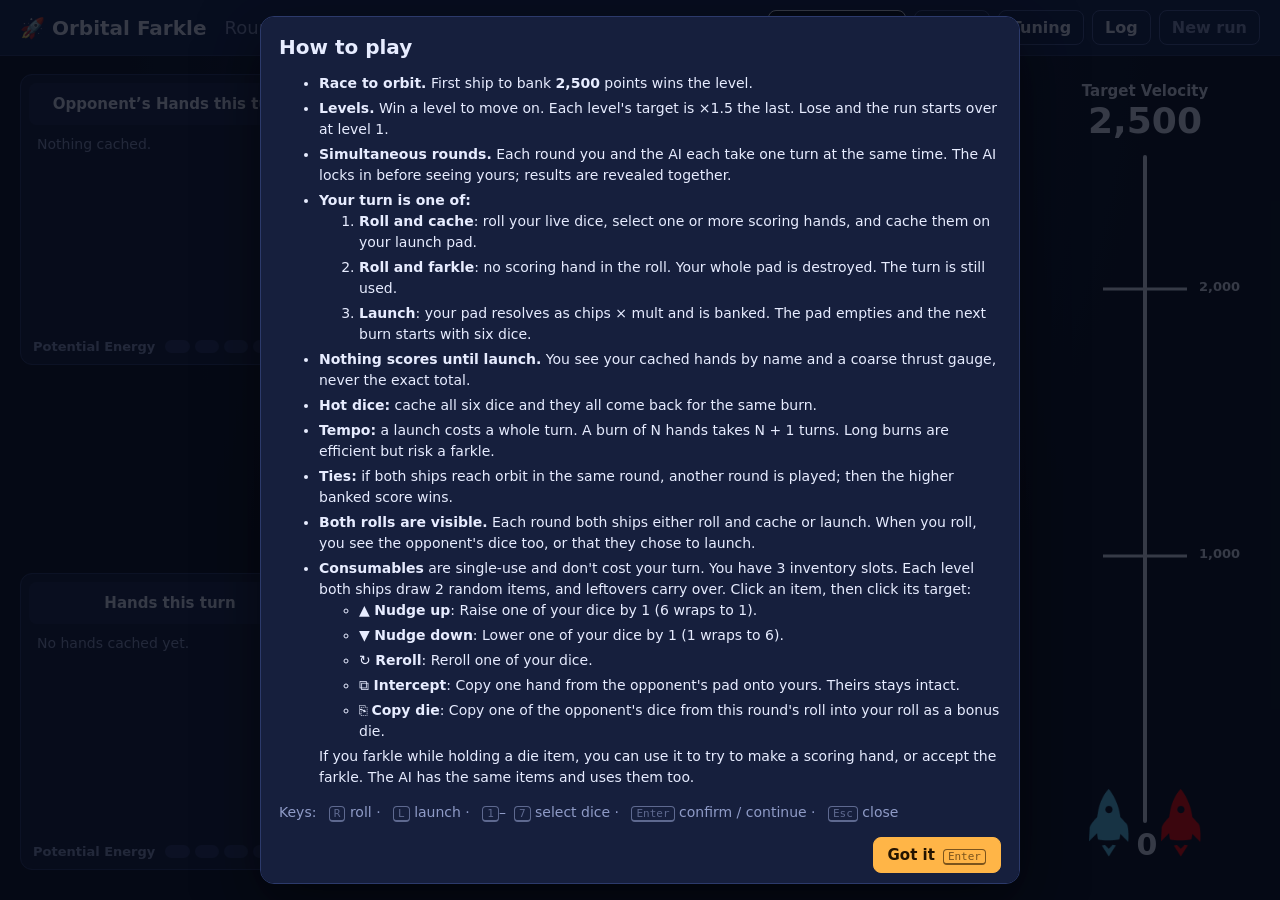
==== commit 7ee4000e: "Rework the gameplay layout to match the mockup Opponent board on top and player board below in the c" ====
--- a/orbital-farkle.html
+++ b/orbital-farkle.html
@@ -19,10 +19,14 @@
   --bad: #ff5470;
   --chips: #4aa8ff;
   --mult: #ff5470;
+  --me: #6cc4ff;
+  --opp: #ff5a4a;
   --die: #f4f1e8;
   --die-text: #1a1f36;
   --sel: #ffb547;
-  --radius: 10px;
+  --radius: 12px;
+  --rocket-red: url("[data-uri]");
+  --rocket-blue: url("[data-uri]");
   font-family: system-ui, -apple-system, 'Segoe UI', Roboto, sans-serif;
 }
 
@@ -35,162 +39,217 @@
   font-size: 15px;
 }
 button {
-  font: inherit;
-  cursor: pointer;
-  border-radius: 8px;
-  border: 1px solid var(--line);
-  background: var(--panel2);
-  color: var(--text);
-  padding: 8px 14px;
+  font: inherit; cursor: pointer; border-radius: 8px; border: 1px solid var(--line);
+  background: var(--panel2); color: var(--text); padding: 8px 14px;
 }
 button:hover:not(:disabled) { border-color: var(--accent); }
 button:disabled { opacity: 0.4; cursor: not-allowed; }
 button.primary { background: var(--accent); color: #241400; border-color: var(--accent); font-weight: 700; }
 button.danger { background: var(--accent2); color: #fff; border-color: var(--accent2); font-weight: 700; }
 button.ghost { background: transparent; }
+button.link { background: none; border: none; color: var(--accent); text-decoration: underline; padding: 0 4px; font-weight: 700; }
 kbd {
-  font-size: 11px; border: 1px solid var(--line); border-bottom-width: 2px; border-radius: 4px;
-  padding: 0 4px; color: var(--muted); margin-left: 6px;
+  font-size: 11px; border: 1px solid currentColor; border-bottom-width: 2px; border-radius: 4px;
+  padding: 0 4px; opacity: 0.6; margin-left: 8px; font-weight: 400;
 }
-
+.muted { color: var(--muted); }
+.accent { color: var(--accent); }
+.bad { color: var(--bad); }
+
+/* Header */
 header {
-  display: flex; align-items: center; gap: 16px; flex-wrap: wrap;
-  padding: 10px 16px; border-bottom: 1px solid var(--line); background: rgba(11, 16, 32, 0.7);
+  display: flex; align-items: center; gap: 18px; flex-wrap: wrap;
+  padding: 10px 20px; background: #16244f; border-bottom: 1px solid var(--line);
 }
-header h1 { font-size: 18px; margin: 0; letter-spacing: 0.5px; }
-header .meta { color: var(--muted); display: flex; gap: 16px; flex-wrap: wrap; }
+header h1 { font-size: 20px; margin: 0; }
+header .meta { display: flex; gap: 18px; color: var(--muted); font-size: 18px; }
 header .meta b { color: var(--text); }
 header .spacer { flex: 1; }
-header .tools { display: flex; gap: 6px; flex-wrap: wrap; }
-
-main {
+header .tools { display: flex; gap: 8px; flex-wrap: wrap; }
+.hbtn { font-weight: 600; font-size: 16px; padding: 7px 12px; background: transparent; border-color: #4a5c99; }
+.hbtn.strong { background: var(--bg); border-color: var(--text); }
+.hbtn.ghost { color: var(--muted); }
+
+/* Board layout: hands | boards | track */
+.board {
   display: grid;
-  grid-template-columns: 260px minmax(0, 1fr) 260px;
-  gap: 14px;
-  padding: 14px 16px;
-  max-width: 1300px;
-  margin: 0 auto;
+  grid-template-columns: 300px minmax(0, 720px) 230px;
+  grid-template-rows: auto 1fr auto;
+  grid-template-areas:
+    "oh ob tr"
+    ".  mid tr"
+    "mh mb tr";
+  gap: 16px 22px;
+  justify-content: center;
+  padding: 18px 20px 24px;
+  min-height: calc(100vh - 62px);
 }
-@media (max-width: 960px) {
-  main { grid-template-columns: 1fr 1fr; }
-  #center { grid-column: 1 / -1; order: -1; }
+#opp-hands { grid-area: oh; }
+#opp-board { grid-area: ob; }
+#middle { grid-area: mid; }
+#my-hands { grid-area: mh; }
+#my-board { grid-area: mb; }
+#track { grid-area: tr; }
+
+@media (max-width: 1180px) {
+  .board {
+    grid-template-columns: minmax(0, 1fr) 150px;
+    grid-template-areas: "ob tr" "oh tr" "mid tr" "mb tr" "mh tr";
+    grid-template-rows: auto;
+  }
+  .handsbox { min-height: 0; }
+  .hlist { min-height: 40px; }
+  #track { position: sticky; top: 12px; height: calc(100vh - 100px); min-height: 360px; align-self: start; }
 }
-@media (max-width: 560px) {
-  main { grid-template-columns: 1fr; }
+@media (max-width: 640px) {
+  .board {
+    grid-template-columns: minmax(0, 1fr);
+    grid-template-areas: "ob" "oh" "mid" "mb" "mh" "tr";
+    padding: 12px 16px;
+  }
+  #track { position: static; height: 320px; min-height: 0; }
+  header .meta { font-size: 15px; }
+  .hbtn { font-size: 14px; padding: 5px 9px; }
 }
 
-.panel {
-  background: var(--panel);
-  border: 1px solid var(--line);
-  border-radius: var(--radius);
-  padding: 12px;
+/* Hands boxes (left column) */
+.handsbox {
+  background: var(--panel); border: 1px solid var(--line); border-radius: var(--radius); padding: 8px;
+  display: flex; flex-direction: column; min-height: 250px; align-self: stretch;
 }
-.panel h2 { font-size: 13px; text-transform: uppercase; letter-spacing: 1px; color: var(--muted); margin: 0 0 8px; }
-.panel h2 .tag { float: right; text-transform: none; letter-spacing: 0; }
-
-/* Ship panels */
-.ship { display: flex; flex-direction: column; gap: 10px; }
-.ship .name { font-weight: 700; font-size: 16px; display: flex; justify-content: space-between; align-items: baseline; }
-.ship .banked { font-size: 28px; font-weight: 800; font-variant-numeric: tabular-nums; }
-.ship .banked small { font-size: 13px; color: var(--muted); font-weight: 400; }
-.track {
-  position: relative; height: 150px; border-radius: 8px; overflow: hidden;
-  background: linear-gradient(to top, #24315c 0%, #121a33 70%, #070a14 100%);
-  border: 1px solid var(--line);
+.handsbox .hhead { background: var(--panel2); border-radius: 8px; text-align: center; font-weight: 700; padding: 12px 8px; margin-bottom: 8px; }
+.hlist { list-style: none; margin: 0; padding: 0 4px; flex: 1; display: flex; flex-direction: column; gap: 4px; font-size: 14px; overflow: auto; max-height: 260px; }
+.hlist li { display: flex; justify-content: space-between; gap: 8px; padding: 3px 4px; border-radius: 6px; font-weight: 600; }
+.hlist li.empty { color: var(--muted); font-weight: 400; }
+.hlist li.pick { cursor: pointer; outline: 1px dashed var(--chips); }
+.hlist li.pick:hover { background: #24407a; }
+.hfoot { padding: 8px 4px 2px; }
+.copied { font-size: 10px; color: var(--chips); border: 1px solid var(--chips); border-radius: 8px; padding: 0 4px; margin-left: 4px; font-weight: 400; }
+
+.gauge { display: flex; align-items: center; gap: 10px; }
+.gauge .glabel { font-size: 13px; font-weight: 600; color: var(--muted); white-space: nowrap; }
+.gauge .segs { display: flex; gap: 5px; flex: 1; }
+.gauge .seg { flex: 1; height: 13px; border-radius: 7px; background: #2a3566; transition: background 0.3s; }
+.gauge .seg.on { background: linear-gradient(to right, var(--accent2), var(--accent)); box-shadow: 0 0 8px rgba(255, 140, 60, 0.45); }
+
+/* Ship boards (center column) */
+.ship-board {
+  background: var(--bg2); border: 1px solid var(--line); border-radius: 14px; padding: 12px 14px;
+  display: flex; flex-direction: column; gap: 12px;
 }
-.track .orbit {
-  position: absolute; top: 10px; left: 0; right: 0; border-top: 1px dashed var(--accent);
-  font-size: 10px; color: var(--accent); text-align: right; padding-right: 4px;
+.ship-board.opp { border-top: 3px solid var(--opp); }
+.ship-board.me { border-bottom: 3px solid var(--me); }
+.board-title { text-align: center; font-size: 22px; font-weight: 700; color: var(--muted); }
+.oppnote { font-size: 13px; color: var(--muted); text-align: center; min-height: 18px; }
+.oppnote b { color: var(--text); }
+
+.toolbar { display: flex; justify-content: space-between; align-items: center; gap: 10px; flex-wrap: wrap; }
+.pu-row, .it-row { display: flex; gap: 8px; flex-wrap: wrap; }
+.pu-tile {
+  width: 46px; height: 46px; border-radius: 9px; display: flex; align-items: center; justify-content: center; font-size: 22px;
+  background: var(--panel2); border: 2px solid var(--chips);
 }
-.track .fill { position: absolute; left: 0; right: 0; bottom: 0; background: rgba(79, 209, 139, 0.15); transition: height 0.8s ease; }
-.track .rocket {
-  position: absolute; left: 50%; font-size: 28px; transform: translate(-50%, 50%) rotate(-45deg);
-  transition: bottom 1s cubic-bezier(.3,1.4,.5,1);
+.pu-tile.off { opacity: 0.3; filter: grayscale(1); }
+.it-tile {
+  min-width: 46px; height: 46px; border-radius: 9px; display: inline-flex; align-items: center; justify-content: center;
+  padding: 0 8px; font-weight: 800; font-size: 15px; background: var(--panel2); color: var(--text); border: 2px solid var(--accent);
 }
-.track .stars { position: absolute; inset: 0; background-image: radial-gradient(1px 1px at 20% 30%, #fff8, transparent), radial-gradient(1px 1px at 70% 15%, #fff6, transparent), radial-gradient(1px 1px at 40% 60%, #fff4, transparent), radial-gradient(1px 1px at 85% 45%, #fff5, transparent); }
-
-.gauge { display: flex; flex-direction: column; gap: 4px; }
-.gauge .label { display: flex; justify-content: space-between; font-size: 12px; color: var(--muted); }
-.gauge .label b { color: var(--accent); }
-.gauge .segs { display: flex; gap: 3px; }
-.gauge .seg { flex: 1; height: 14px; border-radius: 3px; background: #26305a; transition: background 0.3s; }
-.gauge .seg.on { background: linear-gradient(to top, var(--accent2), var(--accent)); box-shadow: 0 0 8px rgba(255, 140, 60, 0.5); }
-
-.padlist { list-style: none; margin: 0; padding: 0; font-size: 13px; display: flex; flex-direction: column; gap: 3px; max-height: 180px; overflow: auto; }
-.padlist li { background: var(--bg2); padding: 4px 8px; border-radius: 6px; display: flex; justify-content: space-between; gap: 6px; }
-.padlist li .dice { color: var(--muted); font-variant-numeric: tabular-nums; white-space: nowrap; }
-.padlist .empty { color: var(--muted); background: none; padding: 0; }
-
-.lastturn { font-size: 13px; background: var(--bg2); border-radius: 6px; padding: 8px; min-height: 38px; }
-.lastturn .t-farkle { color: var(--bad); font-weight: 700; }
-.lastturn .t-launch { color: var(--good); font-weight: 700; }
-.lastturn .t-cache { color: var(--accent); font-weight: 700; }
-.lastturn .why { color: var(--muted); font-style: italic; display: block; margin-top: 2px; }
-
-.powerups { display: flex; flex-direction: column; gap: 4px; font-size: 12px; }
-.powerups .pu { display: flex; justify-content: space-between; background: var(--bg2); padding: 4px 8px; border-radius: 6px; }
-.powerups .pu.off { opacity: 0.4; text-decoration: line-through; }
-
-/* Center */
-#center { display: flex; flex-direction: column; gap: 14px; }
-.status {
-  text-align: center; font-size: 15px; min-height: 22px; color: var(--muted);
+button.it-tile:disabled { opacity: 0.45; }
+button.it-tile.active { background: var(--accent); color: #241400; }
+.it-tile.slot { border: 2px dashed var(--line); background: transparent; }
+
+.velocity { display: flex; align-items: center; gap: 10px; font-weight: 600; font-size: 15px; }
+.velocity .vlabel { white-space: nowrap; font-variant-numeric: tabular-nums; }
+.velocity .vsegs { display: flex; gap: 5px; flex: 1; }
+.velocity .seg { flex: 1; height: 15px; border-radius: 8px; background: #2a3566; transition: background 0.5s; }
+.velocity.me .seg.on { background: var(--me); }
+.velocity.opp .seg.on { background: var(--opp); }
+.rocket-ico { width: 18px; height: 30px; background: center / contain no-repeat; transform: rotate(45deg); flex: none; }
+.rocket-ico.me { background-image: var(--rocket-blue); }
+.rocket-ico.opp { background-image: var(--rocket-red); }
+
+.action-row { display: flex; gap: 12px; }
+.big-btn { flex: 1; font-size: 22px; font-weight: 800; padding: 18px 10px; border-radius: 8px; border: none; }
+.big-btn.roll { background: var(--good); color: #062614; }
+.big-btn.launch { background: var(--accent2); color: #2a0b00; }
+.big-btn:disabled { opacity: 0.3; }
+
+.dice-row { display: flex; gap: 12px; justify-content: center; }
+.die {
+  flex: 1 1 0; max-width: 104px; aspect-ratio: 1; border-radius: 10px; background: var(--die); color: var(--die-text);
+  display: flex; align-items: center; justify-content: center; font-size: clamp(22px, 4vw, 38px); font-weight: 800;
+  box-shadow: 0 4px 0 #b8b2a2, 0 6px 14px rgba(0, 0, 0, 0.4); user-select: none; border: 3px solid transparent;
+  transition: transform 0.12s, border-color 0.12s; padding: 0; min-width: 0;
 }
-.status b { color: var(--text); }
-.status .lock { color: var(--accent); }
-
-.tray {
-  display: flex; justify-content: center; gap: 12px; flex-wrap: wrap; padding: 18px 8px; min-height: 106px;
-  background: radial-gradient(ellipse at center, #1f2b57 0%, var(--panel) 70%); border-radius: var(--radius); border: 1px solid var(--line);
-}
-.die {
-  width: 64px; height: 64px; border-radius: 10px; background: var(--die); color: var(--die-text);
-  display: flex; align-items: center; justify-content: center; font-size: 32px; font-weight: 800;
-  box-shadow: 0 4px 0 #b8b2a2, 0 6px 14px rgba(0, 0, 0, 0.4); user-select: none; border: 3px solid transparent;
-  transition: transform 0.12s, border-color 0.12s;
-  padding: 0;
-}
+.die.static { cursor: default; }
 .die.clickable:hover { transform: translateY(-3px); }
 .die.sel { border-color: var(--sel); transform: translateY(-6px); box-shadow: 0 4px 0 #b8b2a2, 0 0 18px rgba(255, 181, 71, 0.8); }
-.die.blank { background: #2a3566; color: #5a6699; box-shadow: none; font-size: 20px; }
-.die.dead { opacity: 0.35; }
+.die.blank { background: var(--panel2); box-shadow: none; }
+.die.blank.gone { background: transparent; border: 2px dashed #2a3566; }
+.die.dead { opacity: 0.4; }
+.die.bonus { background: #d7e9ff; box-shadow: 0 4px 0 #8fb3dd, 0 6px 14px rgba(0, 0, 0, 0.4); border-color: var(--chips); }
+.die.bonus.sel { border-color: var(--sel); }
+.die.target { outline: 2px dashed var(--chips); outline-offset: 3px; cursor: crosshair; }
+.die.changed { animation: pop 0.4s ease-out; }
 .die.rolling { animation: tumble 0.45s ease-out; }
 @keyframes tumble {
   0% { transform: rotate(-200deg) scale(0.6); opacity: 0.2; }
   70% { transform: rotate(15deg) scale(1.08); }
   100% { transform: rotate(0) scale(1); opacity: 1; }
 }
-
-.selinfo { min-height: 50px; text-align: center; font-size: 14px; }
+@keyframes pop { 0% { transform: scale(1.3); } 100% { transform: scale(1); } }
+
+/* Middle gap: status and selection */
+.middle { display: flex; flex-direction: column; justify-content: center; align-items: center; gap: 10px; text-align: center; min-height: 120px; }
+.middle .status { font-size: 16px; color: var(--muted); }
+.middle .status b { color: var(--text); }
+.middle .status b.bad { color: var(--bad); }
+.middle .lock { color: var(--accent); }
+.middle .hint { color: var(--muted); font-size: 14px; }
 .selinfo .hand { display: inline-block; margin: 3px 4px; background: var(--panel2); padding: 4px 10px; border-radius: 20px; border: 1px solid var(--line); }
-.selinfo .invalid { color: var(--bad); }
-.selinfo .hint { color: var(--muted); }
+.risk { font-size: 13px; color: var(--muted); }
+.risk b { color: var(--text); }
+.farkle-banner { color: var(--bad); font-weight: 900; font-size: 30px; letter-spacing: 3px; animation: shake 0.4s; }
+@keyframes shake { 0%,100% { transform: translateX(0); } 25% { transform: translateX(-8px); } 75% { transform: translateX(8px); } }
 .cm { font-variant-numeric: tabular-nums; font-weight: 700; }
 .cm .c { color: var(--chips); }
 .cm .m { color: var(--mult); }
-
-.actions { display: flex; justify-content: center; gap: 10px; flex-wrap: wrap; }
-.actions button { min-width: 140px; padding: 12px 18px; font-size: 16px; }
-.risk { text-align: center; font-size: 12px; color: var(--muted); }
-.risk b { color: var(--text); }
-
-.farkle-banner {
-  text-align: center; color: var(--bad); font-weight: 900; font-size: 26px; letter-spacing: 2px; animation: shake 0.4s;
+.t-farkle { color: var(--bad); font-weight: 700; }
+.t-launch { color: var(--good); font-weight: 700; }
+.t-cache { color: var(--accent); font-weight: 700; }
+.t-item { color: var(--chips); }
+.why { font-style: italic; }
+
+/* Race track (right column) */
+.track { display: flex; flex-direction: column; align-items: center; padding: 8px 0; min-height: 420px; }
+.track .tlabel { font-weight: 700; font-size: 15px; }
+.track .ttarget { font-size: 36px; font-weight: 800; margin-bottom: 10px; font-variant-numeric: tabular-nums; }
+.tline-wrap { flex: 1; width: 100%; position: relative; padding: 4px 0 30px; }
+.tline { position: absolute; top: 4px; bottom: 30px; left: 50%; width: 4px; margin-left: -2px; background: var(--text); border-radius: 2px; }
+.tick { position: absolute; left: -40px; width: 84px; height: 3px; background: var(--text); transform: translateY(50%); }
+.tick span { position: absolute; left: 96px; top: -9px; font-size: 13px; font-weight: 600; white-space: nowrap; }
+.trocket {
+  position: absolute; width: 40px; height: 68px; background: center / contain no-repeat;
+  transform: translateY(50%); transition: bottom 1s cubic-bezier(.3, 1.3, .5, 1);
 }
-@keyframes shake { 0%,100% { transform: translateX(0); } 25% { transform: translateX(-8px); } 75% { transform: translateX(8px); } }
-
-/* Hand values table */
-table.values { width: 100%; border-collapse: collapse; font-size: 13px; }
-table.values th, table.values td { padding: 4px 6px; text-align: left; border-bottom: 1px solid var(--line); }
+.trocket.me { right: 18px; background-image: var(--rocket-blue); }
+.trocket.opp { left: 18px; background-image: var(--rocket-red); }
+.track .tzero { font-size: 30px; font-weight: 800; margin-top: -26px; margin-left: 4px; }
+
+/* Dialog content moved off the board */
+table.values { width: 100%; border-collapse: collapse; font-size: 14px; }
+table.values th, table.values td { padding: 5px 6px; text-align: left; border-bottom: 1px solid var(--line); }
 table.values th { color: var(--muted); font-weight: 600; font-size: 11px; text-transform: uppercase; }
 table.values td.num { text-align: right; font-variant-numeric: tabular-nums; }
 table.values td .boost { color: var(--accent); font-size: 11px; }
-.formula { font-size: 12px; color: var(--muted); margin-top: 8px; }
-.bottom { grid-column: 1 / -1; display: grid; grid-template-columns: 1.4fr 1fr; gap: 14px; }
-@media (max-width: 960px) { .bottom { grid-template-columns: 1fr; } }
-
-.log { font-size: 12px; max-height: 260px; overflow: auto; display: flex; flex-direction: column-reverse; gap: 2px; }
-.log div { padding: 3px 6px; border-radius: 4px; background: var(--bg2); }
+.formula { font-size: 13px; color: var(--muted); }
+.formula b { color: var(--text); }
+.modal h4 { margin: 14px 0 6px; }
+.powerups { display: flex; flex-direction: column; gap: 4px; font-size: 13px; }
+.powerups .pu { display: flex; justify-content: space-between; gap: 10px; background: var(--bg2); padding: 6px 10px; border-radius: 6px; }
+.powerups .pu.off { opacity: 0.4; text-decoration: line-through; }
+.log { font-size: 13px; max-height: 220px; overflow: auto; display: flex; flex-direction: column; gap: 3px; }
+.log div { padding: 4px 8px; border-radius: 4px; background: var(--bg2); }
 .log .r { color: var(--muted); }
 
 /* Overlay / modal */
@@ -246,87 +305,34 @@
 .rules { font-size: 14px; line-height: 1.5; }
 .rules li { margin-bottom: 4px; }
 
-/* Consumables */
-.items { display: flex; flex-wrap: wrap; gap: 5px; }
-.item {
-  font-size: 12px; padding: 4px 8px; border-radius: 14px; display: inline-flex; align-items: center; gap: 4px;
-  background: var(--bg2); border: 1px solid var(--line); color: var(--text);
-}
-.item .ico { color: var(--accent); font-weight: 900; }
-.item b { color: var(--muted); font-weight: 600; }
-.item.none { opacity: 0.35; }
-button.item:not(:disabled) { border-color: var(--accent); }
-button.item.active { background: var(--accent); color: #241400; }
-button.item.active .ico, button.item.active b { color: #241400; }
-.padlist li.pick { cursor: pointer; outline: 1px dashed var(--chips); }
-.padlist li.pick:hover { background: #24407a; }
-.copied { font-size: 10px; color: var(--chips); border: 1px solid var(--chips); border-radius: 8px; padding: 0 4px; margin-left: 4px; }
-.t-item { color: var(--chips); }
 .card .used { color: var(--chips); font-size: 13px; margin-top: 6px; }
-
-.die.bonus { background: #d7e9ff; box-shadow: 0 4px 0 #8fb3dd, 0 6px 14px rgba(0, 0, 0, 0.4); border-color: var(--chips); }
-.die.bonus.sel { border-color: var(--sel); }
-.die.target { outline: 2px dashed var(--chips); outline-offset: 3px; cursor: crosshair; }
-.die.changed { animation: pop 0.4s ease-out; }
-@keyframes pop { 0% { transform: scale(1.35); } 100% { transform: scale(1); } }
-
-.opptray { background: var(--panel); border: 1px solid var(--line); border-radius: var(--radius); padding: 8px 12px; }
-.opptray .opplabel { font-size: 11px; text-transform: uppercase; letter-spacing: 1px; color: var(--muted); margin-bottom: 6px; }
-.opptray .oppdice { display: flex; gap: 8px; flex-wrap: wrap; min-height: 40px; align-items: center; }
-.opptray .hint { color: var(--muted); font-size: 13px; }
-.die.mini { width: 40px; height: 40px; font-size: 20px; border-radius: 7px; box-shadow: 0 3px 0 #b8b2a2; border-width: 2px; cursor: default; }
-.die.mini.clickable { cursor: crosshair; }
-.die.mini.clickable:hover { transform: translateY(-2px); }
-.item.slot { border-style: dashed; color: var(--muted); opacity: 0.6; }
 </style>
 </head>
 <body>
   <header>
     <h1>🚀 Orbital Farkle</h1>
     <div class="meta">
+      <span>Round <b id="round">1</b></span>
       <span>Level <b id="level">1</b></span>
-      <span>Round <b id="round">1</b></span>
-      <span>Orbit at <b id="target">0</b></span>
-      <span id="overtime" hidden><b style="color:var(--accent)">OVERTIME</b></span>
+      <span id="overtime" hidden><b class="accent">OVERTIME</b></span>
     </div>
     <div class="spacer"></div>
     <div class="tools">
-      <button class="ghost" id="btn-rules">Rules</button>
-      <button class="ghost" id="btn-tuning">Tuning</button>
-      <button class="ghost" id="btn-stats">Playtest log</button>
-      <button id="btn-restart">New run</button>
+      <button class="hbtn strong" id="btn-values">Hand Values</button>
+      <button class="hbtn" id="btn-rules">Rules</button>
+      <button class="hbtn" id="btn-tuning">Tuning</button>
+      <button class="hbtn" id="btn-stats">Log</button>
+      <button class="hbtn ghost" id="btn-restart" title="Start a new run at level 1">New run</button>
     </div>
   </header>
 
-  <main>
-    <section class="panel ship" id="side-player"></section>
-
-    <section id="center">
-      <div class="status" id="status"></div>
-      <div class="tray" id="tray"></div>
-      <div class="selinfo" id="selinfo"></div>
-      <div class="actions" id="actions"></div>
-      <div class="risk" id="risk"></div>
-      <div class="opptray" id="opptray"></div>
-    </section>
-
-    <section class="panel ship" id="side-ai"></section>
-
-    <div class="bottom">
-      <section class="panel">
-        <h2>Hand values <span class="tag" id="mode-tag"></span></h2>
-        <table class="values" id="values"></table>
-        <div class="formula" id="formula"></div>
-      </section>
-      <section class="panel">
-        <h2>Power-ups <span class="tag">same loadout on both ships</span></h2>
-        <div class="powerups" id="powerups"></div>
-        <h2 style="margin-top:14px">Thrust gauge tiers</h2>
-        <div class="formula" id="tiers" style="margin-top:0"></div>
-        <h2 style="margin-top:14px">Round log</h2>
-        <div class="log" id="log"></div>
-      </section>
-    </div>
+  <main class="board">
+    <section class="handsbox opp" id="opp-hands"></section>
+    <section class="ship-board opp" id="opp-board"></section>
+    <section class="middle" id="middle"></section>
+    <section class="handsbox me" id="my-hands"></section>
+    <section class="ship-board me" id="my-board"></section>
+    <aside class="track" id="track"></aside>
   </main>
 
   <div class="overlay" id="overlay" hidden>
@@ -1543,91 +1549,261 @@
   // Rendering
   // ---------------------------------------------------------------------------
 
+  // Short labels for item tiles.
+  const ITEM_LABEL = { nudgeUp: '+1', nudgeDown: '−1', reroll: 'Reroll', intercept: 'Intercept', copyDie: 'Copy' };
+
   function render() {
     $('level').textContent = level;
     $('round').textContent = match.round;
-    $('target').textContent = fmt(cfg.targetScore);
     $('overtime').hidden = !match.overtime;
-    renderSide($('side-player'), match.player, true);
-    renderSide($('side-ai'), match.ai, false);
-    renderCenter();
-    renderValues();
-    renderLog();
-  }
-
-  function gaugeHtml(side) {
+    renderHands($('opp-hands'), match.ai, false);
+    renderHands($('my-hands'), match.player, true);
+    renderOppBoard();
+    renderMiddle();
+    renderMyBoard();
+    renderTrack();
+  }
+
+  function gaugeHtml(side, label) {
     const g = match.gauge(side);
     let segs = '';
     for (let i = 0; i < g.of; i++) segs += '<div class="seg' + (i < g.tier ? ' on' : '') + '"></div>';
-    return (
-      '<div class="gauge"><div class="label"><span>Pending thrust</span><b>' + g.name + '</b></div>' +
-      '<div class="segs">' + segs + '</div></div>'
-    );
-  }
-
-  function renderSide(el, side, isPlayer) {
-    const pct = Math.min(1, side.banked / cfg.targetScore);
-    const need = Math.max(0, cfg.targetScore - side.banked);
-    let html =
-      '<div class="name"><span>' + (isPlayer ? 'You' : 'Opponent (AI)') + '</span>' +
-      '<span class="muted" style="font-size:12px;color:var(--muted)">' + side.available + ' dice live</span></div>' +
-      '<div class="banked">' + fmt(side.banked) + ' <small>banked · ' + fmt(need) + ' to orbit</small></div>' +
-      '<div class="track"><div class="stars"></div><div class="orbit">ORBIT ' + fmt(cfg.targetScore) + '</div>' +
-      '<div class="fill" style="height:' + (pct * 85) + '%"></div>' +
-      '<div class="rocket" style="bottom:' + (8 + pct * 80) + '%">🚀</div></div>' +
-      gaugeHtml(side);
-
-    // Pad hands are listed by name for both ships (never the total). The opponent's are
-    // what Intercept copies from, so they become clickable while targeting.
-    const pickHand = !isPlayer && targeting === 'intercept';
-    // The AI doesn't act until the round resolves, so during your turn its pad is the round-start pad Intercept copies from.
-    const pad = side.pad;
-    html += '<div><h2 style="margin:4px 0 6px">' + (isPlayer ? 'Launch pad' : 'Their pad') + ' · ' + pad.length + ' hand' + (pad.length === 1 ? '' : 's') + '</h2>';
-    if (!pad.length) {
-      html += '<ul class="padlist"><li class="empty">' + (isPlayer ? 'Empty. Roll and cache hands to build thrust.' : 'Empty.') + '</li></ul>';
+    return '<div class="gauge" title="' + g.name + '"><span class="glabel">' + label + '</span><div class="segs">' + segs + '</div></div>';
+  }
+
+  /** "Velocity: banked / target" with a 10-segment progress bar. */
+  function velocityHtml(side, who) {
+    const n = 10;
+    const on = Math.min(n, Math.floor((side.banked / cfg.targetScore) * n));
+    let segs = '';
+    for (let i = 0; i < n; i++) segs += '<div class="seg' + (i < on ? ' on' : '') + '"></div>';
+    return '<div class="velocity ' + who + '"><span class="rocket-ico ' + who + '"></span>' +
+      '<span class="vlabel">Velocity: ' + fmt(side.banked) + ' / ' + fmt(cfg.targetScore) + '</span><div class="vsegs">' + segs + '</div></div>';
+  }
+
+  /** Left column: the hands cached this burn, with per-hand chips x mult (never the pad total). */
+  function renderHands(el, side, isPlayer) {
+    const pick = !isPlayer && targeting === 'intercept';
+    let rows = '';
+    if (!side.pad.length) {
+      rows = '<li class="empty">' + (isPlayer ? 'No hands cached yet.' : 'Nothing cached.') + '</li>';
     } else {
-      html += '<ul class="padlist">' + pad.map(function (h, i) {
-        return '<li' + (pickHand ? ' class="pick" data-h="' + i + '"' : '') + '><span>' + h.label + (h.copied ? ' <span class="copied">copied</span>' : '') + '</span><span class="dice">' + h.dice.join(' ') + '</span></li>';
-      }).join('') + '</ul>';
-    }
-    html += '</div>';
-    if (!isPlayer) {
-      html += '<div><h2 style="margin:4px 0 6px">Last turn</h2><div class="lastturn">' + describeTurn(side.lastTurn, false) + '</div></div>';
-    }
-    html += '<div><h2 style="margin:4px 0 6px">' + (isPlayer ? 'Your items' : 'Their items') + ' · ' + OF.inventoryCount(side.inventory) + '/' + cfg.consumables.capacity + '</h2>' + inventoryHtml(side, isPlayer) + '</div>';
-    el.innerHTML = html;
+      rows = side.pad.map(function (h, i) {
+        return '<li' + (pick ? ' class="pick" data-h="' + i + '"' : '') + '><span>' + h.label + (h.copied ? ' <span class="copied">copied</span>' : '') +
+          '</span><span class="cm"><span class="c">' + h.chips + '</span>×<span class="m">' + h.mult + '</span></span></li>';
+      }).join('');
+    }
+    el.innerHTML =
+      '<div class="hhead">' + (isPlayer ? 'Hands this turn' : 'Opponent’s Hands this turn') + '</div>' +
+      '<ul class="hlist">' + rows + '</ul>' +
+      '<div class="hfoot">' + gaugeHtml(side, 'Potential Energy') + '</div>';
     el.querySelectorAll('li.pick').forEach(function (li) {
       li.addEventListener('click', function () { applyItem(+li.dataset.h); });
     });
-    el.querySelectorAll('button.item').forEach(function (b) {
-      b.addEventListener('click', function () { onItem(b.dataset.id); });
-    });
-  }
-
-  /** One chip per inventory slot: owned items, then empty slots up to capacity. */
-  function inventoryHtml(side, isPlayer) {
+  }
+
+  function powerupsHtml() {
+    const p = cfg.powerups;
+    const tile = function (on, icon, text) {
+      return '<span class="pu-tile' + (on ? '' : ' off') + '" title="' + text + '">' + icon + '</span>';
+    };
+    return '<div class="pu-row">' +
+      tile(p.single.enabled, '⚡', 'Single booster: singles +' + p.single.chips + ' chips') +
+      tile(p.run.enabled, '🌀', 'Run booster: small and medium straights +' + p.run.mult + ' mult') +
+      tile(p.set.enabled, '💎', 'Set booster: of-a-kinds, two pair, full house, three pairs, two triplets ×' + p.set.xmult + ' mult') +
+      '</div>';
+  }
+
+  /** One tile per inventory slot: owned items, then empty slots up to capacity. */
+  function itemsHtml(side, isPlayer) {
     let html = '';
     OF.CONSUMABLE_DEFS.forEach(function (c) {
       for (let k = 0; k < (side.inventory[c.id] || 0); k++) {
+        const tip = c.name + ': ' + c.desc;
         if (!isPlayer) {
-          html += '<span class="item static" title="' + c.desc + '"><span class="ico">' + c.icon + '</span>' + c.name + '</span>';
+          html += '<span class="it-tile" title="' + tip + '">' + ITEM_LABEL[c.id] + '</span>';
         } else {
-          html += '<button class="item' + (targeting === c.id ? ' active' : '') + '" data-id="' + c.id + '"' + (itemUsable(c.id) ? '' : ' disabled') +
-            ' title="' + c.desc + '"><span class="ico">' + c.icon + '</span>' + c.name + '</button>';
+          html += '<button class="it-tile' + (targeting === c.id ? ' active' : '') + '" data-id="' + c.id + '"' + (itemUsable(c.id) ? '' : ' disabled') +
+            ' title="' + tip + '">' + ITEM_LABEL[c.id] + '</button>';
         }
       }
     });
-    for (let k = OF.inventoryCount(side.inventory); k < cfg.consumables.capacity; k++) html += '<span class="item slot">empty</span>';
-    return '<div class="items">' + html + '</div>';
+    for (let k = OF.inventoryCount(side.inventory); k < cfg.consumables.capacity; k++) html += '<span class="it-tile slot" title="Empty slot"></span>';
+    return '<div class="it-row">' + html + '</div>';
+  }
+
+  function toolbarHtml(side, isPlayer) {
+    return '<div class="toolbar">' + powerupsHtml() + itemsHtml(side, isPlayer) + '</div>';
+  }
+
+  function dieHtml(v, cls, attrs) {
+    return '<button class="die ' + cls + '" ' + attrs + '>' + v + '</button>';
+  }
+
+  function blankDice(n) {
+    let s = '';
+    for (let i = 0; i < 6; i++) s += '<div class="die blank' + (i < n ? '' : ' gone') + '"></div>';
+    return s;
+  }
+
+  function renderOppBoard() {
+    const ai = match.ai;
+    const el = $('opp-board');
+    const pick = targeting === 'copyDie';
+    let dice = '';
+    let note = '';
+    if ((phase === 'select' || phase === 'farkled') && ai.rolled) {
+      dice = ai.rolled.map(function (v, j) {
+        return dieHtml(v, (pick ? 'clickable target' : 'static') + (rolledFresh ? ' rolling' : ''), 'data-j="' + j + '"' + (pick ? '' : ' tabindex="-1"'));
+      }).join('');
+      if (!OF.hasScoring(ai.rolled)) note = 'No scoring dice… unless they use an item.';
+    } else {
+      dice = blankDice(ai.available);
+      if (phase === 'select' || phase === 'farkled') note = 'They chose to <b>launch</b> this round, so they have no roll.';
+    }
+    el.innerHTML =
+      toolbarHtml(ai, false) +
+      '<div class="dice-row">' + dice + '</div>' +
+      velocityHtml(ai, 'opp') +
+      '<div class="oppnote">' + (note || (ai.lastTurn ? 'Last turn: ' + describeTurn(ai.lastTurn, false) : phase === 'choose' ? 'Their dice appear when you roll.' : '')) + '</div>' +
+      '<div class="board-title">Opponent Information</div>';
+    if (pick) {
+      el.querySelectorAll('.die[data-j]').forEach(function (b) {
+        b.addEventListener('click', function () { applyItem(+b.dataset.j); });
+      });
+    }
+  }
+
+  function renderMyBoard() {
+    const p = match.player;
+    const el = $('my-board');
+    const pickOwn = targeting && ITEM[targeting].target === 'ownDie';
+
+    let actions = '';
+    if (phase === 'choose' || phase === 'reveal' || phase === 'over') {
+      const live = phase === 'choose';
+      actions = '<button class="big-btn roll" id="a-roll"' + (live && p.available ? '' : ' disabled') + '>Roll<kbd>R</kbd></button>' +
+        '<button class="big-btn launch" id="a-launch"' + (live && p.pad.length ? '' : ' disabled') + '>Launch<kbd>L</kbd></button>';
+    } else if (phase === 'select') {
+      actions = '<button class="big-btn roll wide" id="a-cache"' + (currentSelection() ? '' : ' disabled') + '>Cache & end turn<kbd>Enter</kbd></button>';
+    } else if (phase === 'farkled') {
+      actions = '<button class="big-btn launch wide" id="a-fcont">' + (hasRescue() ? 'Accept farkle (lose pad)' : 'End turn (pad destroyed)') + '<kbd>Enter</kbd></button>';
+    }
+
+    let dice = '';
+    if (phase === 'select' || phase === 'farkled') {
+      dice = p.dice.map(function (v, i) {
+        const cls = (phase === 'select' || pickOwn ? 'clickable' : 'dead') + (selected.indexOf(i) >= 0 ? ' sel' : '') +
+          (rolledFresh && !p.bonus[i] ? ' rolling' : '') + (p.bonus[i] ? ' bonus' : '') + (pickOwn ? ' target' : '') + (i === changedDie ? ' changed' : '');
+        return dieHtml(v, cls, 'data-i="' + i + '" style="animation-delay:' + i * 40 + 'ms" aria-label="Die ' + (i + 1) + ': ' + v + '"');
+      }).join('');
+    } else {
+      dice = blankDice(p.available);
+    }
+
+    el.innerHTML =
+      velocityHtml(p, 'me') +
+      '<div class="action-row">' + actions + '</div>' +
+      '<div class="dice-row">' + dice + '</div>' +
+      toolbarHtml(p, true);
+
+    el.querySelectorAll('.die[data-i]').forEach(function (b) {
+      b.addEventListener('click', function () { toggleDie(+b.dataset.i); });
+    });
+    el.querySelectorAll('button.it-tile').forEach(function (b) {
+      b.addEventListener('click', function () { onItem(b.dataset.id); });
+    });
+    bind('a-roll', onRoll);
+    bind('a-launch', onLaunch);
+    bind('a-cache', onCache);
+    bind('a-fcont', onFarkleContinue);
+  }
+
+  /** The gap between the two boards: status, the current selection, and farkle risk. */
+  function renderMiddle() {
+    const p = match.player;
+    let status = '';
+    if (targeting) {
+      const t = ITEM[targeting];
+      const what = t.target === 'ownDie' ? 'Click one of your dice' : t.target === 'oppDie' ? "Click one of the opponent's dice to copy" : "Click one of the opponent's hands to copy";
+      status = '<b>' + t.name + ':</b> ' + what + '. <span class="lock">Esc to cancel.</span>';
+    } else if (phase === 'choose') {
+      status = '<b>Your move.</b> Roll ' + p.available + ' dice to build thrust, or launch your pad. <span class="lock">The opponent has locked in their move.</span>';
+    } else if (phase === 'select') {
+      status = '<b>Select one or more scoring hands</b> to cache, then confirm. Items can change your dice first.';
+    } else if (phase === 'farkled') {
+      status = hasRescue()
+        ? '<b class="bad">You farkled</b>, but you can try an item to make a scoring hand. Or accept the farkle.'
+        : '<b class="bad">Farkle!</b> No scoring hand. Your pad is destroyed.';
+    } else if (phase === 'reveal') {
+      status = 'Revealing round…';
+    } else if (phase === 'over') {
+      status = '<b>Level over.</b> <button class="link" id="a-again">' + (match.winner === 'player' ? 'Next level' : 'New run') + '</button>';
+    }
+
+    let sel = '';
+    if (phase === 'select') {
+      if (!selected.length) {
+        sel = '<span class="hint">Click dice (or press 1–' + p.dice.length + ') to select a hand.' + (p.bonus.some(Boolean) ? ' Copied dice (blue) are free: they don’t use up your live dice.' : '') + '</span>';
+      } else {
+        const hands = currentSelection();
+        if (!hands) {
+          sel = '<span class="bad">Not a valid hand: every selected die must be part of a scoring hand.</span>';
+        } else {
+          const left = p.available - match.liveCount(p, selected);
+          sel = hands.map(function (h) { return '<span class="hand">' + h.label + ' · ' + cmHtml(h.chips, h.mult) + '</span>'; }).join('') +
+            '<div class="hint">' + (left === 0 && cfg.hotDice ? '<b class="accent">Hot dice!</b> All six dice come back.' : left + ' dice left for the next roll') + '</div>';
+        }
+      }
+    } else if (phase === 'farkled') {
+      sel = '<span class="bad">Accepting the farkle destroys your pad of ' + p.pad.length + ' hand' + (p.pad.length === 1 ? '' : 's') + '.</span>';
+    }
+
+    let risk = '';
+    if (cfg.showFarkleRisk && phase === 'choose' && p.available) {
+      risk = 'Farkle chance on a ' + p.available + '-die roll: <b>' + pctText(OF.farkleChance(p.available)) + '</b>';
+    } else if (cfg.showFarkleRisk && phase === 'select' && selected.length && currentSelection()) {
+      let left = p.available - match.liveCount(p, selected);
+      if (left === 0 && cfg.hotDice) left = 6;
+      risk = left ? 'Next roll would be ' + left + ' dice: <b>' + pctText(OF.farkleChance(left)) + '</b> farkle chance' : 'No dice left after this: you will have to launch.';
+    }
+
+    $('middle').innerHTML = '<div class="status">' + status + '</div><div class="selinfo">' + sel + '</div><div class="risk">' + risk + '</div>' +
+      (phase === 'farkled' ? '<div class="farkle-banner">FARKLE</div>' : '');
+    bind('a-again', continueRun);
+  }
+
+  /** Right column: a vertical race track from 0 to the target with both rockets on it. */
+  function niceStep(target) {
+    const raw = target / 3;
+    const mag = Math.pow(10, Math.floor(Math.log10(raw)));
+    const steps = [1, 2, 2.5, 5, 10].map(function (m) { return m * mag; });
+    return steps.reduce(function (b, s) { return Math.abs(s - raw) < Math.abs(b - raw) ? s : b; });
+  }
+
+  function renderTrack() {
+    const t = cfg.targetScore;
+    const step = niceStep(t);
+    let ticks = '';
+    for (let v = step; v < t - step * 0.25; v += step) {
+      ticks += '<div class="tick" style="bottom:' + (v / t) * 100 + '%"><span>' + fmt(v) + '</span></div>';
+    }
+    const pos = function (side) { return Math.min(1, side.banked / t) * 100; };
+    $('track').innerHTML =
+      '<div class="tlabel">Target Velocity</div><div class="ttarget">' + fmt(t) + '</div>' +
+      '<div class="tline-wrap"><div class="tline">' + ticks +
+      '<div class="trocket me" style="bottom:' + pos(match.player) + '%" title="You: ' + fmt(match.player.banked) + '"></div>' +
+      '<div class="trocket opp" style="bottom:' + pos(match.ai) + '%" title="Opponent: ' + fmt(match.ai.banked) + '"></div>' +
+      '</div></div><div class="tzero">0</div>';
   }
 
   function itemsText(items) {
     if (!items || !items.length) return '';
-    return items.map(function (i) { return i.icon + ' ' + i.name + ' (' + i.text + ')'; }).join(', ');
+    return items.map(function (i) { return i.name + ' (' + i.text + ')'; }).join(', ');
   }
 
   function describeTurn(t, short) {
-    if (!t) return '<span class="muted" style="color:var(--muted)">No turns yet.</span>';
+    if (!t) return '<span class="muted">No turns yet.</span>';
     let s = '';
     if (t.type === 'cache') {
       s = '<span class="t-cache">Rolled ' + t.roll.join(' ') + ', cached</span> ' + t.hands.map(function (h) { return h.label; }).join(' + ');
@@ -1638,7 +1814,7 @@
       s = '<span class="t-launch">Launched</span> for ' + fmt(t.resolution.total);
     }
     if (t.items && t.items.length) s += ' · <span class="t-item">used ' + itemsText(t.items) + '</span>';
-    if (!short && t.reason) s += '<span class="why">“' + t.reason + '”</span>';
+    if (!short && t.reason) s += ' <span class="why">“' + t.reason + '”</span>';
     return s;
   }
 
@@ -1648,133 +1824,6 @@
 
   function pctText(ch) {
     return (ch * 100).toFixed(ch < 0.1 && ch > 0 ? 1 : 0) + '%';
-  }
-
-  function renderCenter() {
-    const p = match.player;
-    const tray = $('tray');
-    const status = $('status');
-    const sel = $('selinfo');
-    const actions = $('actions');
-    const risk = $('risk');
-
-    // Status line
-    if (targeting) {
-      const t = ITEM[targeting];
-      const what = t.target === 'ownDie' ? 'Click one of your dice' : t.target === 'oppDie' ? "Click one of the opponent's dice to copy" : "Click a hand on the opponent's pad to copy";
-      status.innerHTML = '<b>' + t.icon + ' ' + t.name + ':</b> ' + what + '. <span class="lock">Esc to cancel.</span>';
-    } else if (phase === 'choose') {
-      status.innerHTML = '<b>Your move.</b> Roll ' + p.available + ' dice to build thrust, or launch your pad. <span class="lock">Opponent has locked in their move.</span>';
-    } else if (phase === 'select') {
-      status.innerHTML = '<b>Select one or more scoring hands</b> to cache on your pad, then confirm. Items can change your dice first.';
-    } else if (phase === 'farkled') {
-      status.innerHTML = hasRescue()
-        ? '<b style="color:var(--bad)">You farkled</b>, but you can try a consumable to make a scoring hand. Or accept the farkle.'
-        : '<b>No scoring hand.</b> Your pad is destroyed.';
-    } else if (phase === 'reveal') {
-      status.innerHTML = 'Revealing round…';
-    } else {
-      status.innerHTML = '<b>Match over.</b>';
-    }
-
-    // Dice tray
-    const pickOwn = targeting && ITEM[targeting].target === 'ownDie';
-    let dice = '';
-    if (phase === 'select' || phase === 'farkled') {
-      p.dice.forEach(function (v, i) {
-        const cls = 'die' + (phase === 'select' || pickOwn ? ' clickable' : ' dead') + (selected.indexOf(i) >= 0 ? ' sel' : '') +
-          (rolledFresh && !p.bonus[i] ? ' rolling' : '') + (p.bonus[i] ? ' bonus' : '') + (pickOwn ? ' target' : '') + (i === changedDie ? ' changed' : '');
-        dice += '<button class="' + cls + '" data-i="' + i + '" style="animation-delay:' + (i * 40) + 'ms" aria-label="Die ' + (i + 1) + ': ' + v + '">' + v + '</button>';
-      });
-    } else {
-      for (let i = 0; i < p.available; i++) dice += '<div class="die blank">?</div>';
-      if (!p.available) dice = '<div class="hint" style="color:var(--muted);align-self:center">No dice left. Launch!</div>';
-    }
-    if (phase === 'farkled') dice += '<div class="farkle-banner" style="flex-basis:100%">FARKLE</div>';
-    tray.innerHTML = dice;
-    tray.querySelectorAll('.die[data-i]').forEach(function (b) {
-      b.addEventListener('click', function () { toggleDie(+b.dataset.i); });
-    });
-
-    renderOppTray();
-
-    // Selection info
-    if (phase === 'select') {
-      if (!selected.length) {
-        sel.innerHTML = '<span class="hint">Click dice (or press 1–' + p.dice.length + ') to select a hand.' + (p.bonus.some(Boolean) ? ' Copied dice (blue) are free: they don’t use up your live dice.' : '') + '</span>';
-      } else {
-        const hands = currentSelection();
-        if (!hands) {
-          sel.innerHTML = '<span class="invalid">Not a valid hand: every selected die must be part of a scoring hand.</span>';
-        } else {
-          const left = p.available - match.liveCount(p, selected);
-          sel.innerHTML = hands.map(function (h) {
-            return '<span class="hand">' + h.label + ' · ' + cmHtml(h.chips, h.mult) + '</span>';
-          }).join('') +
-            '<div class="hint">' + (left === 0 && cfg.hotDice ? '<b style="color:var(--accent)">Hot dice!</b> All six dice come back.' : left + ' dice left for the next roll') + '</div>';
-        }
-      }
-    } else if (phase === 'farkled') {
-      sel.innerHTML = '<span class="invalid">Accepting the farkle destroys your pad of ' + p.pad.length + ' hand' + (p.pad.length === 1 ? '' : 's') + '.</span>';
-    } else {
-      sel.innerHTML = '';
-    }
-
-    // Buttons
-    let a = '';
-    if (phase === 'choose') {
-      a += '<button class="primary" id="a-roll"' + (p.available ? '' : ' disabled') + '>Roll ' + p.available + ' dice<kbd>R</kbd></button>';
-      a += '<button class="danger" id="a-launch"' + (p.pad.length ? '' : ' disabled') + '>Launch pad<kbd>L</kbd></button>';
-    } else if (phase === 'select') {
-      a += '<button class="primary" id="a-cache"' + (currentSelection() ? '' : ' disabled') + '>Cache & end turn<kbd>Enter</kbd></button>';
-    } else if (phase === 'farkled') {
-      a += '<button class="danger" id="a-fcont">' + (hasRescue() ? 'Accept farkle (lose pad)' : 'End turn') + '<kbd>Enter</kbd></button>';
-    } else if (phase === 'over') {
-      a += '<button class="primary" id="a-again">Play again</button>';
-    }
-    actions.innerHTML = a;
-    bind('a-roll', onRoll);
-    bind('a-launch', onLaunch);
-    bind('a-cache', onCache);
-    bind('a-fcont', onFarkleContinue);
-    bind('a-again', continueRun);
-
-    // Farkle risk readout
-    if (cfg.showFarkleRisk && phase === 'choose' && p.available) {
-      risk.innerHTML = 'Farkle chance on a ' + p.available + '-die roll: <b>' + pctText(OF.farkleChance(p.available)) + '</b>';
-    } else if (cfg.showFarkleRisk && phase === 'select' && selected.length && currentSelection()) {
-      let left = p.available - match.liveCount(p, selected);
-      if (left === 0 && cfg.hotDice) left = 6;
-      risk.innerHTML = left ? 'Next roll would be ' + left + ' dice: <b>' + pctText(OF.farkleChance(left)) + '</b> farkle chance' : 'No dice left after this: you will have to launch.';
-    } else risk.innerHTML = '';
-  }
-
-  /** The opponent's roll for this round, shown once both ships have rolled. */
-  function renderOppTray() {
-    const el = $('opptray');
-    const ai = match.ai;
-    const pick = targeting === 'copyDie';
-    let body = '';
-    if (phase === 'choose') {
-      body = '<span class="hint">Their move is locked in. Their dice appear when you roll.</span>';
-    } else if (phase === 'select' || phase === 'farkled') {
-      if (ai.rolled) {
-        body = ai.rolled.map(function (v, j) {
-          return '<button class="die mini' + (pick ? ' clickable target' : '') + (rolledFresh ? ' rolling' : '') + '" data-j="' + j + '"' + (pick ? '' : ' tabindex="-1"') + '>' + v + '</button>';
-        }).join('');
-        if (!OF.hasScoring(ai.rolled)) body += '<span class="hint" style="align-self:center">No scoring dice… unless they use an item.</span>';
-      } else {
-        body = '<span class="hint">They chose to <b>launch</b> this round, so they have no roll.</span>';
-      }
-    } else {
-      body = '<span class="hint">—</span>';
-    }
-    el.innerHTML = '<div class="opplabel">Opponent’s roll</div><div class="oppdice">' + body + '</div>';
-    if (pick) {
-      el.querySelectorAll('.die[data-j]').forEach(function (b) {
-        b.addEventListener('click', function () { applyItem(+b.dataset.j); });
-      });
-    }
   }
 
   function bind(id, fn) {
@@ -1782,42 +1831,45 @@
     if (el) el.addEventListener('click', fn);
   }
 
-  function renderValues() {
-    $('mode-tag').textContent = cfg.scoringMode === 'pooled' ? 'pooled scoring' : 'per-hand scoring';
+  /** Hand values, power-ups and gauge tiers, in a dialog. */
+  function showHandValues() {
     let rows = '<tr><th>Hand</th><th>Dice</th><th class="num">Base</th><th class="num">With power-ups</th></tr>';
     OF.HAND_DEFS.forEach(function (h) {
       const base = cfg.hands[h.id];
       const v = OF.handValue(h.id, cfg);
-      rows += '<tr><td>' + h.name + '</td><td style="color:var(--muted)">' + OF.HAND_DICE_TEXT[h.id] + '</td>' +
+      rows += '<tr><td>' + h.name + '</td><td class="muted">' + OF.HAND_DICE_TEXT[h.id] + '</td>' +
         '<td class="num">' + cmHtml(base.chips, base.mult) + '</td>' +
         '<td class="num">' + cmHtml(v.chips, v.mult) + (v.boosts.length ? '<br><span class="boost">' + v.boosts.join(', ') + '</span>' : '') + '</td></tr>';
     });
-    $('values').innerHTML = rows;
-    $('formula').innerHTML = cfg.scoringMode === 'pooled'
-      ? 'At launch the pad resolves as <b>(total chips) × (total mult)</b> across every cached hand. Longer burns grow faster than linearly.'
-      : 'At launch each cached hand resolves as its own <b>chips × mult</b>, and the results are added.';
-
     const p = cfg.powerups;
-    $('powerups').innerHTML =
-      '<div class="pu' + (p.single.enabled ? '' : ' off') + '"><span>⚡ Single booster</span><span>Singles: +' + p.single.chips + ' chips</span></div>' +
-      '<div class="pu' + (p.run.enabled ? '' : ' off') + '"><span>🌀 Run booster</span><span>Small/medium straights: +' + p.run.mult + ' mult</span></div>' +
-      '<div class="pu' + (p.set.enabled ? '' : ' off') + '"><span>💎 Set booster</span><span>Of-a-kinds, two pair, full house, three pairs, two triplets: ×' + p.set.xmult + ' mult</span></div>';
-
     const th = OF.gaugeThresholds(cfg);
-    const names = [];
+    const tiers = [];
     for (let t = 1; t <= cfg.gaugeTiers; t++) {
       const lo = t === 1 ? 0 : th[t - 2];
       const hi = t - 1 < th.length ? th[t - 1] : null;
-      const nm = OF.gaugeTier(t === 1 ? 0 : lo, 1, cfg).name;
-      names.push('<b style="color:var(--text)">' + nm + '</b> ' + (hi === null ? fmt(lo) + '+' : fmt(lo) + '–' + fmt(hi)));
-    }
-    $('tiers').innerHTML = names.join(' · ') + '<br>The gauge shows a tier, never the exact launch total.';
-  }
-
-  function renderLog() {
-    $('log').innerHTML = roundLog.map(function (r) {
+      tiers.push('<b>' + OF.gaugeTier(t === 1 ? 0 : lo, 1, cfg).name + '</b> ' + (hi === null ? fmt(lo) + '+' : fmt(lo) + '–' + fmt(hi)));
+    }
+    openModal(
+      '<h3>Hand values <span class="muted" style="font-size:13px;font-weight:400">' + (cfg.scoringMode === 'pooled' ? 'pooled scoring' : 'per-hand scoring') + '</span></h3>' +
+      '<table class="values">' + rows + '</table>' +
+      '<p class="formula">' + (cfg.scoringMode === 'pooled'
+        ? 'At launch the pad resolves as <b>(total chips) × (total mult)</b> across every cached hand. Longer burns grow faster than linearly.'
+        : 'At launch each cached hand resolves as its own <b>chips × mult</b>, and the results are added.') + '</p>' +
+      '<h4>Power-ups <span class="muted" style="font-weight:400">same on both ships</span></h4><div class="powerups">' +
+      '<div class="pu' + (p.single.enabled ? '' : ' off') + '"><span>⚡ Single booster</span><span>Singles: +' + p.single.chips + ' chips</span></div>' +
+      '<div class="pu' + (p.run.enabled ? '' : ' off') + '"><span>🌀 Run booster</span><span>Small/medium straights: +' + p.run.mult + ' mult</span></div>' +
+      '<div class="pu' + (p.set.enabled ? '' : ' off') + '"><span>💎 Set booster</span><span>Of-a-kinds, two pair, full house, three pairs, two triplets: ×' + p.set.xmult + ' mult</span></div></div>' +
+      '<h4>Potential Energy tiers (level ' + level + ')</h4><p class="formula">' + tiers.join(' · ') + '<br>The gauge shows a tier, never the exact launch total.</p>' +
+      '<div class="foot"><button class="primary" id="hv-close">Close<kbd>Esc</kbd></button></div>',
+      closeModal
+    );
+    bind('hv-close', closeModal);
+  }
+
+  function roundLogHtml() {
+    return roundLog.map(function (r) {
       return '<div><span class="r">R' + r.round + '</span> You: ' + describeTurn(r.player, true) + ' &nbsp;|&nbsp; AI: ' + describeTurn(r.ai, true) + '</div>';
-    }).join('') || '<div style="color:var(--muted)">Nothing yet.</div>';
+    }).reverse().join('') || '<div class="muted">Nothing yet.</div>';
   }
 
   // ---------------------------------------------------------------------------
@@ -2045,7 +2097,8 @@
     const pass = function (ok, text) { return ok === null ? '' : '<div class="' + (ok ? 'pass' : 'fail') + '">' + (ok ? '✓ ' : '✗ ') + text + '</div>'; };
     const stat = function (v, k, extra) { return '<div class="stat"><div class="v">' + v + '</div><div class="k">' + k + '</div>' + (extra || '') + '</div>'; };
     openModal(
-      '<h3>Playtest log</h3>' +
+      '<h3>Round log <span class="muted" style="font-size:13px;font-weight:400">level ' + level + '</span></h3><div class="log">' + roundLogHtml() + '</div>' +
+      '<h3 style="margin-top:16px">Playtest log</h3>' +
       '<div class="form" style="margin-bottom:12px"><label>Tester name (saved with each match)<input type="text" id="tester" value="' + escapeHtml(tester()) + '" style="background:var(--bg2);color:var(--text);border:1px solid var(--line);border-radius:6px;padding:6px;font:inherit"></label></div>' +
       '<div class="stats">' +
       stat(s.matches + ' <small style="font-size:13px;color:var(--muted)">(' + s.wins + ' won)</small>', 'Completed matches on this browser') +
@@ -2225,6 +2278,7 @@
   bind('btn-rules', showRules);
   bind('btn-tuning', showTuning);
   bind('btn-stats', showStats);
+  bind('btn-values', showHandValues);
   bind('btn-restart', function () {
     if ((level === 1 && match.round <= 1) || confirm('Start a new run at level 1? This level is logged as abandoned.')) newRun();
   });
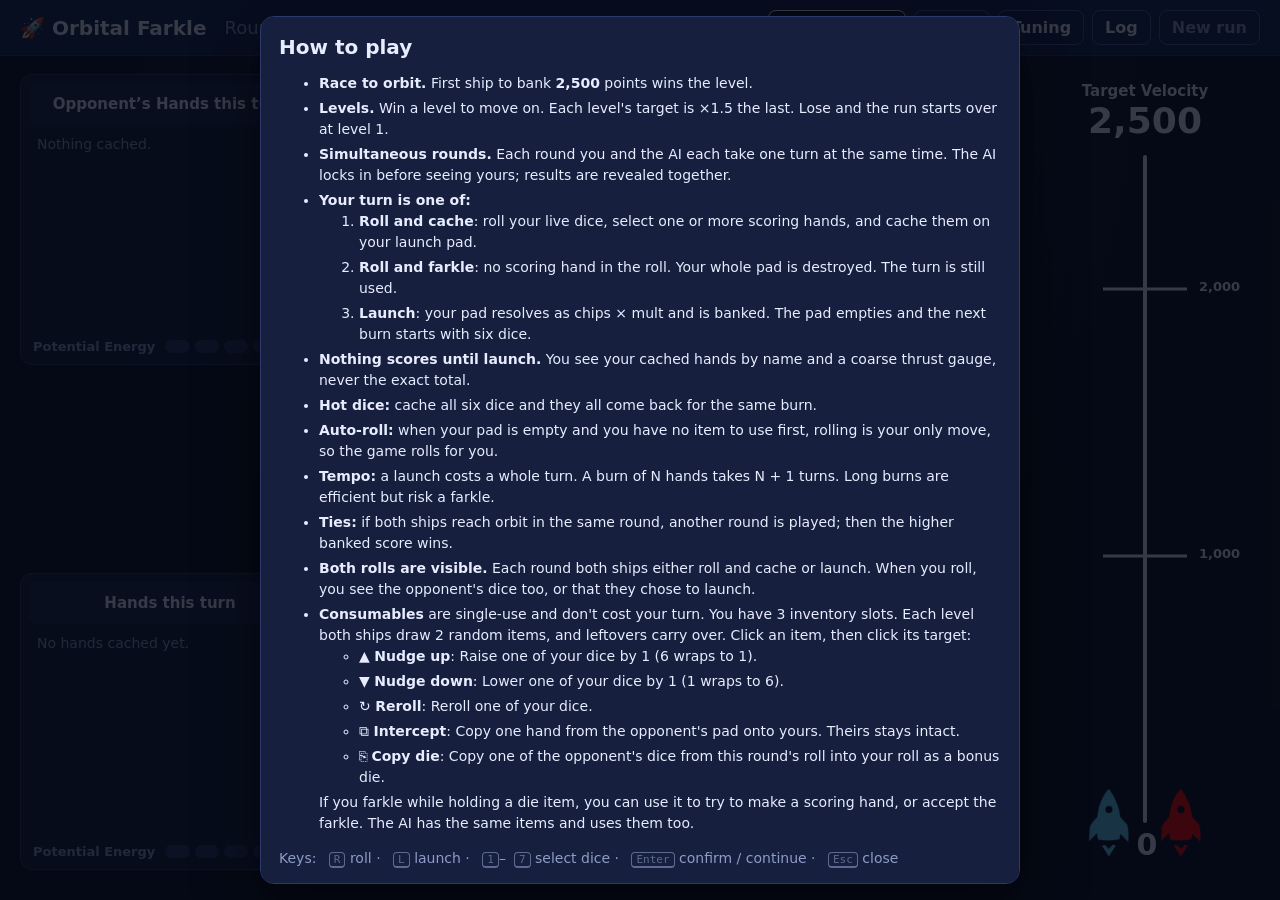
==== commit 699c6c37: "Auto-roll when rolling is the player's only option When it's the player's move, their pad is empty (" ====
--- a/orbital-farkle.html
+++ b/orbital-farkle.html
@@ -397,6 +397,7 @@
       gaugeTiers: 5,
       hotDice: true,
       showFarkleRisk: true,
+      autoRoll: true, // roll for the player when rolling is their only option
       hands: hands,
       powerups: {
         single: { enabled: true, chips: 10, appliesTo: ['single1', 'single5'] },
@@ -1517,6 +1518,25 @@
     changedDie = -1;
   }
 
+  // --- auto-roll ---
+
+  let autoRollTimer = null;
+
+  /** True when it's the player's move and rolling is the only thing they can do. */
+  function onlyRollPossible() {
+    const p = match.player;
+    return phase === 'choose' && p.available > 0 && !p.pad.length && !itemUsable('intercept');
+  }
+
+  /** Roll for the player after a short beat, once no dialog is open. */
+  function maybeAutoRoll() {
+    if (!cfg.autoRoll || autoRollTimer || !onlyRollPossible() || !$('overlay').hidden) return;
+    autoRollTimer = setTimeout(function () {
+      autoRollTimer = null;
+      if (onlyRollPossible() && $('overlay').hidden) onRoll();
+    }, 600);
+  }
+
   function currentSelection() {
     if (!selected.length) return null;
     return OF.decompose(selected.map(function (i) { return match.player.dice[i]; }), cfg);
@@ -1562,6 +1582,7 @@
     renderMiddle();
     renderMyBoard();
     renderTrack();
+    maybeAutoRoll();
   }
 
   function gaugeHtml(side, label) {
@@ -1727,6 +1748,8 @@
       const t = ITEM[targeting];
       const what = t.target === 'ownDie' ? 'Click one of your dice' : t.target === 'oppDie' ? "Click one of the opponent's dice to copy" : "Click one of the opponent's hands to copy";
       status = '<b>' + t.name + ':</b> ' + what + '. <span class="lock">Esc to cancel.</span>';
+    } else if (phase === 'choose' && cfg.autoRoll && onlyRollPossible()) {
+      status = '<b>Rolling…</b> Your pad is empty, so rolling is your only move. <span class="lock">The opponent has locked in their move.</span>';
     } else if (phase === 'choose') {
       status = '<b>Your move.</b> Roll ' + p.available + ' dice to build thrust, or launch your pad. <span class="lock">The opponent has locked in their move.</span>';
     } else if (phase === 'select') {
@@ -1890,6 +1913,7 @@
     $('overlay').hidden = true;
     $('modal').innerHTML = '';
     modalOnEnter = null;
+    if (match) maybeAutoRoll();
   }
 
   function turnCard(who, t, idPrefix) {
@@ -2170,6 +2194,7 @@
       '<label>Gauge tiers (granularity)<input type="number" name="gaugeTiers" min="2" max="12" step="1" value="' + c.gaugeTiers + '"></label>' +
       '<label class="inline"><input type="checkbox" name="hotDice"' + (c.hotDice ? ' checked' : '') + '>Hot dice (all six return when every die is cached)</label>' +
       '<label class="inline"><input type="checkbox" name="showFarkleRisk"' + (c.showFarkleRisk ? ' checked' : '') + '>Show farkle chance for the next roll</label>' +
+      '<label class="inline"><input type="checkbox" name="autoRoll"' + (c.autoRoll ? ' checked' : '') + '>Auto-roll when rolling is the only option</label>' +
       '<h4>Power-ups</h4>' +
       '<label class="inline"><input type="checkbox" name="pu_single"' + (c.powerups.single.enabled ? ' checked' : '') + '>Single booster: + chips <input type="number" name="pu_single_v" min="0" step="1" value="' + c.powerups.single.chips + '" style="width:70px"></label>' +
       '<label class="inline"><input type="checkbox" name="pu_run"' + (c.powerups.run.enabled ? ' checked' : '') + '>Run booster: + mult <input type="number" name="pu_run_v" min="0" step="0.5" value="' + c.powerups.run.mult + '" style="width:70px"></label>' +
@@ -2214,6 +2239,7 @@
         gaugeTiers: Math.min(12, Math.max(2, Math.round(val('gaugeTiers')) || 5)),
         hotDice: chk('hotDice'),
         showFarkleRisk: chk('showFarkleRisk'),
+        autoRoll: chk('autoRoll'),
         powerups: {
           single: { enabled: chk('pu_single'), chips: val('pu_single_v') || 0 },
           run: { enabled: chk('pu_run'), mult: val('pu_run_v') || 0 },
@@ -2258,6 +2284,7 @@
       '<li><b>Launch</b>: your pad resolves as chips × mult and is banked. The pad empties and the next burn starts with six dice.</li></ol></li>' +
       '<li><b>Nothing scores until launch.</b> You see your cached hands by name and a coarse thrust gauge, never the exact total.</li>' +
       '<li><b>Hot dice:</b> cache all six dice and they all come back for the same burn.</li>' +
+      '<li><b>Auto-roll:</b> when your pad is empty and you have no item to use first, rolling is your only move, so the game rolls for you.</li>' +
       '<li><b>Tempo:</b> a launch costs a whole turn. A burn of N hands takes N + 1 turns. Long burns are efficient but risk a farkle.</li>' +
       '<li><b>Ties:</b> if both ships reach orbit in the same round, another round is played; then the higher banked score wins.</li>' +
       '<li><b>Both rolls are visible.</b> Each round both ships either roll and cache or launch. When you roll, you see the opponent\'s dice too, or that they chose to launch.</li>' +
